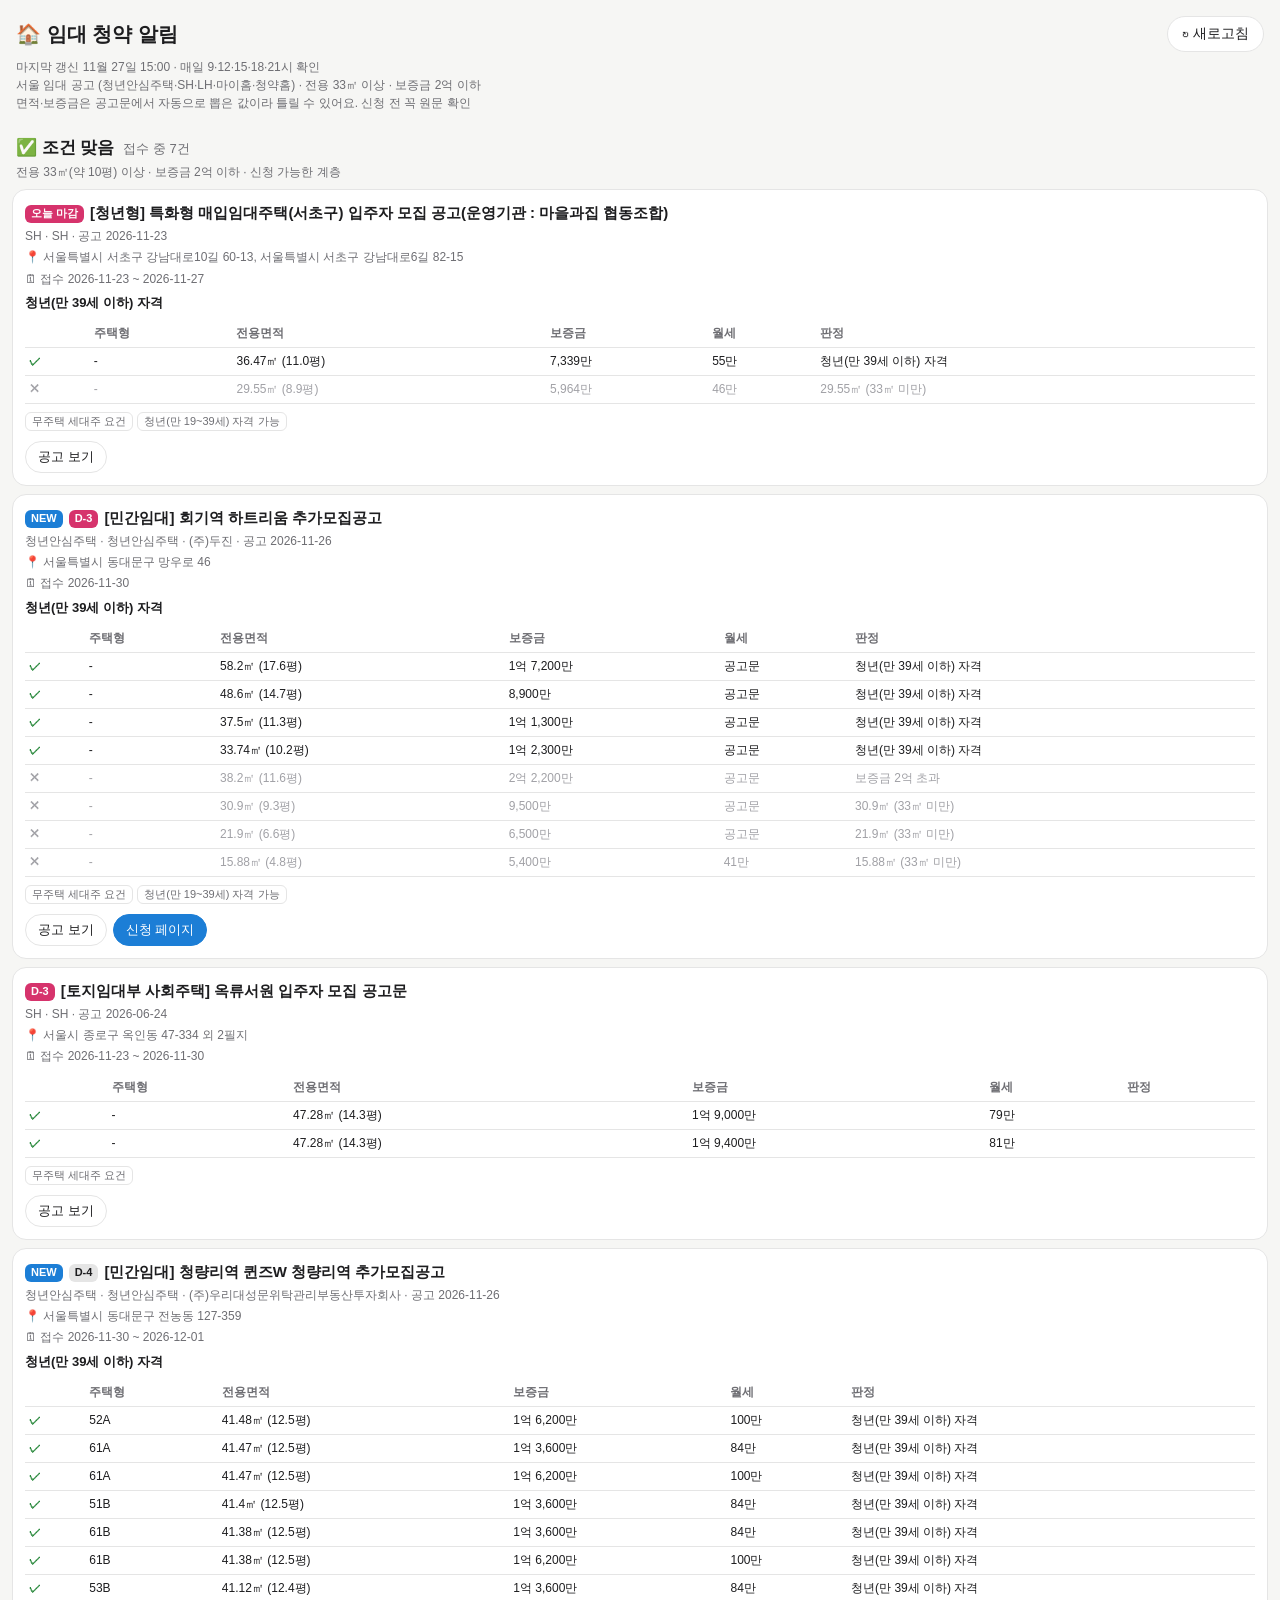
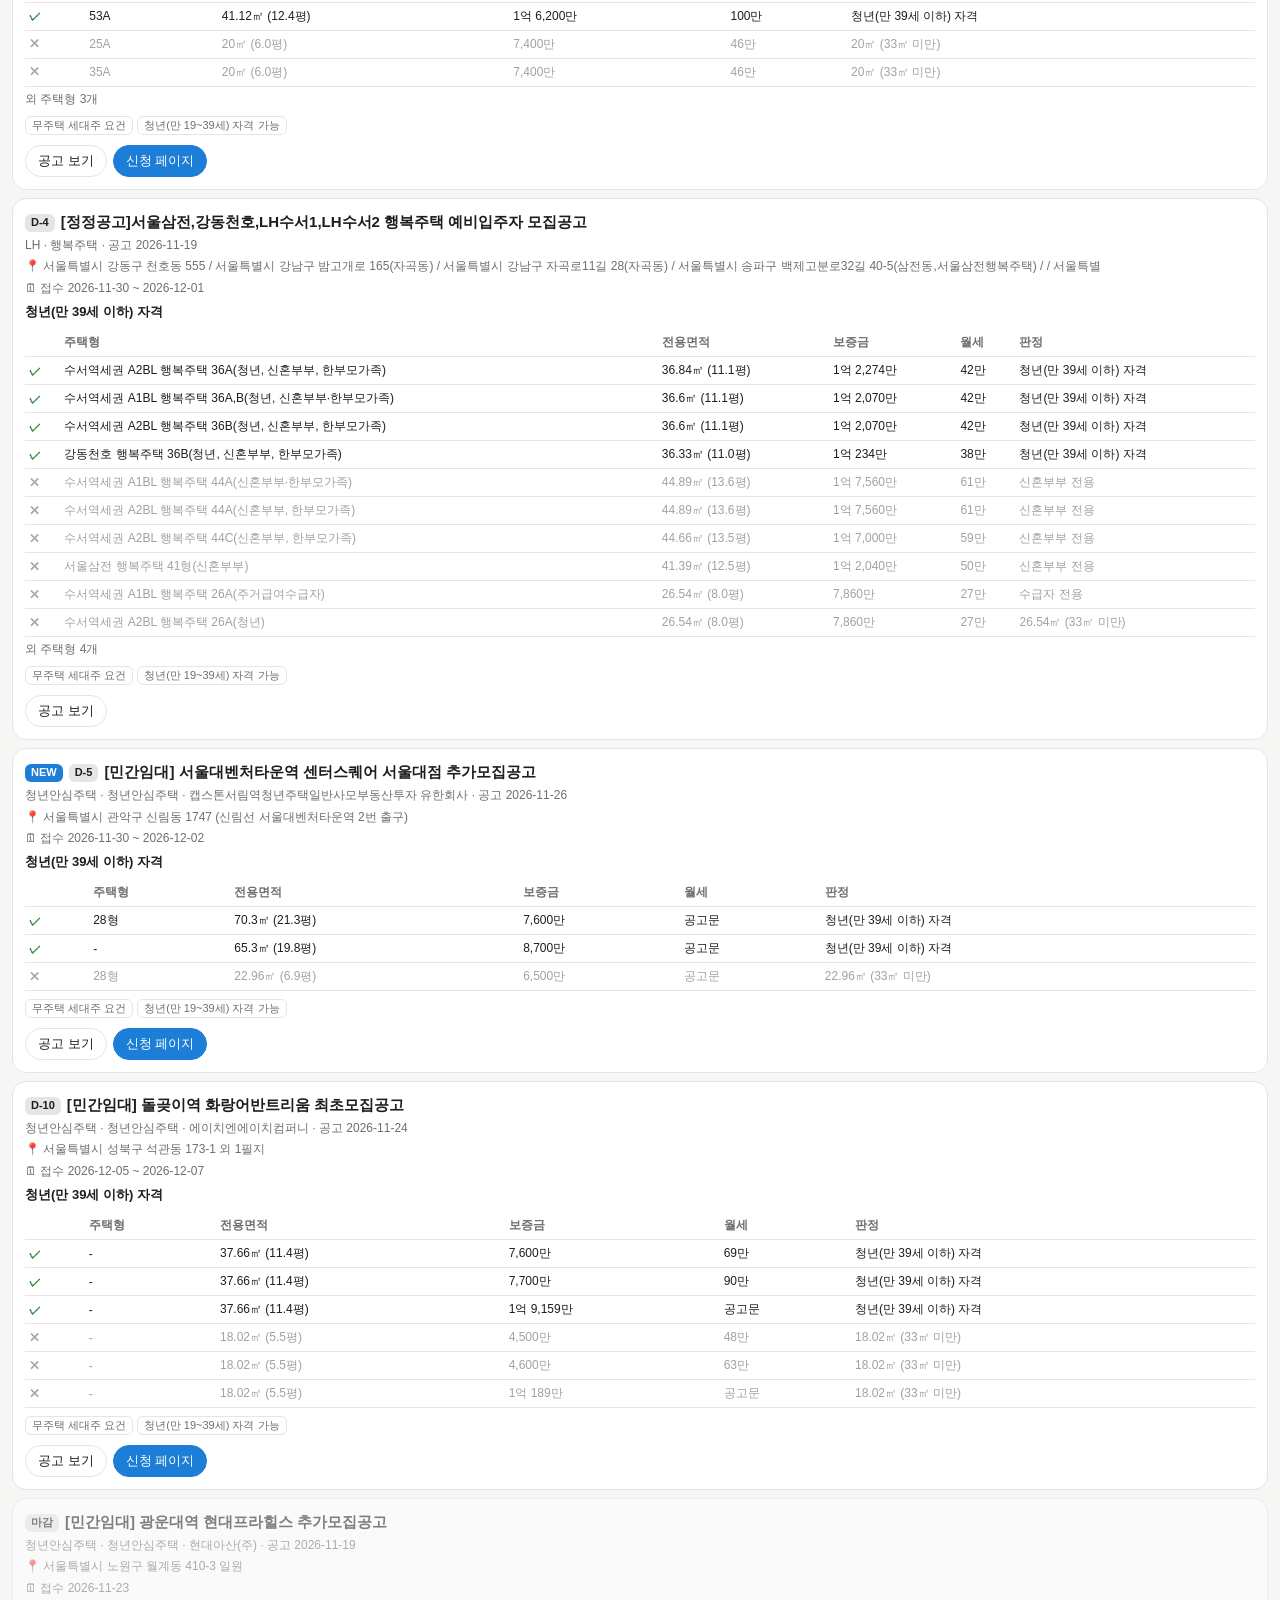
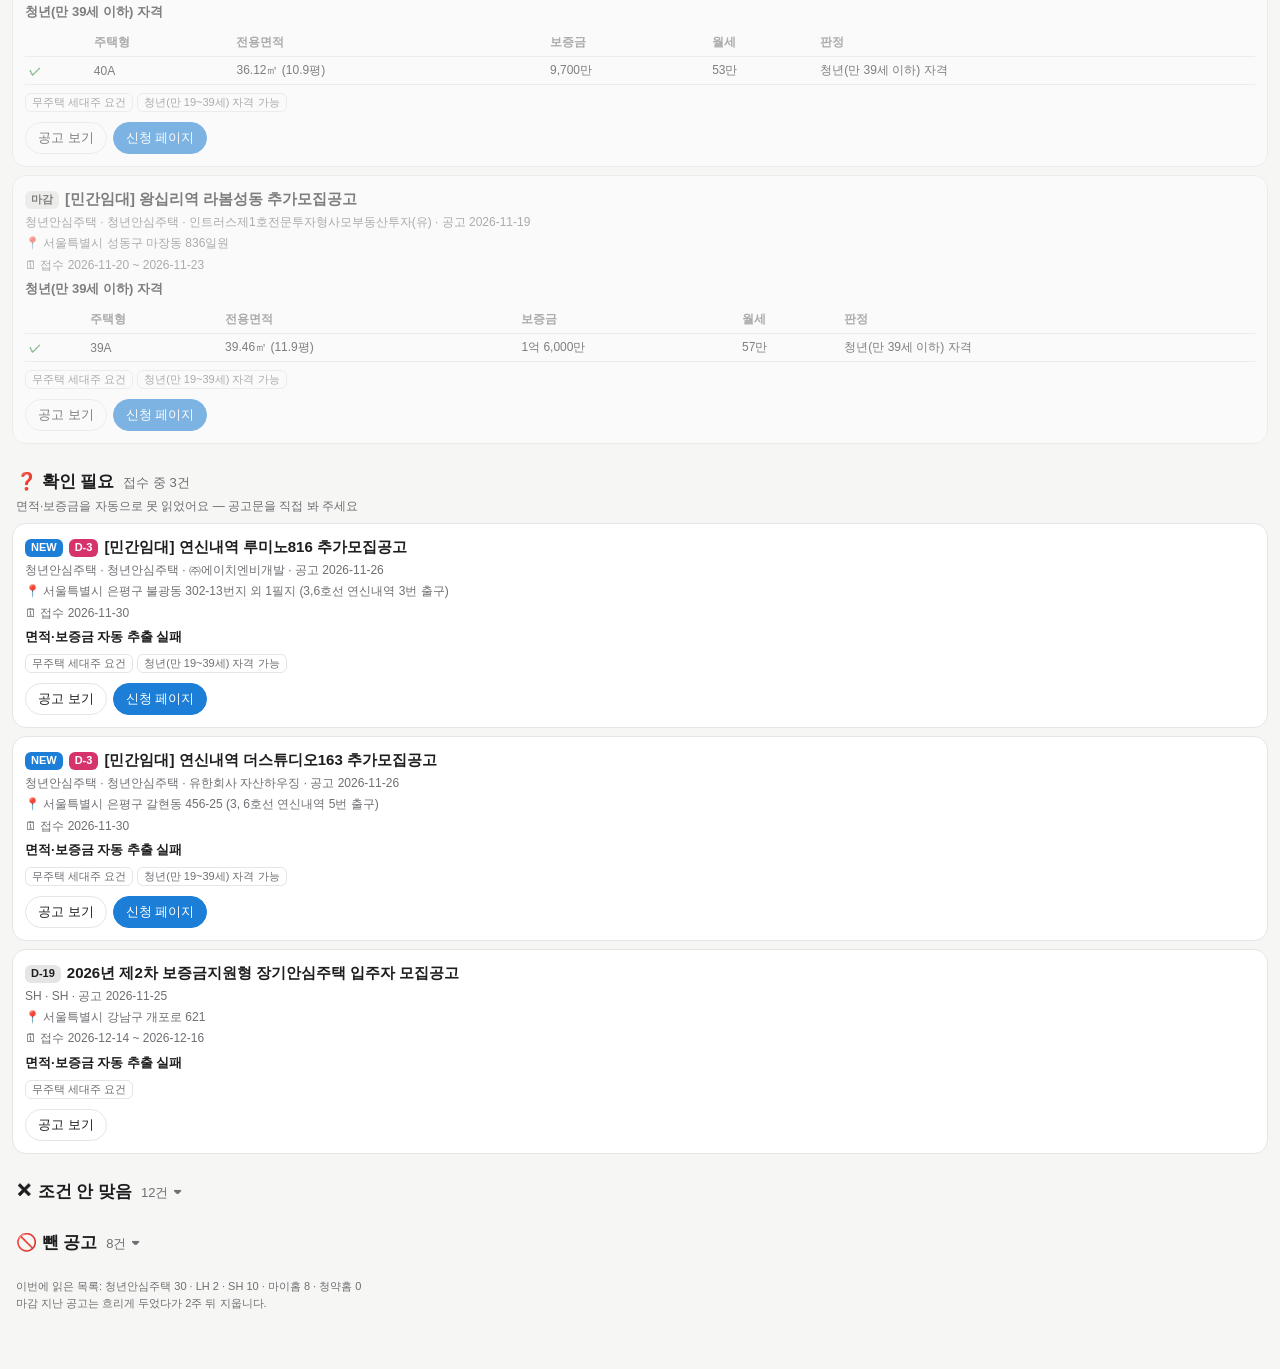
==== docs/cheongyak.html @ 5764352c "청약 목록 11-27 15:00" ====
<!doctype html>
<html lang="ko"><head><meta charset="utf-8">
<meta name="viewport" content="width=device-width,initial-scale=1,viewport-fit=cover">
<meta name="robots" content="noindex,nofollow">
<meta name="theme-color" content="#1c7ed6">
<title>임대 청약 알림</title>
<style>
:root{--bg:#f6f6f4;--card:#fff;--ink:#1d1d1f;--sub:#6e6e73;--accent:#1c7ed6;--line:#e5e5e5;--hot:#d6336c;--off:#a1a1a6;--ok:#2b8a3e;--mid:#f59f00}
@media (prefers-color-scheme:dark){:root{--bg:#111;--card:#1c1c1e;--ink:#f2f2f2;--sub:#a1a1a6;--line:#2c2c2e;--off:#6e6e73}}
body{margin:0;background:var(--bg);color:var(--ink);font-family:-apple-system,"Apple SD Gothic Neo","Malgun Gothic",sans-serif;padding:env(safe-area-inset-top) 0 40px}
header{padding:16px 16px 4px} .head{display:flex;align-items:center;justify-content:space-between;gap:8px}
h1{margin:0;font-size:20px} .upd{color:var(--sub);font-size:12px;margin-top:6px;line-height:1.5}
.reload{border:1px solid var(--line);background:var(--card);color:var(--ink);border-radius:999px;padding:8px 14px;font-size:14px;font-family:inherit;flex:none}
.sec{padding:6px 12px} h2{font-size:17px;margin:14px 4px 2px;display:inline-block} h2 span{font-size:13px;color:var(--sub);font-weight:500;margin-left:4px}
summary{cursor:pointer;list-style:none} summary::-webkit-details-marker{display:none} summary h2::after{content:" ▾";color:var(--sub)}
.sub{color:var(--sub);font-size:12px;margin:2px 4px 8px;line-height:1.5}
.list{display:flex;flex-direction:column;gap:8px}
.card{background:var(--card);border:1px solid var(--line);border-radius:14px;padding:12px;min-width:0}
.card.off{opacity:.55}
.top{font-size:15px;line-height:1.45;word-break:keep-all;overflow-wrap:anywhere} .top b{font-weight:650}
.meta{font-size:12px;color:var(--sub);margin-top:4px;line-height:1.45;word-break:keep-all;overflow-wrap:anywhere}
.why{font-size:13px;margin-top:6px;font-weight:600}
.tw{overflow-x:auto;margin-top:8px;-webkit-overflow-scrolling:touch}
table{border-collapse:collapse;font-size:12px;width:100%;min-width:420px}
th,td{border-bottom:1px solid var(--line);padding:5px 4px;text-align:left;white-space:nowrap} th{color:var(--sub);font-weight:600}
tr.ok td:first-child{color:var(--ok);font-weight:800} tr.mid td:first-child{color:var(--mid);font-weight:800} tr.no{color:var(--off)}
.tags{margin-top:8px;display:flex;flex-wrap:wrap;gap:4px}
.tag{font-size:11px;border:1px solid var(--line);border-radius:6px;padding:1px 6px;color:var(--sub)}
.note{font-size:11px;color:var(--sub);margin-top:6px}
.btns{margin-top:10px;display:flex;gap:6px;flex-wrap:wrap}
.btn{font-size:13px;border:1px solid var(--line);border-radius:999px;padding:6px 12px;color:var(--ink);text-decoration:none}
.btn.pri{background:var(--accent);border-color:var(--accent);color:#fff}
.new,.dd{display:inline-block;font-size:11px;font-weight:700;border-radius:6px;padding:1px 6px;margin-right:6px;vertical-align:1px}
.new{background:var(--accent);color:#fff} .dd{background:var(--line);color:var(--ink)} .dd.hot{background:var(--hot);color:#fff}
.empty{color:var(--sub);font-size:14px;padding:8px 4px}
.foot{color:var(--sub);font-size:11px;padding:16px;line-height:1.6}
</style></head><body>
<header><div class="head"><h1>🏠 임대 청약 알림</h1>
<button class="reload" onclick="location.replace(location.pathname+'?t='+Date.now())">↻ 새로고침</button></div>
<div class="upd">마지막 갱신 11월 27일 15:00 · 매일 9·12·15·18·21시 확인<br>서울 임대 공고 (청년안심주택·SH·LH·마이홈·청약홈) · 전용 33㎡ 이상 · 보증금 2억 이하<br>면적·보증금은 공고문에서 자동으로 뽑은 값이라 틀릴 수 있어요. 신청 전 꼭 원문 확인</div></header>
<section class="sec"><h2>✅ 조건 맞음 <span>접수 중 7건</span></h2><div class="sub">전용 33㎡(약 10평) 이상 · 보증금 2억 이하 · 신청 가능한 계층</div><div class="list">
<div class="card">
  <div class="top"><span class="dd hot">오늘 마감</span><b>[청년형] 특화형 매입임대주택(서초구) 입주자 모집 공고(운영기관 : 마을과집 협동조합)</b></div>
  <div class="meta">SH · SH · 공고 2026-11-23</div>
  <div class="meta">📍 서울특별시 서초구 강남대로10길 60-13, 서울특별시 서초구 강남대로6길 82-15</div>
  <div class="meta">🗓 접수 2026-11-23 ~ 2026-11-27</div>
  <div class="why">청년(만 39세 이하) 자격</div>
  <div class="tw"><table><thead><tr><th></th><th>주택형</th><th>전용면적</th><th>보증금</th><th>월세</th><th>판정</th></tr></thead><tbody><tr class="ok"><td>✓</td><td>-</td><td>36.47㎡ (11.0평)</td><td>7,339만</td><td>55만</td><td>청년(만 39세 이하) 자격</td></tr><tr class="no"><td>✕</td><td>-</td><td>29.55㎡ (8.9평)</td><td>5,964만</td><td>46만</td><td>29.55㎡ (33㎡ 미만)</td></tr></tbody></table></div>
  <div class="tags"><span class="tag">무주택 세대주 요건</span><span class="tag">청년(만 19~39세) 자격 가능</span></div>
  
  <div class="btns"><a class="btn" href="https://www.i-sh.co.kr/main/lay2/program/S1T294C295/www/brd/m_241/view.do?seq=313481" target="_blank" rel="noopener noreferrer">공고 보기</a></div>
</div>
<div class="card">
  <div class="top"><span class="new">NEW</span><span class="dd hot">D-3</span><b>[민간임대] 회기역 하트리움 추가모집공고</b></div>
  <div class="meta">청년안심주택 · 청년안심주택 · (주)두진 · 공고 2026-11-26</div>
  <div class="meta">📍 서울특별시 동대문구 망우로 46</div>
  <div class="meta">🗓 접수 2026-11-30</div>
  <div class="why">청년(만 39세 이하) 자격</div>
  <div class="tw"><table><thead><tr><th></th><th>주택형</th><th>전용면적</th><th>보증금</th><th>월세</th><th>판정</th></tr></thead><tbody><tr class="ok"><td>✓</td><td>-</td><td>58.2㎡ (17.6평)</td><td>1억 7,200만</td><td>공고문</td><td>청년(만 39세 이하) 자격</td></tr><tr class="ok"><td>✓</td><td>-</td><td>48.6㎡ (14.7평)</td><td>8,900만</td><td>공고문</td><td>청년(만 39세 이하) 자격</td></tr><tr class="ok"><td>✓</td><td>-</td><td>37.5㎡ (11.3평)</td><td>1억 1,300만</td><td>공고문</td><td>청년(만 39세 이하) 자격</td></tr><tr class="ok"><td>✓</td><td>-</td><td>33.74㎡ (10.2평)</td><td>1억 2,300만</td><td>공고문</td><td>청년(만 39세 이하) 자격</td></tr><tr class="no"><td>✕</td><td>-</td><td>38.2㎡ (11.6평)</td><td>2억 2,200만</td><td>공고문</td><td>보증금 2억 초과</td></tr><tr class="no"><td>✕</td><td>-</td><td>30.9㎡ (9.3평)</td><td>9,500만</td><td>공고문</td><td>30.9㎡ (33㎡ 미만)</td></tr><tr class="no"><td>✕</td><td>-</td><td>21.9㎡ (6.6평)</td><td>6,500만</td><td>공고문</td><td>21.9㎡ (33㎡ 미만)</td></tr><tr class="no"><td>✕</td><td>-</td><td>15.88㎡ (4.8평)</td><td>5,400만</td><td>41만</td><td>15.88㎡ (33㎡ 미만)</td></tr></tbody></table></div>
  <div class="tags"><span class="tag">무주택 세대주 요건</span><span class="tag">청년(만 19~39세) 자격 가능</span></div>
  
  <div class="btns"><a class="btn" href="https://soco.seoul.go.kr/youth/bbs/BMSR00015/view.do?boardId=6889&amp;menuNo=400008" target="_blank" rel="noopener noreferrer">공고 보기</a><a class="btn pri" href="https://www.doojin2030.co.kr/" target="_blank" rel="noopener noreferrer">신청 페이지</a></div>
</div>
<div class="card">
  <div class="top"><span class="dd hot">D-3</span><b>[토지임대부 사회주택] 옥류서원 입주자 모집 공고문</b></div>
  <div class="meta">SH · SH · 공고 2026-06-24</div>
  <div class="meta">📍 서울시 종로구 옥인동 47-334 외 2필지</div>
  <div class="meta">🗓 접수 2026-11-23 ~ 2026-11-30</div>
  <div class="why"></div>
  <div class="tw"><table><thead><tr><th></th><th>주택형</th><th>전용면적</th><th>보증금</th><th>월세</th><th>판정</th></tr></thead><tbody><tr class="ok"><td>✓</td><td>-</td><td>47.28㎡ (14.3평)</td><td>1억 9,000만</td><td>79만</td><td></td></tr><tr class="ok"><td>✓</td><td>-</td><td>47.28㎡ (14.3평)</td><td>1억 9,400만</td><td>81만</td><td></td></tr></tbody></table></div>
  <div class="tags"><span class="tag">무주택 세대주 요건</span></div>
  
  <div class="btns"><a class="btn" href="https://www.i-sh.co.kr/main/lay2/program/S1T294C295/www/brd/m_241/view.do?seq=313647" target="_blank" rel="noopener noreferrer">공고 보기</a></div>
</div>
<div class="card">
  <div class="top"><span class="new">NEW</span><span class="dd">D-4</span><b>[민간임대] 청량리역 퀸즈W 청량리역 추가모집공고</b></div>
  <div class="meta">청년안심주택 · 청년안심주택 · (주)우리대성문위탁관리부동산투자회사 · 공고 2026-11-26</div>
  <div class="meta">📍 서울특별시 동대문구 전농동 127-359</div>
  <div class="meta">🗓 접수 2026-11-30 ~ 2026-12-01</div>
  <div class="why">청년(만 39세 이하) 자격</div>
  <div class="tw"><table><thead><tr><th></th><th>주택형</th><th>전용면적</th><th>보증금</th><th>월세</th><th>판정</th></tr></thead><tbody><tr class="ok"><td>✓</td><td>52A</td><td>41.48㎡ (12.5평)</td><td>1억 6,200만</td><td>100만</td><td>청년(만 39세 이하) 자격</td></tr><tr class="ok"><td>✓</td><td>61A</td><td>41.47㎡ (12.5평)</td><td>1억 3,600만</td><td>84만</td><td>청년(만 39세 이하) 자격</td></tr><tr class="ok"><td>✓</td><td>61A</td><td>41.47㎡ (12.5평)</td><td>1억 6,200만</td><td>100만</td><td>청년(만 39세 이하) 자격</td></tr><tr class="ok"><td>✓</td><td>51B</td><td>41.4㎡ (12.5평)</td><td>1억 3,600만</td><td>84만</td><td>청년(만 39세 이하) 자격</td></tr><tr class="ok"><td>✓</td><td>61B</td><td>41.38㎡ (12.5평)</td><td>1억 3,600만</td><td>84만</td><td>청년(만 39세 이하) 자격</td></tr><tr class="ok"><td>✓</td><td>61B</td><td>41.38㎡ (12.5평)</td><td>1억 6,200만</td><td>100만</td><td>청년(만 39세 이하) 자격</td></tr><tr class="ok"><td>✓</td><td>53B</td><td>41.12㎡ (12.4평)</td><td>1억 3,600만</td><td>84만</td><td>청년(만 39세 이하) 자격</td></tr><tr class="ok"><td>✓</td><td>53A</td><td>41.12㎡ (12.4평)</td><td>1억 6,200만</td><td>100만</td><td>청년(만 39세 이하) 자격</td></tr><tr class="no"><td>✕</td><td>25A</td><td>20㎡ (6.0평)</td><td>7,400만</td><td>46만</td><td>20㎡ (33㎡ 미만)</td></tr><tr class="no"><td>✕</td><td>35A</td><td>20㎡ (6.0평)</td><td>7,400만</td><td>46만</td><td>20㎡ (33㎡ 미만)</td></tr></tbody></table></div><div class="meta">외 주택형 3개</div>
  <div class="tags"><span class="tag">무주택 세대주 요건</span><span class="tag">청년(만 19~39세) 자격 가능</span></div>
  
  <div class="btns"><a class="btn" href="https://soco.seoul.go.kr/youth/bbs/BMSR00015/view.do?boardId=6887&amp;menuNo=400008" target="_blank" rel="noopener noreferrer">공고 보기</a><a class="btn pri" href="https://naver.me/5zUK5ugK" target="_blank" rel="noopener noreferrer">신청 페이지</a></div>
</div>
<div class="card">
  <div class="top"><span class="dd">D-4</span><b>[정정공고]서울삼전,강동천호,LH수서1,LH수서2 행복주택 예비입주자 모집공고</b></div>
  <div class="meta">LH · 행복주택 · 공고 2026-11-19</div>
  <div class="meta">📍 서울특별시 강동구 천호동 555 / 서울특별시 강남구 밤고개로 165(자곡동) / 서울특별시 강남구 자곡로11길 28(자곡동) / 서울특별시 송파구 백제고분로32길 40-5(삼전동,서울삼전행복주택) /  / 서울특별</div>
  <div class="meta">🗓 접수 2026-11-30 ~ 2026-12-01</div>
  <div class="why">청년(만 39세 이하) 자격</div>
  <div class="tw"><table><thead><tr><th></th><th>주택형</th><th>전용면적</th><th>보증금</th><th>월세</th><th>판정</th></tr></thead><tbody><tr class="ok"><td>✓</td><td>수서역세권 A2BL 행복주택 36A(청년, 신혼부부, 한부모가족)</td><td>36.84㎡ (11.1평)</td><td>1억 2,274만</td><td>42만</td><td>청년(만 39세 이하) 자격</td></tr><tr class="ok"><td>✓</td><td>수서역세권 A1BL 행복주택 36A,B(청년, 신혼부부·한부모가족)</td><td>36.6㎡ (11.1평)</td><td>1억 2,070만</td><td>42만</td><td>청년(만 39세 이하) 자격</td></tr><tr class="ok"><td>✓</td><td>수서역세권 A2BL 행복주택 36B(청년, 신혼부부, 한부모가족)</td><td>36.6㎡ (11.1평)</td><td>1억 2,070만</td><td>42만</td><td>청년(만 39세 이하) 자격</td></tr><tr class="ok"><td>✓</td><td>강동천호 행복주택 36B(청년, 신혼부부, 한부모가족)</td><td>36.33㎡ (11.0평)</td><td>1억 234만</td><td>38만</td><td>청년(만 39세 이하) 자격</td></tr><tr class="no"><td>✕</td><td>수서역세권 A1BL 행복주택 44A(신혼부부·한부모가족)</td><td>44.89㎡ (13.6평)</td><td>1억 7,560만</td><td>61만</td><td>신혼부부 전용</td></tr><tr class="no"><td>✕</td><td>수서역세권 A2BL 행복주택 44A(신혼부부, 한부모가족)</td><td>44.89㎡ (13.6평)</td><td>1억 7,560만</td><td>61만</td><td>신혼부부 전용</td></tr><tr class="no"><td>✕</td><td>수서역세권 A2BL 행복주택 44C(신혼부부, 한부모가족)</td><td>44.66㎡ (13.5평)</td><td>1억 7,000만</td><td>59만</td><td>신혼부부 전용</td></tr><tr class="no"><td>✕</td><td>서울삼전 행복주택 41형(신혼부부)</td><td>41.39㎡ (12.5평)</td><td>1억 2,040만</td><td>50만</td><td>신혼부부 전용</td></tr><tr class="no"><td>✕</td><td>수서역세권 A1BL 행복주택 26A(주거급여수급자)</td><td>26.54㎡ (8.0평)</td><td>7,860만</td><td>27만</td><td>수급자 전용</td></tr><tr class="no"><td>✕</td><td>수서역세권 A2BL 행복주택 26A(청년)</td><td>26.54㎡ (8.0평)</td><td>7,860만</td><td>27만</td><td>26.54㎡ (33㎡ 미만)</td></tr></tbody></table></div><div class="meta">외 주택형 4개</div>
  <div class="tags"><span class="tag">무주택 세대주 요건</span><span class="tag">청년(만 19~39세) 자격 가능</span></div>
  
  <div class="btns"><a class="btn" href="https://apply.lh.or.kr/lhapply/apply/wt/wrtanc/selectWrtancInfo.do?panId=2015122300021131&amp;ccrCnntSysDsCd=03&amp;uppAisTpCd=06&amp;aisTpCd=10&amp;mi=1026" target="_blank" rel="noopener noreferrer">공고 보기</a></div>
</div>
<div class="card">
  <div class="top"><span class="new">NEW</span><span class="dd">D-5</span><b>[민간임대] 서울대벤처타운역 센터스퀘어 서울대점 추가모집공고</b></div>
  <div class="meta">청년안심주택 · 청년안심주택 · 캡스톤서림역청년주택일반사모부동산투자 유한회사 · 공고 2026-11-26</div>
  <div class="meta">📍 서울특별시 관악구 신림동 1747 (신림선 서울대벤처타운역 2번 출구)</div>
  <div class="meta">🗓 접수 2026-11-30 ~ 2026-12-02</div>
  <div class="why">청년(만 39세 이하) 자격</div>
  <div class="tw"><table><thead><tr><th></th><th>주택형</th><th>전용면적</th><th>보증금</th><th>월세</th><th>판정</th></tr></thead><tbody><tr class="ok"><td>✓</td><td>28형</td><td>70.3㎡ (21.3평)</td><td>7,600만</td><td>공고문</td><td>청년(만 39세 이하) 자격</td></tr><tr class="ok"><td>✓</td><td>-</td><td>65.3㎡ (19.8평)</td><td>8,700만</td><td>공고문</td><td>청년(만 39세 이하) 자격</td></tr><tr class="no"><td>✕</td><td>28형</td><td>22.96㎡ (6.9평)</td><td>6,500만</td><td>공고문</td><td>22.96㎡ (33㎡ 미만)</td></tr></tbody></table></div>
  <div class="tags"><span class="tag">무주택 세대주 요건</span><span class="tag">청년(만 19~39세) 자격 가능</span></div>
  
  <div class="btns"><a class="btn" href="https://soco.seoul.go.kr/youth/bbs/BMSR00015/view.do?boardId=6885&amp;menuNo=400008" target="_blank" rel="noopener noreferrer">공고 보기</a><a class="btn pri" href="https://naver.me/5jXcjsgG" target="_blank" rel="noopener noreferrer">신청 페이지</a></div>
</div>
<div class="card">
  <div class="top"><span class="dd">D-10</span><b>[민간임대] 돌곶이역 화랑어반트리움 최초모집공고</b></div>
  <div class="meta">청년안심주택 · 청년안심주택 · 에이치엔에이치컴퍼니 · 공고 2026-11-24</div>
  <div class="meta">📍 서울특별시 성북구 석관동 173-1 외 1필지</div>
  <div class="meta">🗓 접수 2026-12-05 ~ 2026-12-07</div>
  <div class="why">청년(만 39세 이하) 자격</div>
  <div class="tw"><table><thead><tr><th></th><th>주택형</th><th>전용면적</th><th>보증금</th><th>월세</th><th>판정</th></tr></thead><tbody><tr class="ok"><td>✓</td><td>-</td><td>37.66㎡ (11.4평)</td><td>7,600만</td><td>69만</td><td>청년(만 39세 이하) 자격</td></tr><tr class="ok"><td>✓</td><td>-</td><td>37.66㎡ (11.4평)</td><td>7,700만</td><td>90만</td><td>청년(만 39세 이하) 자격</td></tr><tr class="ok"><td>✓</td><td>-</td><td>37.66㎡ (11.4평)</td><td>1억 9,159만</td><td>공고문</td><td>청년(만 39세 이하) 자격</td></tr><tr class="no"><td>✕</td><td>-</td><td>18.02㎡ (5.5평)</td><td>4,500만</td><td>48만</td><td>18.02㎡ (33㎡ 미만)</td></tr><tr class="no"><td>✕</td><td>-</td><td>18.02㎡ (5.5평)</td><td>4,600만</td><td>63만</td><td>18.02㎡ (33㎡ 미만)</td></tr><tr class="no"><td>✕</td><td>-</td><td>18.02㎡ (5.5평)</td><td>1억 189만</td><td>공고문</td><td>18.02㎡ (33㎡ 미만)</td></tr></tbody></table></div>
  <div class="tags"><span class="tag">무주택 세대주 요건</span><span class="tag">청년(만 19~39세) 자격 가능</span></div>
  
  <div class="btns"><a class="btn" href="https://soco.seoul.go.kr/youth/bbs/BMSR00015/view.do?boardId=6833&amp;menuNo=400008" target="_blank" rel="noopener noreferrer">공고 보기</a><a class="btn pri" href="https://hut2026.com" target="_blank" rel="noopener noreferrer">신청 페이지</a></div>
</div>
<div class="card off">
  <div class="top"><span class="dd">마감</span><b>[민간임대] 광운대역 현대프라힐스 추가모집공고</b></div>
  <div class="meta">청년안심주택 · 청년안심주택 · 현대아산(주) · 공고 2026-11-19</div>
  <div class="meta">📍 서울특별시 노원구 월계동 410-3 일원</div>
  <div class="meta">🗓 접수 2026-11-23</div>
  <div class="why">청년(만 39세 이하) 자격</div>
  <div class="tw"><table><thead><tr><th></th><th>주택형</th><th>전용면적</th><th>보증금</th><th>월세</th><th>판정</th></tr></thead><tbody><tr class="ok"><td>✓</td><td>40A</td><td>36.12㎡ (10.9평)</td><td>9,700만</td><td>53만</td><td>청년(만 39세 이하) 자격</td></tr></tbody></table></div>
  <div class="tags"><span class="tag">무주택 세대주 요건</span><span class="tag">청년(만 19~39세) 자격 가능</span></div>
  
  <div class="btns"><a class="btn" href="https://soco.seoul.go.kr/youth/bbs/BMSR00015/view.do?boardId=6806&amp;menuNo=400008" target="_blank" rel="noopener noreferrer">공고 보기</a><a class="btn pri" href="https://kws-hdprahills.co.kr" target="_blank" rel="noopener noreferrer">신청 페이지</a></div>
</div>
<div class="card off">
  <div class="top"><span class="dd">마감</span><b>[민간임대] 왕십리역 라봄성동 추가모집공고</b></div>
  <div class="meta">청년안심주택 · 청년안심주택 · 인트러스제1호전문투자형사모부동산투자(유) · 공고 2026-11-19</div>
  <div class="meta">📍 서울특별시 성동구 마장동 836일원</div>
  <div class="meta">🗓 접수 2026-11-20 ~ 2026-11-23</div>
  <div class="why">청년(만 39세 이하) 자격</div>
  <div class="tw"><table><thead><tr><th></th><th>주택형</th><th>전용면적</th><th>보증금</th><th>월세</th><th>판정</th></tr></thead><tbody><tr class="ok"><td>✓</td><td>39A</td><td>39.46㎡ (11.9평)</td><td>1억 6,000만</td><td>57만</td><td>청년(만 39세 이하) 자격</td></tr></tbody></table></div>
  <div class="tags"><span class="tag">무주택 세대주 요건</span><span class="tag">청년(만 19~39세) 자격 가능</span></div>
  
  <div class="btns"><a class="btn" href="https://soco.seoul.go.kr/youth/bbs/BMSR00015/view.do?boardId=6797&amp;menuNo=400008" target="_blank" rel="noopener noreferrer">공고 보기</a><a class="btn pri" href="https://naver.me/xfblPGvv" target="_blank" rel="noopener noreferrer">신청 페이지</a></div>
</div></div></section><section class="sec"><h2>❓ 확인 필요 <span>접수 중 3건</span></h2><div class="sub">면적·보증금을 자동으로 못 읽었어요 — 공고문을 직접 봐 주세요</div><div class="list">
<div class="card">
  <div class="top"><span class="new">NEW</span><span class="dd hot">D-3</span><b>[민간임대] 연신내역 루미노816 추가모집공고</b></div>
  <div class="meta">청년안심주택 · 청년안심주택 · ㈜에이치엔비개발 · 공고 2026-11-26</div>
  <div class="meta">📍 서울특별시 은평구 불광동 302-13번지 외 1필지 (3,6호선 연신내역 3번 출구)</div>
  <div class="meta">🗓 접수 2026-11-30</div>
  <div class="why">면적·보증금 자동 추출 실패</div>
  
  <div class="tags"><span class="tag">무주택 세대주 요건</span><span class="tag">청년(만 19~39세) 자격 가능</span></div>
  
  <div class="btns"><a class="btn" href="https://soco.seoul.go.kr/youth/bbs/BMSR00015/view.do?boardId=6884&amp;menuNo=400008" target="_blank" rel="noopener noreferrer">공고 보기</a><a class="btn pri" href="https://naver.me/xTy97lYH" target="_blank" rel="noopener noreferrer">신청 페이지</a></div>
</div>
<div class="card">
  <div class="top"><span class="new">NEW</span><span class="dd hot">D-3</span><b>[민간임대] 연신내역 더스튜디오163 추가모집공고</b></div>
  <div class="meta">청년안심주택 · 청년안심주택 · 유한회사 자산하우징 · 공고 2026-11-26</div>
  <div class="meta">📍 서울특별시 은평구 갈현동 456-25 (3, 6호선 연신내역 5번 출구)</div>
  <div class="meta">🗓 접수 2026-11-30</div>
  <div class="why">면적·보증금 자동 추출 실패</div>
  
  <div class="tags"><span class="tag">무주택 세대주 요건</span><span class="tag">청년(만 19~39세) 자격 가능</span></div>
  
  <div class="btns"><a class="btn" href="https://soco.seoul.go.kr/youth/bbs/BMSR00015/view.do?boardId=6882&amp;menuNo=400008" target="_blank" rel="noopener noreferrer">공고 보기</a><a class="btn pri" href="https://naver.me/5MVIwgG7" target="_blank" rel="noopener noreferrer">신청 페이지</a></div>
</div>
<div class="card">
  <div class="top"><span class="dd">D-19</span><b>2026년 제2차 보증금지원형 장기안심주택 입주자 모집공고</b></div>
  <div class="meta">SH · SH · 공고 2026-11-25</div>
  <div class="meta">📍 서울특별시 강남구 개포로 621</div>
  <div class="meta">🗓 접수 2026-12-14 ~ 2026-12-16</div>
  <div class="why">면적·보증금 자동 추출 실패</div>
  
  <div class="tags"><span class="tag">무주택 세대주 요건</span></div>
  
  <div class="btns"><a class="btn" href="https://www.i-sh.co.kr/main/lay2/program/S1T294C295/www/brd/m_241/view.do?seq=313843" target="_blank" rel="noopener noreferrer">공고 보기</a></div>
</div></div></section><details class="sec"><summary><h2>✕ 조건 안 맞음 <span>12건</span></h2></summary><div class="sub">33㎡ 미만·보증금 2억 초과·청년 나이 초과 등</div><div class="list">
<div class="card">
  <div class="top"><span class="new">NEW</span><span class="dd hot">D-3</span><b>[민간임대] 신대방삼거리역 골드타워 추가모집공고</b></div>
  <div class="meta">청년안심주택 · 청년안심주택 · 금성종합건설 주식회사 · 공고 2026-11-26</div>
  <div class="meta">📍 서울특별시 동작구 신대방동 351-5번지</div>
  <div class="meta">🗓 접수 2026-11-30</div>
  <div class="why">19.42㎡ (33㎡ 미만)</div>
  <div class="tw"><table><thead><tr><th></th><th>주택형</th><th>전용면적</th><th>보증금</th><th>월세</th><th>판정</th></tr></thead><tbody><tr class="no"><td>✕</td><td>19형</td><td>19.42㎡ (5.9평)</td><td>7,800만</td><td>27만</td><td>19.42㎡ (33㎡ 미만)</td></tr><tr class="no"><td>✕</td><td>19형</td><td>19.42㎡ (5.9평)</td><td>5,700만</td><td>36만</td><td>19.42㎡ (33㎡ 미만)</td></tr></tbody></table></div>
  <div class="tags"><span class="tag">무주택 세대주 요건</span><span class="tag">청년(만 19~39세) 자격 가능</span></div>
  
  <div class="btns"><a class="btn" href="https://soco.seoul.go.kr/youth/bbs/BMSR00015/view.do?boardId=6881&amp;menuNo=400008" target="_blank" rel="noopener noreferrer">공고 보기</a><a class="btn pri" href="https://naver.me/5dho7B29" target="_blank" rel="noopener noreferrer">신청 페이지</a></div>
</div>
<div class="card">
  <div class="top"><span class="dd">D-7</span><b>2026년 마포구 신혼부부,청년(수요자맞춤형)주택 잔여세대 입주자 모집 공고</b></div>
  <div class="meta">SH · SH · 공고 2026-11-18</div>
  <div class="meta">📍 마포구 성미산로28길 29(연남동) [연남동 255-8]</div>
  <div class="meta">🗓 접수 2026-11-25 ~ 2026-12-04</div>
  <div class="why">청년 물량 아님 · 28.69㎡ (33㎡ 미만)</div>
  <div class="tw"><table><thead><tr><th></th><th>주택형</th><th>전용면적</th><th>보증금</th><th>월세</th><th>판정</th></tr></thead><tbody><tr class="no"><td>✕</td><td>-</td><td>52.91㎡ (16.0평)</td><td>4,899만</td><td>50만</td><td>청년 물량 아님</td></tr><tr class="no"><td>✕</td><td>-</td><td>52.19㎡ (15.8평)</td><td>4,879만</td><td>50만</td><td>청년 물량 아님</td></tr><tr class="no"><td>✕</td><td>-</td><td>50.06㎡ (15.1평)</td><td>4,683만</td><td>48만</td><td>청년 물량 아님</td></tr><tr class="no"><td>✕</td><td>-</td><td>46.01㎡ (13.9평)</td><td>4,300만</td><td>44만</td><td>청년 물량 아님</td></tr><tr class="no"><td>✕</td><td>-</td><td>36.42㎡ (11.0평)</td><td>3,603만</td><td>37만</td><td>청년 물량 아님</td></tr><tr class="no"><td>✕</td><td>-</td><td>29.94㎡ (9.1평)</td><td>3,023만</td><td>31만</td><td>29.94㎡ (33㎡ 미만)</td></tr><tr class="no"><td>✕</td><td>-</td><td>28.69㎡ (8.7평)</td><td>2,964만</td><td>30만</td><td>28.69㎡ (33㎡ 미만)</td></tr></tbody></table></div>
  <div class="tags"><span class="tag">무주택 세대주 요건</span><span class="tag">청년(만 19~39세) 자격 가능</span></div>
  
  <div class="btns"><a class="btn" href="https://www.i-sh.co.kr/main/lay2/program/S1T294C295/www/brd/m_241/view.do?seq=313424" target="_blank" rel="noopener noreferrer">공고 보기</a></div>
</div>
<div class="card">
  <div class="top"><span class="new">NEW</span><span class="dd">D-13</span><b>[민간임대] 서울역 어반허브 서울스테이션 추가모집공고</b></div>
  <div class="meta">청년안심주택 · 청년안심주택 · (주)에버그린플라자 · 공고 2026-11-26</div>
  <div class="meta">📍 서울특별시 용산구 서계동 100-1번지 (1,4호선 서울역 15번 출구)</div>
  <div class="meta">🗓 접수 2026-12-08 ~ 2026-12-10</div>
  <div class="why">20.87㎡ (33㎡ 미만)</div>
  <div class="tw"><table><thead><tr><th></th><th>주택형</th><th>전용면적</th><th>보증금</th><th>월세</th><th>판정</th></tr></thead><tbody><tr class="no"><td>✕</td><td>26A</td><td>20.87㎡ (6.3평)</td><td>8,640만</td><td>59만</td><td>20.87㎡ (33㎡ 미만)</td></tr></tbody></table></div>
  <div class="tags"><span class="tag">무주택 세대주 요건</span><span class="tag">청년(만 19~39세) 자격 가능</span></div>
  
  <div class="btns"><a class="btn" href="https://soco.seoul.go.kr/youth/bbs/BMSR00015/view.do?boardId=6886&amp;menuNo=400008" target="_blank" rel="noopener noreferrer">공고 보기</a><a class="btn pri" href="https://www.urbanhub25.com/" target="_blank" rel="noopener noreferrer">신청 페이지</a></div>
</div>
<div class="card off">
  <div class="top"><span class="dd">마감</span><b>[민간임대] 동묘앞역 청계로벤하임 추가모집공고</b></div>
  <div class="meta">청년안심주택 · 청년안심주택 · 이승은 외 3인 · 공고 2026-11-19</div>
  <div class="meta">📍 서울특별시 종로구 숭인동 240-1 외</div>
  <div class="meta">🗓 접수 2026-11-23</div>
  <div class="why">30㎡ (33㎡ 미만)</div>
  <div class="tw"><table><thead><tr><th></th><th>주택형</th><th>전용면적</th><th>보증금</th><th>월세</th><th>판정</th></tr></thead><tbody><tr class="no"><td>✕</td><td>-</td><td>30㎡ (9.1평)</td><td>1억 8,870만</td><td>25만</td><td>30㎡ (33㎡ 미만)</td></tr></tbody></table></div>
  <div class="tags"><span class="tag">무주택 세대주 요건</span><span class="tag">청년(만 19~39세) 자격 가능</span></div>
  
  <div class="btns"><a class="btn" href="https://soco.seoul.go.kr/youth/bbs/BMSR00015/view.do?boardId=6805&amp;menuNo=400008" target="_blank" rel="noopener noreferrer">공고 보기</a><a class="btn pri" href="https://naver.me/FG3to9pz" target="_blank" rel="noopener noreferrer">신청 페이지</a></div>
</div>
<div class="card off">
  <div class="top"><span class="dd">마감</span><b>[민간임대] 상봉역 제이스타상봉 추가모집공고</b></div>
  <div class="meta">청년안심주택 · 청년안심주택 · (주)대원교역상사 · 공고 2026-11-19</div>
  <div class="meta">📍 서울특별시 중랑구 상봉동 109-34번지</div>
  <div class="meta">🗓 접수 2026-11-23</div>
  <div class="why">17.75㎡ (33㎡ 미만) · 31.65㎡ (33㎡ 미만)</div>
  <div class="tw"><table><thead><tr><th></th><th>주택형</th><th>전용면적</th><th>보증금</th><th>월세</th><th>판정</th></tr></thead><tbody><tr class="no"><td>✕</td><td>-</td><td>31.65㎡ (9.6평)</td><td>7,600만</td><td>공고문</td><td>31.65㎡ (33㎡ 미만)</td></tr><tr class="no"><td>✕</td><td>-</td><td>17.75㎡ (5.4평)</td><td>5,300만</td><td>공고문</td><td>17.75㎡ (33㎡ 미만)</td></tr></tbody></table></div>
  <div class="tags"><span class="tag">무주택 세대주 요건</span><span class="tag">청년(만 19~39세) 자격 가능</span></div>
  
  <div class="btns"><a class="btn" href="https://soco.seoul.go.kr/youth/bbs/BMSR00015/view.do?boardId=6804&amp;menuNo=400008" target="_blank" rel="noopener noreferrer">공고 보기</a><a class="btn pri" href="https://naver.me/5WUROTTd" target="_blank" rel="noopener noreferrer">신청 페이지</a></div>
</div>
<div class="card off">
  <div class="top"><span class="dd">마감</span><b>[민간임대] 구로디지털단지역 유벤투스 240 추가모집공고</b></div>
  <div class="meta">청년안심주택 · 청년안심주택 · 우리자산신탁 주식회사 · 공고 2026-11-19</div>
  <div class="meta">📍 서울특별시 관악구 신림동 1644-3</div>
  <div class="meta">🗓 접수 2026-11-23</div>
  <div class="why">31.7㎡ (33㎡ 미만)</div>
  <div class="tw"><table><thead><tr><th></th><th>주택형</th><th>전용면적</th><th>보증금</th><th>월세</th><th>판정</th></tr></thead><tbody><tr class="no"><td>✕</td><td>-</td><td>31.7㎡ (9.6평)</td><td>1억 1,200만</td><td>81만</td><td>31.7㎡ (33㎡ 미만)</td></tr></tbody></table></div>
  <div class="tags"><span class="tag">무주택 세대주 요건</span><span class="tag">청년(만 19~39세) 자격 가능</span></div>
  
  <div class="btns"><a class="btn" href="https://soco.seoul.go.kr/youth/bbs/BMSR00015/view.do?boardId=6802&amp;menuNo=400008" target="_blank" rel="noopener noreferrer">공고 보기</a><a class="btn pri" href="https://naver.me/xB79Y36D" target="_blank" rel="noopener noreferrer">신청 페이지</a></div>
</div>
<div class="card off">
  <div class="top"><span class="dd">마감</span><b>[민간임대] 서초역 서초꽃마을 주얼리 추가모집공고</b></div>
  <div class="meta">청년안심주택 · 청년안심주택 · 서초꽃마을 주얼리 황인 외 3명 · 공고 2026-11-19</div>
  <div class="meta">📍 서울특별시 서초구 반포대로 27길 13</div>
  <div class="meta">🗓 접수 2026-11-23</div>
  <div class="why">16.63㎡ (33㎡ 미만)</div>
  <div class="tw"><table><thead><tr><th></th><th>주택형</th><th>전용면적</th><th>보증금</th><th>월세</th><th>판정</th></tr></thead><tbody><tr class="no"><td>✕</td><td>-</td><td>16.63㎡ (5.0평)</td><td>6,700만</td><td>52만</td><td>16.63㎡ (33㎡ 미만)</td></tr></tbody></table></div>
  <div class="tags"><span class="tag">무주택 세대주 요건</span><span class="tag">청년(만 19~39세) 자격 가능</span></div>
  
  <div class="btns"><a class="btn" href="https://soco.seoul.go.kr/youth/bbs/BMSR00015/view.do?boardId=6800&amp;menuNo=400008" target="_blank" rel="noopener noreferrer">공고 보기</a><a class="btn pri" href="https://seocho1502.qshop.ai/" target="_blank" rel="noopener noreferrer">신청 페이지</a></div>
</div>
<div class="card off">
  <div class="top"><span class="dd">마감</span><b>[민간임대] 강변역 비바힐스강변 추가모집공고</b></div>
  <div class="meta">청년안심주택 · 청년안심주택 · 정지량 외 6명 · 공고 2026-11-19</div>
  <div class="meta">📍 서울특별시 광진구 구의동 593-11</div>
  <div class="meta">🗓 접수 2026-11-23</div>
  <div class="why">15.87㎡ (33㎡ 미만)</div>
  <div class="tw"><table><thead><tr><th></th><th>주택형</th><th>전용면적</th><th>보증금</th><th>월세</th><th>판정</th></tr></thead><tbody><tr class="no"><td>✕</td><td>-</td><td>15.87㎡ (4.8평)</td><td>5,500만</td><td>46만</td><td>15.87㎡ (33㎡ 미만)</td></tr></tbody></table></div>
  <div class="tags"><span class="tag">무주택 세대주 요건</span><span class="tag">청년(만 19~39세) 자격 가능</span></div>
  
  <div class="btns"><a class="btn" href="https://soco.seoul.go.kr/youth/bbs/BMSR00015/view.do?boardId=6799&amp;menuNo=400008" target="_blank" rel="noopener noreferrer">공고 보기</a><a class="btn pri" href="https://naver.me/xaT4bxop" target="_blank" rel="noopener noreferrer">신청 페이지</a></div>
</div>
<div class="card off">
  <div class="top"><span class="dd">마감</span><b>[민간임대] 개봉역 세이지움 개봉 추가모집공고</b></div>
  <div class="meta">청년안심주택 · 청년안심주택 · 개봉아이알디피에프브이(주) · 공고 2026-11-19</div>
  <div class="meta">📍 서울특별시 구로구 개봉동 503</div>
  <div class="meta">🗓 접수 2026-11-23 ~ 2026-11-24</div>
  <div class="why">18.88㎡ (33㎡ 미만) · 18.55㎡ (33㎡ 미만)</div>
  <div class="tw"><table><thead><tr><th></th><th>주택형</th><th>전용면적</th><th>보증금</th><th>월세</th><th>판정</th></tr></thead><tbody><tr class="no"><td>✕</td><td>18A</td><td>18.88㎡ (5.7평)</td><td>8,400만</td><td>33만</td><td>18.88㎡ (33㎡ 미만)</td></tr><tr class="no"><td>✕</td><td>18B</td><td>18.55㎡ (5.6평)</td><td>8,400만</td><td>23만</td><td>18.55㎡ (33㎡ 미만)</td></tr></tbody></table></div>
  <div class="tags"><span class="tag">무주택 세대주 요건</span><span class="tag">청년(만 19~39세) 자격 가능</span></div>
  
  <div class="btns"><a class="btn" href="https://soco.seoul.go.kr/youth/bbs/BMSR00015/view.do?boardId=6801&amp;menuNo=400008" target="_blank" rel="noopener noreferrer">공고 보기</a><a class="btn pri" href="https://naver.me/Ix0OmoxI" target="_blank" rel="noopener noreferrer">신청 페이지</a></div>
</div>
<div class="card off">
  <div class="top"><span class="dd">마감</span><b>[민간임대] 장한평역 유니트125(UNIT125) 추가모집공고</b></div>
  <div class="meta">청년안심주택 · 청년안심주택 · 김수미 · 공고 2026-11-19</div>
  <div class="meta">📍 서울특별시 동대문구 장안동 418-1번지</div>
  <div class="meta">🗓 접수 2026-11-23 ~ 2026-11-24</div>
  <div class="why">18.03㎡ (33㎡ 미만)</div>
  <div class="tw"><table><thead><tr><th></th><th>주택형</th><th>전용면적</th><th>보증금</th><th>월세</th><th>판정</th></tr></thead><tbody><tr class="no"><td>✕</td><td>18A1</td><td>18.03㎡ (5.5평)</td><td>1억 1,600만</td><td>공고문</td><td>18.03㎡ (33㎡ 미만)</td></tr><tr class="no"><td>✕</td><td>18A1</td><td>18.03㎡ (5.5평)</td><td>5,570만</td><td>56만</td><td>18.03㎡ (33㎡ 미만)</td></tr></tbody></table></div>
  <div class="tags"><span class="tag">무주택 세대주 요건</span><span class="tag">청년(만 19~39세) 자격 가능</span></div>
  
  <div class="btns"><a class="btn" href="https://soco.seoul.go.kr/youth/bbs/BMSR00015/view.do?boardId=6796&amp;menuNo=400008" target="_blank" rel="noopener noreferrer">공고 보기</a><a class="btn pri" href="https://unit125.shineui.kr/" target="_blank" rel="noopener noreferrer">신청 페이지</a></div>
</div>
<div class="card off">
  <div class="top"><span class="dd">마감</span><b>[민간임대] 쌍문역 인히어쌍문 추가모집공고</b></div>
  <div class="meta">청년안심주택 · 청년안심주택 · 주식회사 케이티앤지 · 공고 2026-11-19</div>
  <div class="meta">📍 서울특별시 도봉구 쌍문동 103-6</div>
  <div class="meta">🗓 접수 2026-11-25</div>
  <div class="why">17.94㎡ (33㎡ 미만) · 25.65㎡ (33㎡ 미만)</div>
  <div class="tw"><table><thead><tr><th></th><th>주택형</th><th>전용면적</th><th>보증금</th><th>월세</th><th>판정</th></tr></thead><tbody><tr class="no"><td>✕</td><td>-</td><td>25.65㎡ (7.8평)</td><td>4,160만</td><td>33만</td><td>25.65㎡ (33㎡ 미만)</td></tr><tr class="no"><td>✕</td><td>-</td><td>22.55㎡ (6.8평)</td><td>4,704만</td><td>38만</td><td>22.55㎡ (33㎡ 미만)</td></tr><tr class="no"><td>✕</td><td>-</td><td>20.06㎡ (6.1평)</td><td>2,880만</td><td>36만</td><td>20.06㎡ (33㎡ 미만)</td></tr><tr class="no"><td>✕</td><td>-</td><td>19.17㎡ (5.8평)</td><td>4,704만</td><td>37만</td><td>19.17㎡ (33㎡ 미만)</td></tr><tr class="no"><td>✕</td><td>-</td><td>17.94㎡ (5.4평)</td><td>3,520만</td><td>27만</td><td>17.94㎡ (33㎡ 미만)</td></tr></tbody></table></div>
  <div class="tags"><span class="tag">무주택 세대주 요건</span><span class="tag">청년(만 19~39세) 자격 가능</span></div>
  
  <div class="btns"><a class="btn" href="https://soco.seoul.go.kr/youth/bbs/BMSR00015/view.do?boardId=6803&amp;menuNo=400008" target="_blank" rel="noopener noreferrer">공고 보기</a><a class="btn pri" href="https://naver.me/GIIBJJa4" target="_blank" rel="noopener noreferrer">신청 페이지</a></div>
</div>
<div class="card off">
  <div class="top"><span class="dd">마감</span><b>[민간임대] 미아사거리역 미아 헤리츠타워 추가모집공고</b></div>
  <div class="meta">청년안심주택 · 청년안심주택 · ㈜하월곡동대한제43호위탁관리부동산투자회사 · 공고 2026-11-19</div>
  <div class="meta">📍 서울특별시 성북구 월계로 38</div>
  <div class="meta">🗓 접수 2026-11-23 ~ 2026-11-25</div>
  <div class="why">보증금 2억 초과</div>
  <div class="tw"><table><thead><tr><th></th><th>주택형</th><th>전용면적</th><th>보증금</th><th>월세</th><th>판정</th></tr></thead><tbody><tr class="no"><td>✕</td><td>59TYP</td><td>59.88㎡ (18.1평)</td><td>2억 9,400만</td><td>117만</td><td>보증금 2억 초과</td></tr><tr class="no"><td>✕</td><td>36TYP</td><td>36.93㎡ (11.2평)</td><td>2억 400만</td><td>81만</td><td>보증금 2억 초과</td></tr></tbody></table></div>
  <div class="tags"><span class="tag">무주택 세대주 요건</span><span class="tag">청년(만 19~39세) 자격 가능</span></div>
  
  <div class="btns"><a class="btn" href="https://soco.seoul.go.kr/youth/bbs/BMSR00015/view.do?boardId=6798&amp;menuNo=400008" target="_blank" rel="noopener noreferrer">공고 보기</a><a class="btn pri" href="https://naver.me/GprRXGkx" target="_blank" rel="noopener noreferrer">신청 페이지</a></div>
</div></div></details><details class="sec"><summary><h2>🚫 뺀 공고 <span>8건</span></h2></summary><div class="sub">신혼부부·고령자·수급자·한부모 전용, 분양 등</div><div class="list">
<div class="card">
  <div class="top"><span class="dd">D-7</span><b>2026년 서울특별시 영구임대주택 예비입주자 모집</b></div>
  <div class="meta">LH · 영구임대 · 공고 2026-11-19</div>
  
  <div class="meta">🗓 접수  ~ 2026-12-04</div>
  <div class="why">영구임대(수급자 등)</div>
  
  <div class="tags"><span class="tag">무주택 세대주 요건</span></div>
  
  <div class="btns"><a class="btn" href="https://apply.lh.or.kr/lhapply/apply/wt/wrtanc/selectWrtancInfo.do?panId=2015122300021109&amp;ccrCnntSysDsCd=03&amp;uppAisTpCd=06&amp;aisTpCd=09&amp;mi=1026" target="_blank" rel="noopener noreferrer">공고 보기</a></div>
</div>
<div class="card">
  <div class="top"><b>2026년 하반기 금천구 홀몸어르신(수요자맞춤형)주택 잔여세대 입주자 모집 공고</b></div>
  <div class="meta">SH · SH · 공고 2026-11-19</div>
  
  
  <div class="why">고령자 전용</div>
  
  <div class="tags"><span class="tag">무주택 세대주 요건</span></div>
  
  <div class="btns"><a class="btn" href="https://www.i-sh.co.kr/main/lay2/program/S1T294C295/www/brd/m_241/view.do?seq=313227" target="_blank" rel="noopener noreferrer">공고 보기</a></div>
</div>
<div class="card">
  <div class="top"><b>2026년 하반기 금천구 신혼부부(수요자맞춤형)주택 잔여세대 입주자 모집 공고</b></div>
  <div class="meta">SH · SH · 공고 2026-11-19</div>
  
  
  <div class="why">신혼부부 전용</div>
  
  <div class="tags"><span class="tag">무주택 세대주 요건</span></div>
  
  <div class="btns"><a class="btn" href="https://www.i-sh.co.kr/main/lay2/program/S1T294C295/www/brd/m_241/view.do?seq=313225" target="_blank" rel="noopener noreferrer">공고 보기</a></div>
</div>
<div class="card">
  <div class="top"><b>2026년 영구임대주택 예비입주자모집 공고</b></div>
  <div class="meta">SH · SH · 공고 2026-11-19</div>
  
  
  <div class="why">수급자 등 전용</div>
  
  <div class="tags"><span class="tag">무주택 세대주 요건</span></div>
  
  <div class="btns"><a class="btn" href="https://www.i-sh.co.kr/main/lay2/program/S1T294C295/www/brd/m_241/view.do?seq=313610" target="_blank" rel="noopener noreferrer">공고 보기</a></div>
</div>
<div class="card">
  <div class="top"><b>동작구 홀몸어르신(수요자맞춤형)주택 잔여세대 입주자 모집 공고</b></div>
  <div class="meta">SH · SH · 공고 2026-11-16</div>
  
  
  <div class="why">고령자 전용</div>
  
  <div class="tags"><span class="tag">무주택 세대주 요건</span></div>
  
  <div class="btns"><a class="btn" href="https://www.i-sh.co.kr/main/lay2/program/S1T294C295/www/brd/m_241/view.do?seq=313268" target="_blank" rel="noopener noreferrer">공고 보기</a></div>
</div>
<div class="card">
  <div class="top"><b>2026년 3차 희망하우징(공공기숙사) 잔여세대 입주자 모집공고(2026. 10. 28.)</b></div>
  <div class="meta">SH · SH · 공고 2026-10-28</div>
  
  
  <div class="why">대학생 전용</div>
  
  <div class="tags"><span class="tag">무주택 세대주 요건</span></div>
  
  <div class="btns"><a class="btn" href="https://www.i-sh.co.kr/main/lay2/program/S1T294C295/www/brd/m_241/view.do?seq=312339" target="_blank" rel="noopener noreferrer">공고 보기</a></div>
</div>
<div class="card off">
  <div class="top"><b>2026년 하반기 신혼·신생아 매입임대주택Ⅱ 입주자 모집공고(2026.09.30.)</b></div>
  <div class="meta">SH · SH · 공고 2026-09-30</div>
  
  
  <div class="why">신혼부부 전용</div>
  
  <div class="tags"><span class="tag">무주택 세대주 요건</span></div>
  
  <div class="btns"><a class="btn" href="https://www.i-sh.co.kr/main/lay2/program/S1T294C295/www/brd/m_241/view.do?seq=310653" target="_blank" rel="noopener noreferrer">공고 보기</a></div>
</div>
<div class="card off">
  <div class="top"><b>2026년 하반기 신혼·신생아 매입임대주택Ⅰ 입주자 모집공고(2026.09.30.)</b></div>
  <div class="meta">SH · SH · 공고 2026-09-30</div>
  
  
  <div class="why">신혼부부 전용</div>
  
  <div class="tags"><span class="tag">무주택 세대주 요건</span></div>
  
  <div class="btns"><a class="btn" href="https://www.i-sh.co.kr/main/lay2/program/S1T294C295/www/brd/m_241/view.do?seq=310650" target="_blank" rel="noopener noreferrer">공고 보기</a></div>
</div></div></details>
<div class="foot">이번에 읽은 목록: 청년안심주택 30 · LH 2 · SH 10 · 마이홈 8 · 청약홈 0<br>마감 지난 공고는 흐리게 두었다가 2주 뒤 지웁니다.</div>
<script>
var loadedAt = Date.now();
document.addEventListener('visibilitychange', function () {
  if (document.visibilityState === 'visible' && Date.now() - loadedAt > 30 * 60 * 1000) location.replace(location.pathname + '?t=' + Date.now());
});
</script>
</body></html>
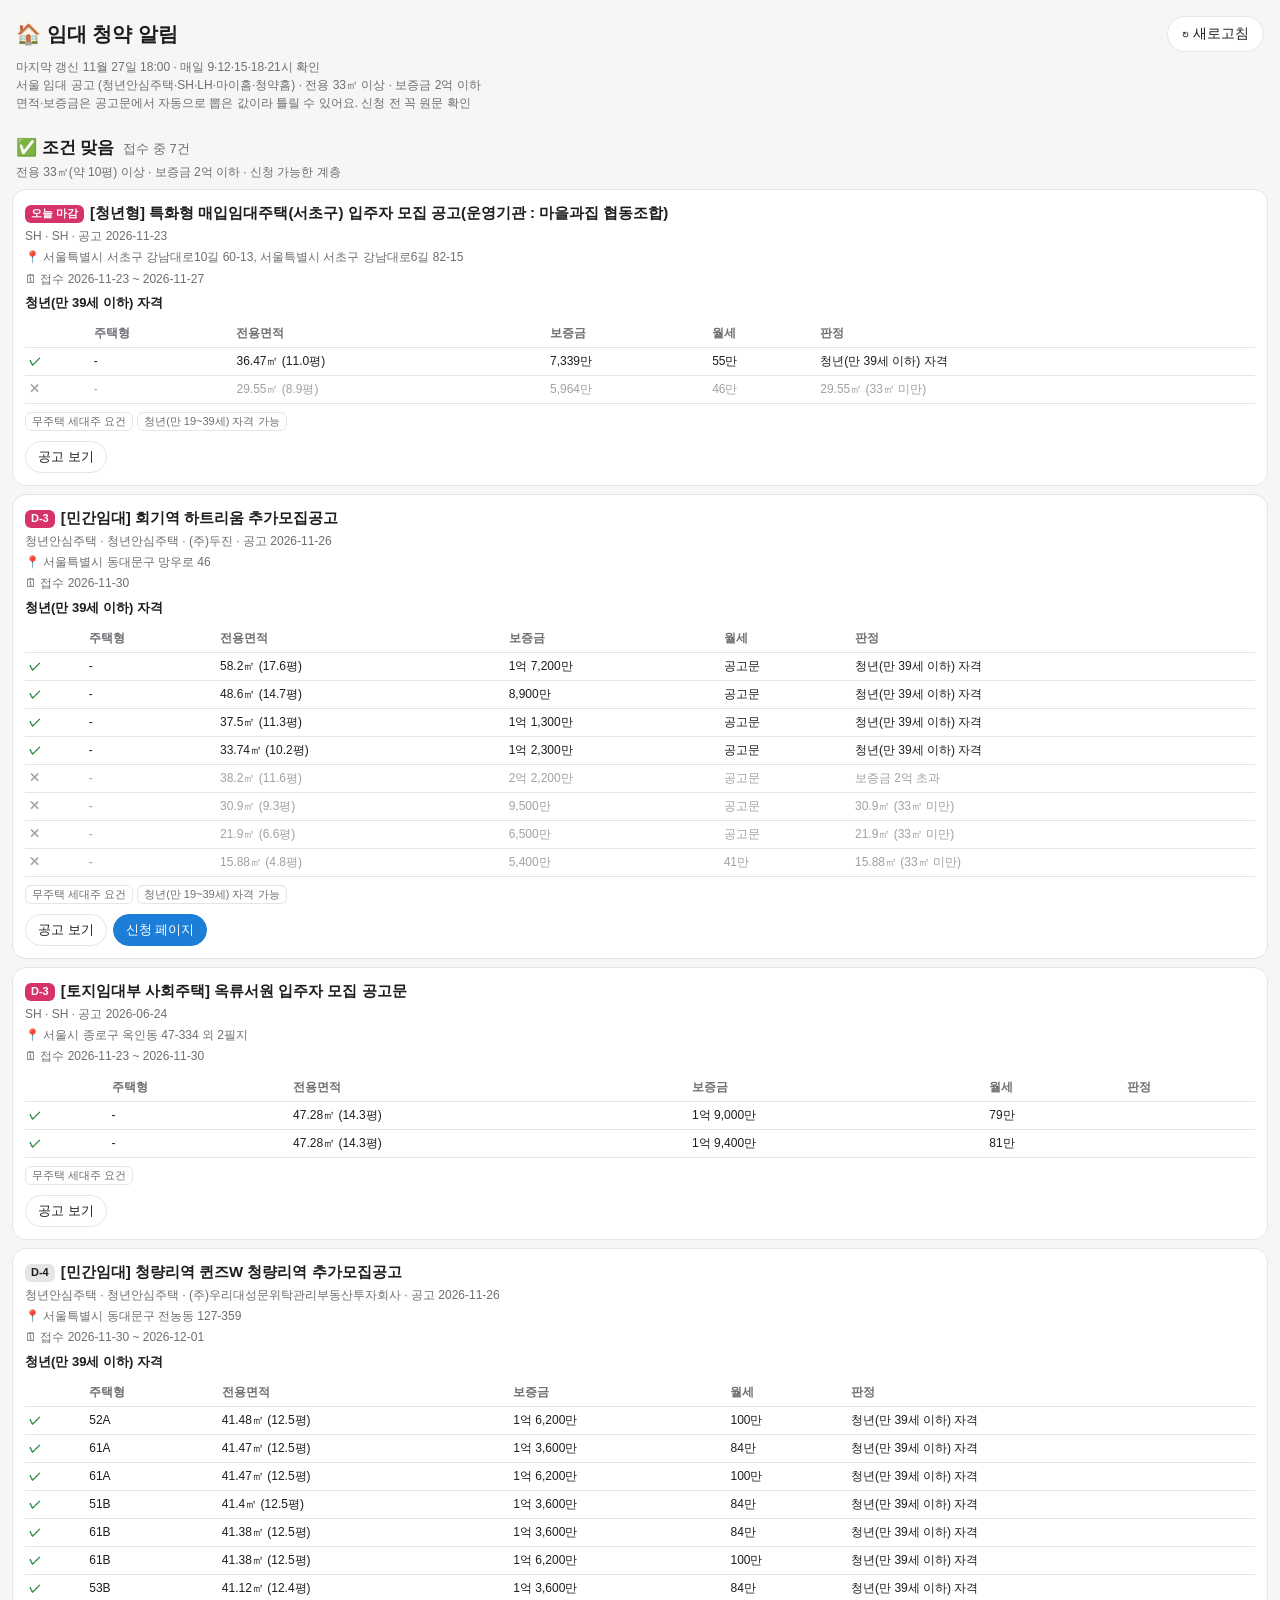
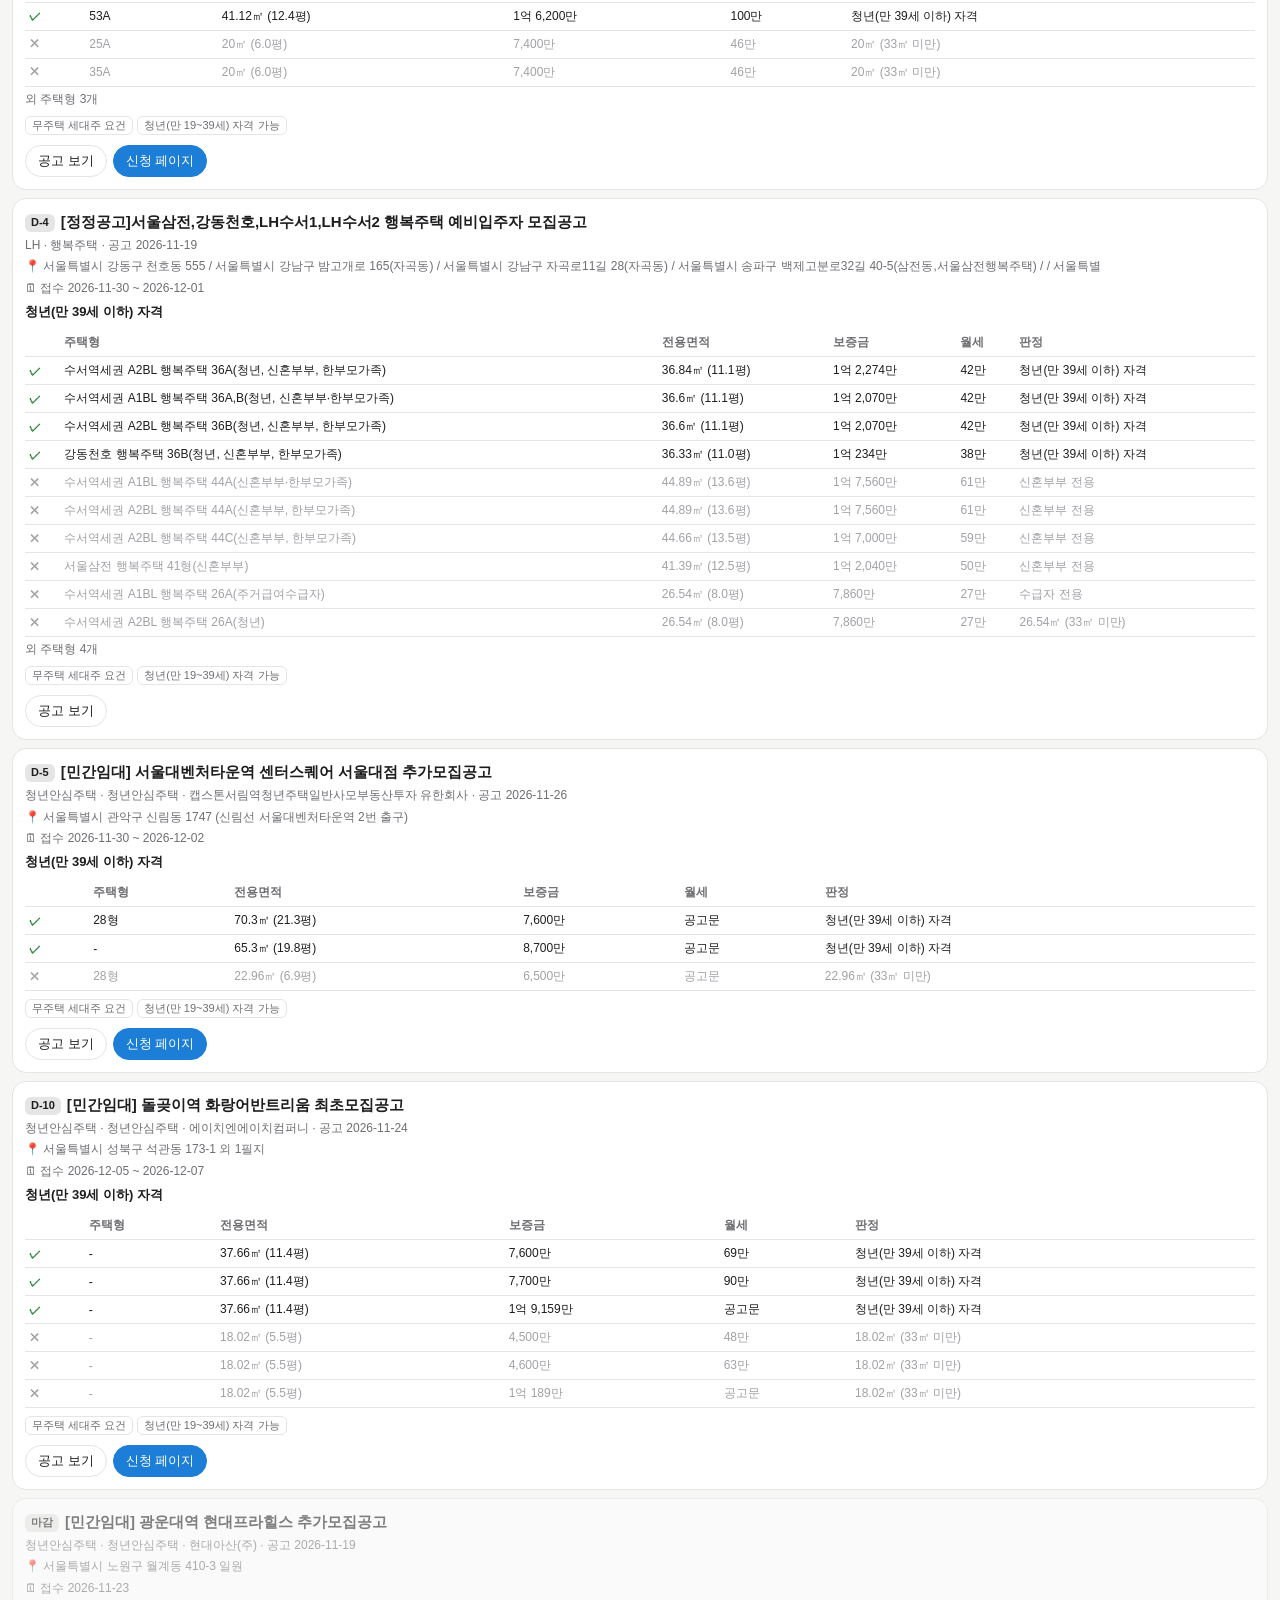
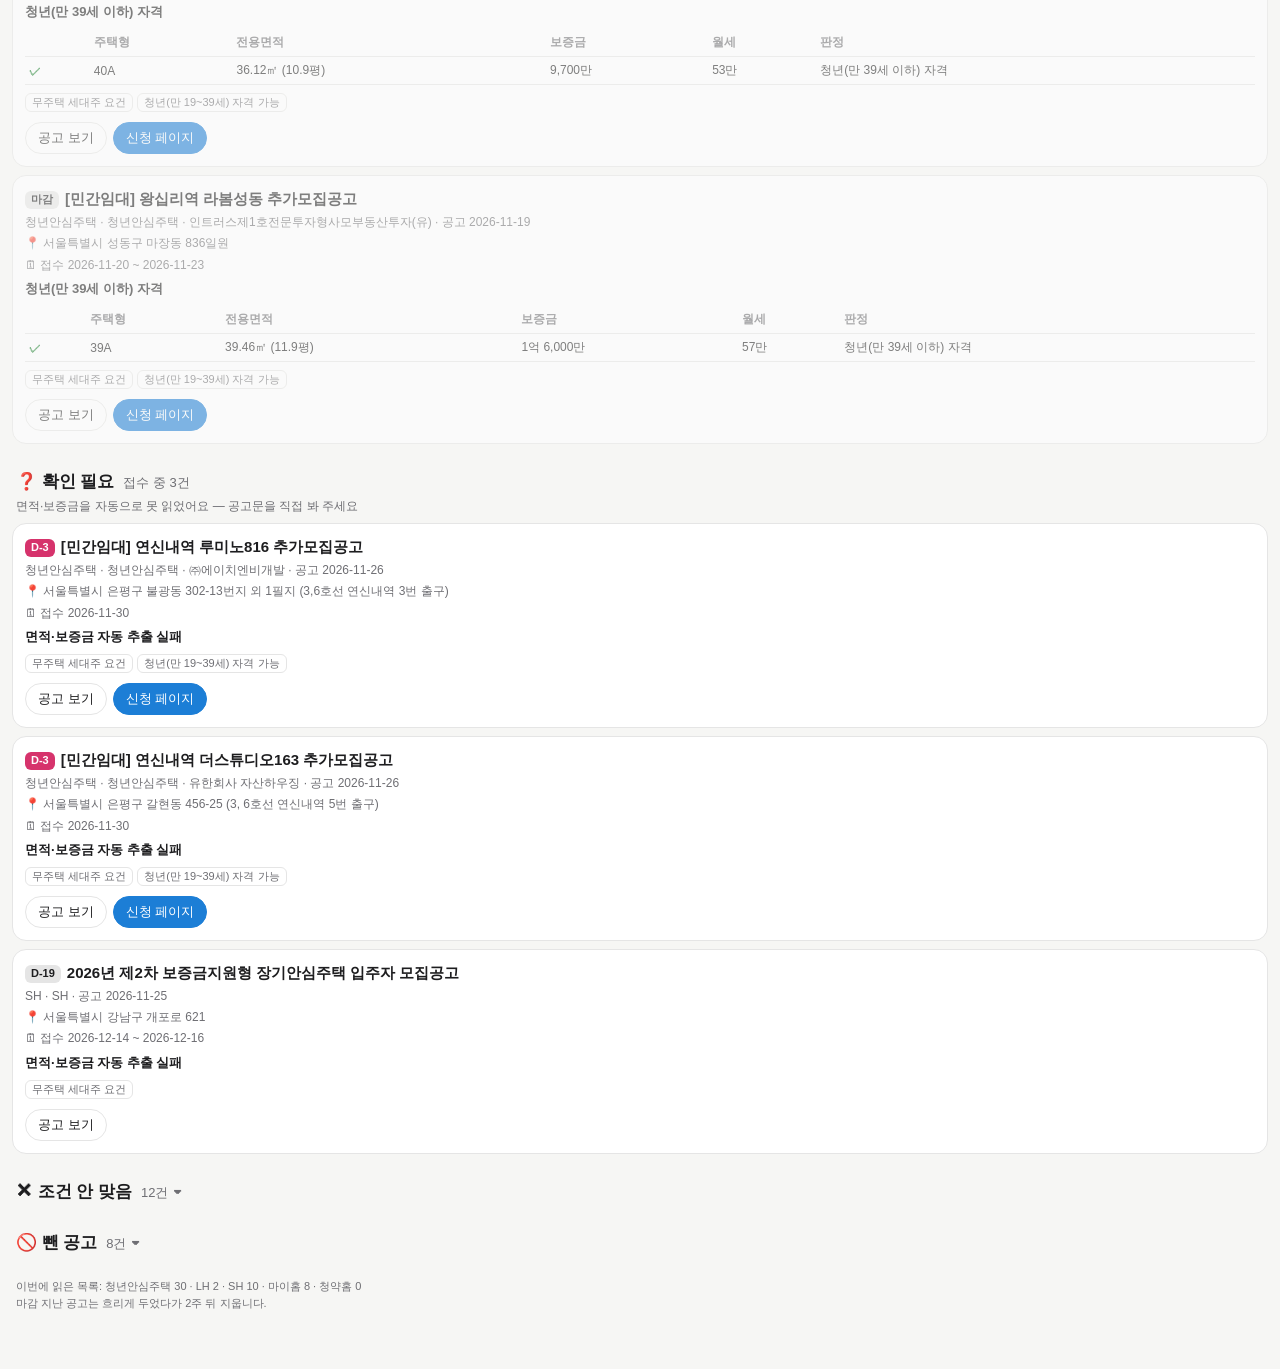
==== commit 48e0493b: "청약 목록 11-27 18:00" ====
--- a/docs/cheongyak.html
+++ b/docs/cheongyak.html
@@ -37,7 +37,7 @@
 </style></head><body>
 <header><div class="head"><h1>🏠 임대 청약 알림</h1>
 <button class="reload" onclick="location.replace(location.pathname+'?t='+Date.now())">↻ 새로고침</button></div>
-<div class="upd">마지막 갱신 11월 27일 15:00 · 매일 9·12·15·18·21시 확인<br>서울 임대 공고 (청년안심주택·SH·LH·마이홈·청약홈) · 전용 33㎡ 이상 · 보증금 2억 이하<br>면적·보증금은 공고문에서 자동으로 뽑은 값이라 틀릴 수 있어요. 신청 전 꼭 원문 확인</div></header>
+<div class="upd">마지막 갱신 11월 27일 18:00 · 매일 9·12·15·18·21시 확인<br>서울 임대 공고 (청년안심주택·SH·LH·마이홈·청약홈) · 전용 33㎡ 이상 · 보증금 2억 이하<br>면적·보증금은 공고문에서 자동으로 뽑은 값이라 틀릴 수 있어요. 신청 전 꼭 원문 확인</div></header>
 <section class="sec"><h2>✅ 조건 맞음 <span>접수 중 7건</span></h2><div class="sub">전용 33㎡(약 10평) 이상 · 보증금 2억 이하 · 신청 가능한 계층</div><div class="list">
 <div class="card">
   <div class="top"><span class="dd hot">오늘 마감</span><b>[청년형] 특화형 매입임대주택(서초구) 입주자 모집 공고(운영기관 : 마을과집 협동조합)</b></div>
@@ -51,7 +51,7 @@
   <div class="btns"><a class="btn" href="https://www.i-sh.co.kr/main/lay2/program/S1T294C295/www/brd/m_241/view.do?seq=313481" target="_blank" rel="noopener noreferrer">공고 보기</a></div>
 </div>
 <div class="card">
-  <div class="top"><span class="new">NEW</span><span class="dd hot">D-3</span><b>[민간임대] 회기역 하트리움 추가모집공고</b></div>
+  <div class="top"><span class="dd hot">D-3</span><b>[민간임대] 회기역 하트리움 추가모집공고</b></div>
   <div class="meta">청년안심주택 · 청년안심주택 · (주)두진 · 공고 2026-11-26</div>
   <div class="meta">📍 서울특별시 동대문구 망우로 46</div>
   <div class="meta">🗓 접수 2026-11-30</div>
@@ -73,7 +73,7 @@
   <div class="btns"><a class="btn" href="https://www.i-sh.co.kr/main/lay2/program/S1T294C295/www/brd/m_241/view.do?seq=313647" target="_blank" rel="noopener noreferrer">공고 보기</a></div>
 </div>
 <div class="card">
-  <div class="top"><span class="new">NEW</span><span class="dd">D-4</span><b>[민간임대] 청량리역 퀸즈W 청량리역 추가모집공고</b></div>
+  <div class="top"><span class="dd">D-4</span><b>[민간임대] 청량리역 퀸즈W 청량리역 추가모집공고</b></div>
   <div class="meta">청년안심주택 · 청년안심주택 · (주)우리대성문위탁관리부동산투자회사 · 공고 2026-11-26</div>
   <div class="meta">📍 서울특별시 동대문구 전농동 127-359</div>
   <div class="meta">🗓 접수 2026-11-30 ~ 2026-12-01</div>
@@ -95,7 +95,7 @@
   <div class="btns"><a class="btn" href="https://apply.lh.or.kr/lhapply/apply/wt/wrtanc/selectWrtancInfo.do?panId=2015122300021131&amp;ccrCnntSysDsCd=03&amp;uppAisTpCd=06&amp;aisTpCd=10&amp;mi=1026" target="_blank" rel="noopener noreferrer">공고 보기</a></div>
 </div>
 <div class="card">
-  <div class="top"><span class="new">NEW</span><span class="dd">D-5</span><b>[민간임대] 서울대벤처타운역 센터스퀘어 서울대점 추가모집공고</b></div>
+  <div class="top"><span class="dd">D-5</span><b>[민간임대] 서울대벤처타운역 센터스퀘어 서울대점 추가모집공고</b></div>
   <div class="meta">청년안심주택 · 청년안심주택 · 캡스톤서림역청년주택일반사모부동산투자 유한회사 · 공고 2026-11-26</div>
   <div class="meta">📍 서울특별시 관악구 신림동 1747 (신림선 서울대벤처타운역 2번 출구)</div>
   <div class="meta">🗓 접수 2026-11-30 ~ 2026-12-02</div>
@@ -139,7 +139,7 @@
   <div class="btns"><a class="btn" href="https://soco.seoul.go.kr/youth/bbs/BMSR00015/view.do?boardId=6797&amp;menuNo=400008" target="_blank" rel="noopener noreferrer">공고 보기</a><a class="btn pri" href="https://naver.me/xfblPGvv" target="_blank" rel="noopener noreferrer">신청 페이지</a></div>
 </div></div></section><section class="sec"><h2>❓ 확인 필요 <span>접수 중 3건</span></h2><div class="sub">면적·보증금을 자동으로 못 읽었어요 — 공고문을 직접 봐 주세요</div><div class="list">
 <div class="card">
-  <div class="top"><span class="new">NEW</span><span class="dd hot">D-3</span><b>[민간임대] 연신내역 루미노816 추가모집공고</b></div>
+  <div class="top"><span class="dd hot">D-3</span><b>[민간임대] 연신내역 루미노816 추가모집공고</b></div>
   <div class="meta">청년안심주택 · 청년안심주택 · ㈜에이치엔비개발 · 공고 2026-11-26</div>
   <div class="meta">📍 서울특별시 은평구 불광동 302-13번지 외 1필지 (3,6호선 연신내역 3번 출구)</div>
   <div class="meta">🗓 접수 2026-11-30</div>
@@ -150,7 +150,7 @@
   <div class="btns"><a class="btn" href="https://soco.seoul.go.kr/youth/bbs/BMSR00015/view.do?boardId=6884&amp;menuNo=400008" target="_blank" rel="noopener noreferrer">공고 보기</a><a class="btn pri" href="https://naver.me/xTy97lYH" target="_blank" rel="noopener noreferrer">신청 페이지</a></div>
 </div>
 <div class="card">
-  <div class="top"><span class="new">NEW</span><span class="dd hot">D-3</span><b>[민간임대] 연신내역 더스튜디오163 추가모집공고</b></div>
+  <div class="top"><span class="dd hot">D-3</span><b>[민간임대] 연신내역 더스튜디오163 추가모집공고</b></div>
   <div class="meta">청년안심주택 · 청년안심주택 · 유한회사 자산하우징 · 공고 2026-11-26</div>
   <div class="meta">📍 서울특별시 은평구 갈현동 456-25 (3, 6호선 연신내역 5번 출구)</div>
   <div class="meta">🗓 접수 2026-11-30</div>
@@ -172,7 +172,7 @@
   <div class="btns"><a class="btn" href="https://www.i-sh.co.kr/main/lay2/program/S1T294C295/www/brd/m_241/view.do?seq=313843" target="_blank" rel="noopener noreferrer">공고 보기</a></div>
 </div></div></section><details class="sec"><summary><h2>✕ 조건 안 맞음 <span>12건</span></h2></summary><div class="sub">33㎡ 미만·보증금 2억 초과·청년 나이 초과 등</div><div class="list">
 <div class="card">
-  <div class="top"><span class="new">NEW</span><span class="dd hot">D-3</span><b>[민간임대] 신대방삼거리역 골드타워 추가모집공고</b></div>
+  <div class="top"><span class="dd hot">D-3</span><b>[민간임대] 신대방삼거리역 골드타워 추가모집공고</b></div>
   <div class="meta">청년안심주택 · 청년안심주택 · 금성종합건설 주식회사 · 공고 2026-11-26</div>
   <div class="meta">📍 서울특별시 동작구 신대방동 351-5번지</div>
   <div class="meta">🗓 접수 2026-11-30</div>
@@ -194,7 +194,7 @@
   <div class="btns"><a class="btn" href="https://www.i-sh.co.kr/main/lay2/program/S1T294C295/www/brd/m_241/view.do?seq=313424" target="_blank" rel="noopener noreferrer">공고 보기</a></div>
 </div>
 <div class="card">
-  <div class="top"><span class="new">NEW</span><span class="dd">D-13</span><b>[민간임대] 서울역 어반허브 서울스테이션 추가모집공고</b></div>
+  <div class="top"><span class="dd">D-13</span><b>[민간임대] 서울역 어반허브 서울스테이션 추가모집공고</b></div>
   <div class="meta">청년안심주택 · 청년안심주택 · (주)에버그린플라자 · 공고 2026-11-26</div>
   <div class="meta">📍 서울특별시 용산구 서계동 100-1번지 (1,4호선 서울역 15번 출구)</div>
   <div class="meta">🗓 접수 2026-12-08 ~ 2026-12-10</div>
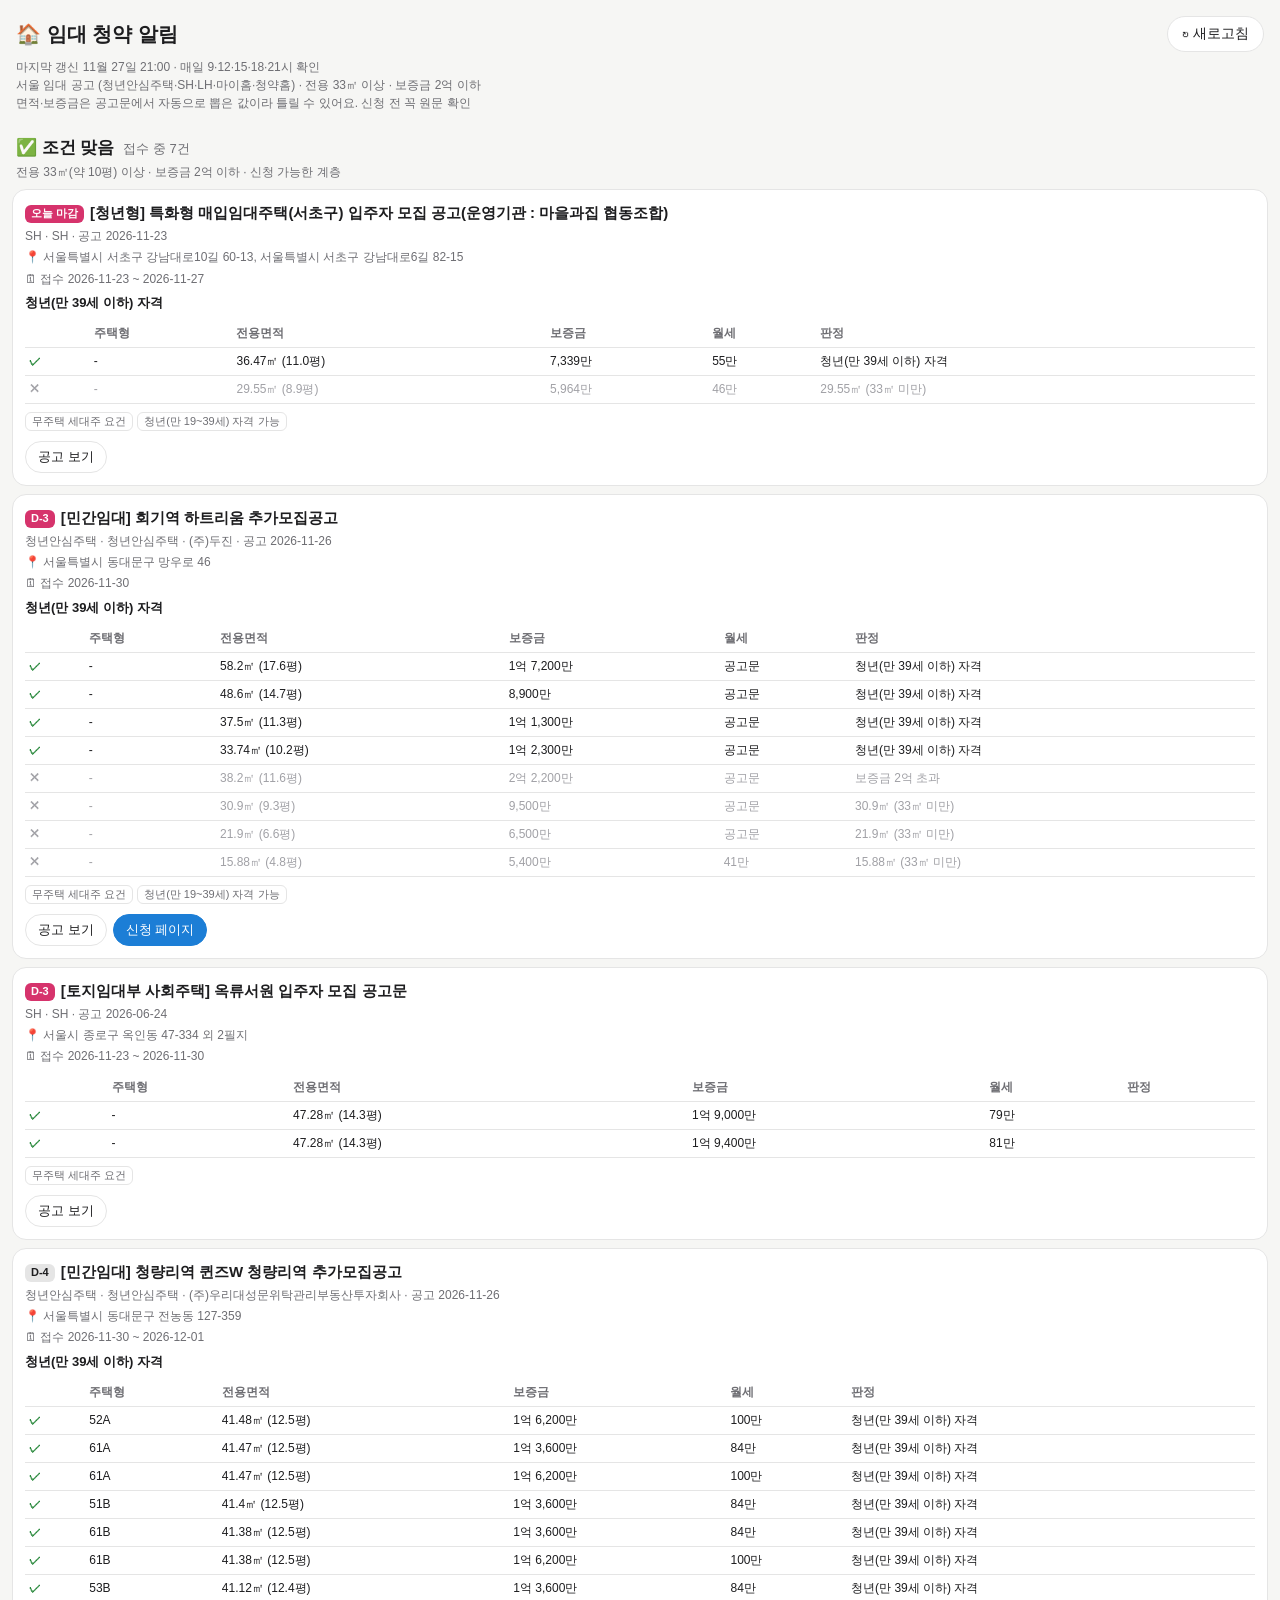
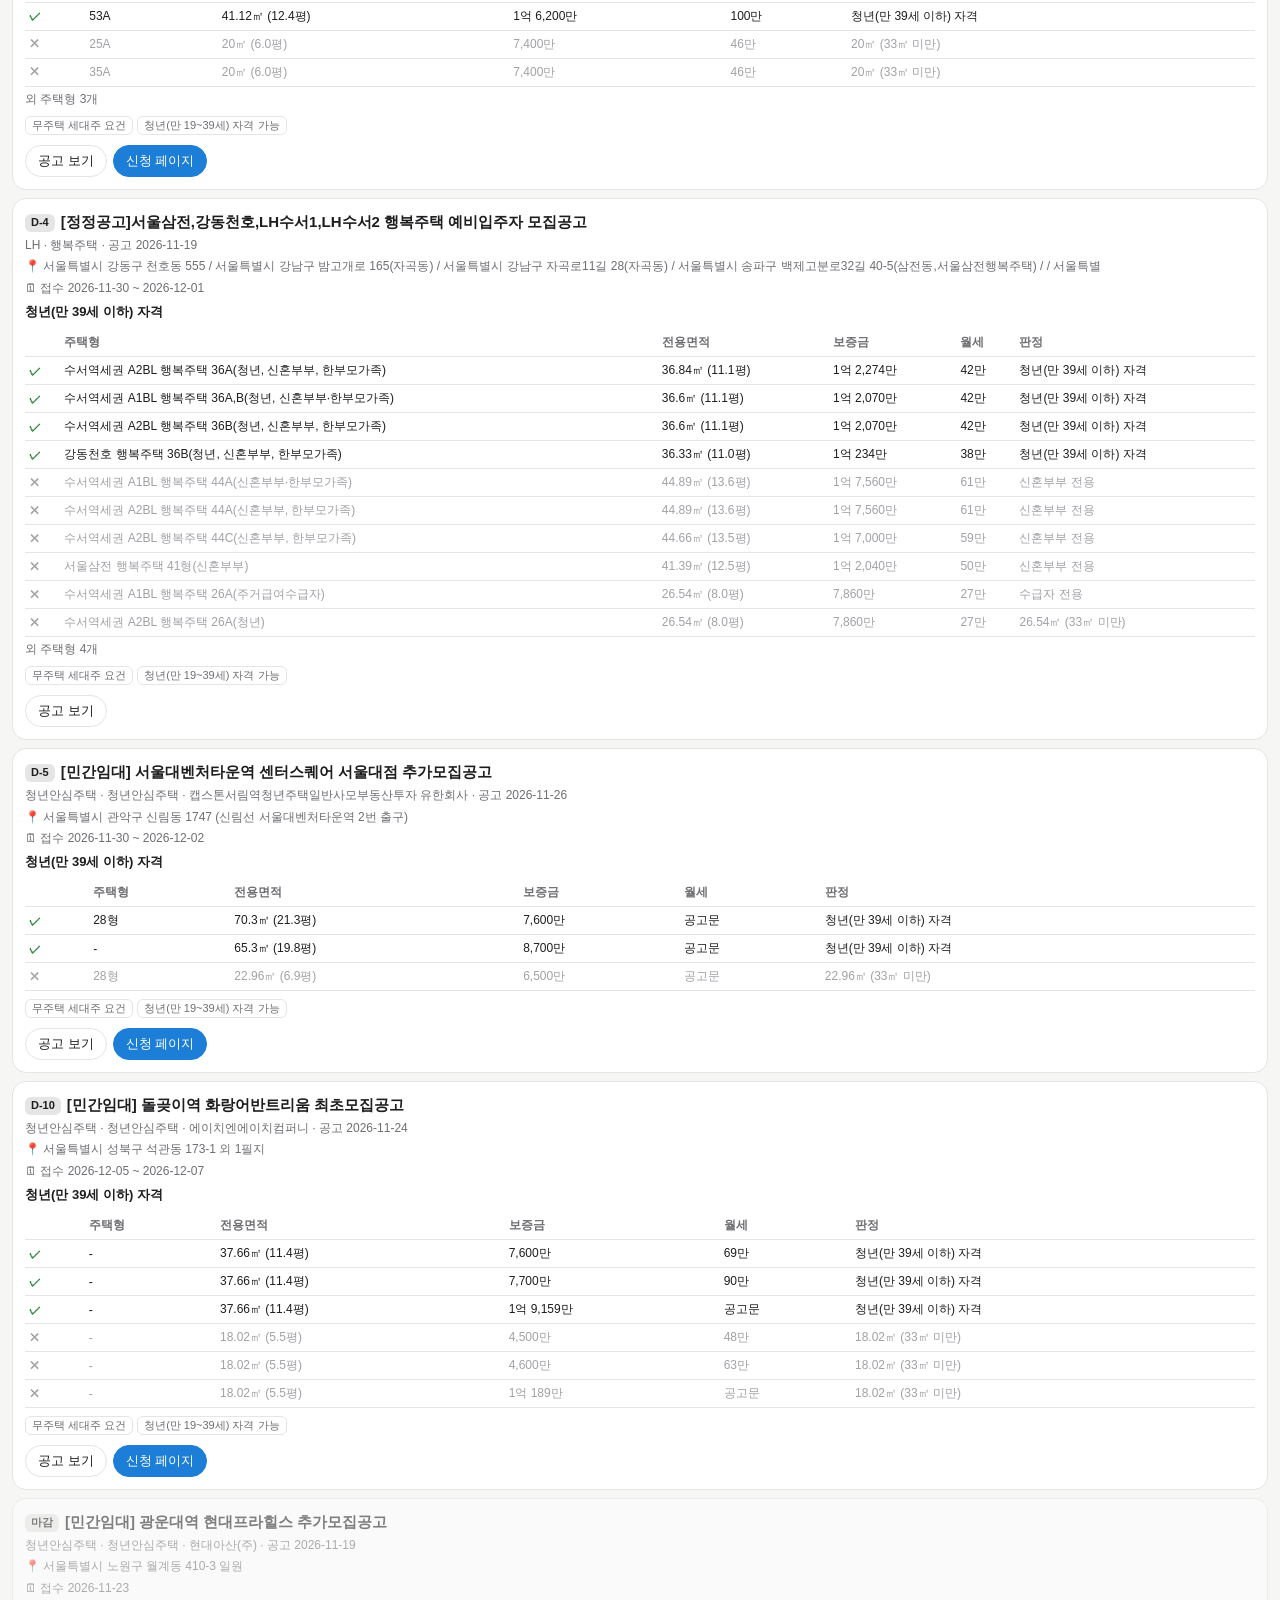
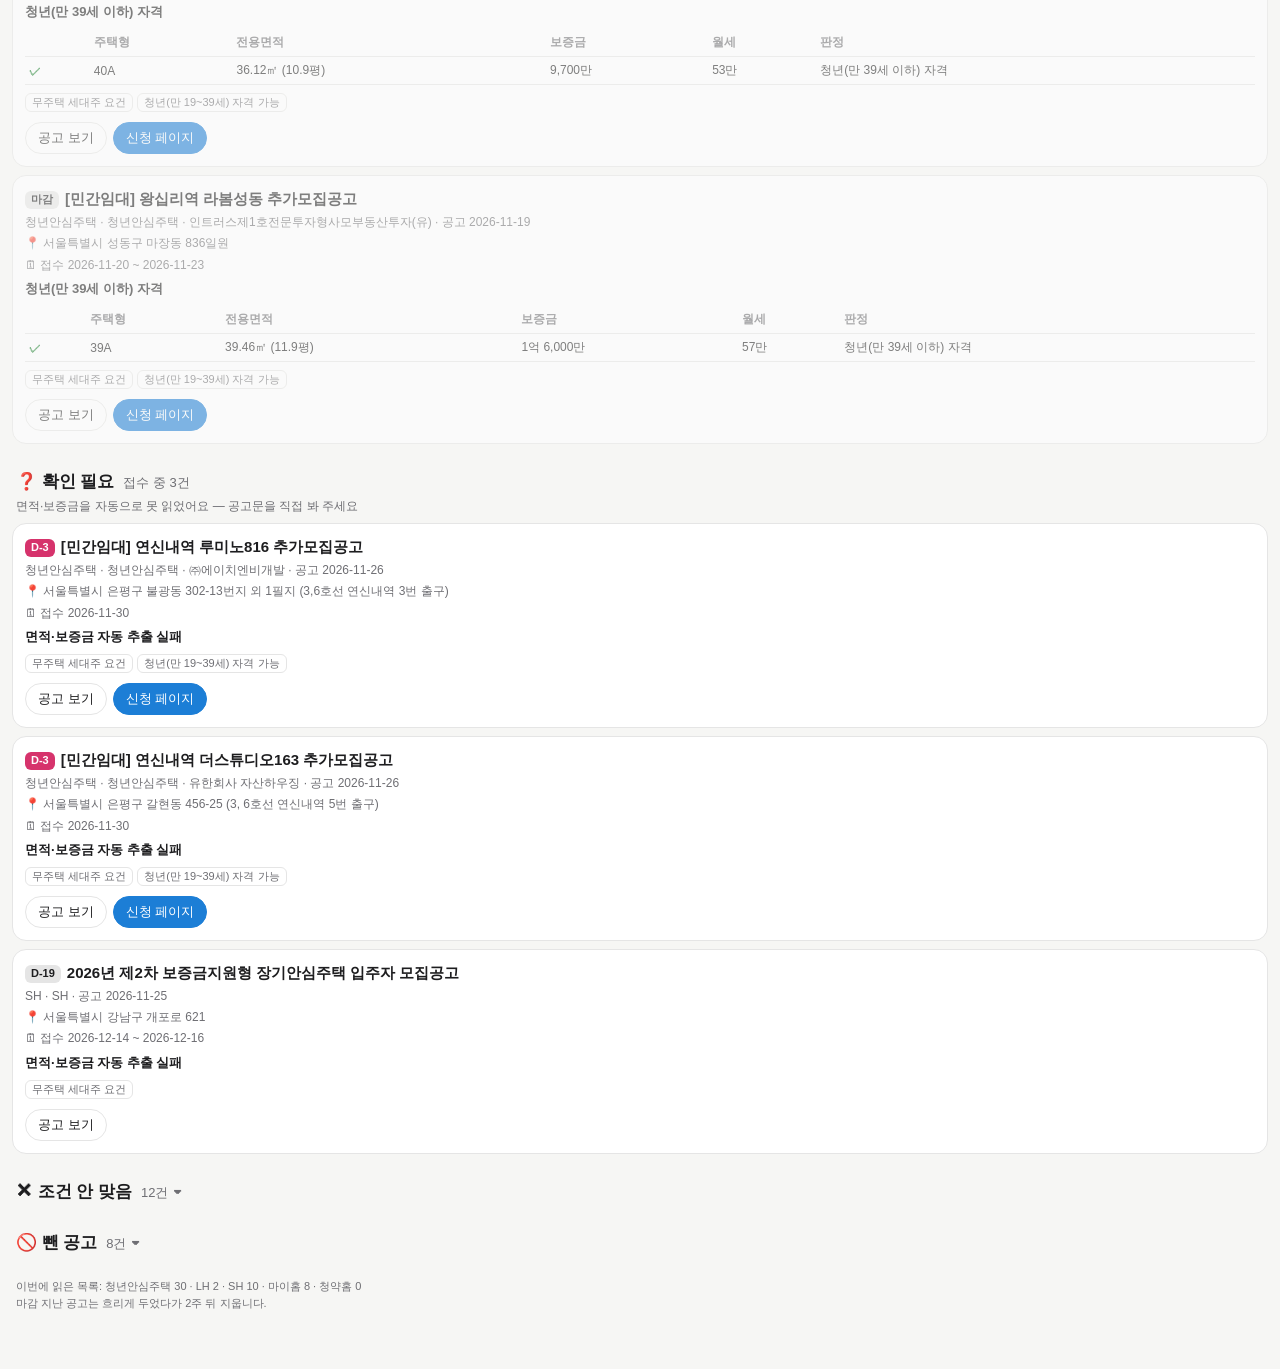
==== commit eb0be0d1: "청약 목록 11-27 21:00" ====
--- a/docs/cheongyak.html
+++ b/docs/cheongyak.html
@@ -37,7 +37,7 @@
 </style></head><body>
 <header><div class="head"><h1>🏠 임대 청약 알림</h1>
 <button class="reload" onclick="location.replace(location.pathname+'?t='+Date.now())">↻ 새로고침</button></div>
-<div class="upd">마지막 갱신 11월 27일 18:00 · 매일 9·12·15·18·21시 확인<br>서울 임대 공고 (청년안심주택·SH·LH·마이홈·청약홈) · 전용 33㎡ 이상 · 보증금 2억 이하<br>면적·보증금은 공고문에서 자동으로 뽑은 값이라 틀릴 수 있어요. 신청 전 꼭 원문 확인</div></header>
+<div class="upd">마지막 갱신 11월 27일 21:00 · 매일 9·12·15·18·21시 확인<br>서울 임대 공고 (청년안심주택·SH·LH·마이홈·청약홈) · 전용 33㎡ 이상 · 보증금 2억 이하<br>면적·보증금은 공고문에서 자동으로 뽑은 값이라 틀릴 수 있어요. 신청 전 꼭 원문 확인</div></header>
 <section class="sec"><h2>✅ 조건 맞음 <span>접수 중 7건</span></h2><div class="sub">전용 33㎡(약 10평) 이상 · 보증금 2억 이하 · 신청 가능한 계층</div><div class="list">
 <div class="card">
   <div class="top"><span class="dd hot">오늘 마감</span><b>[청년형] 특화형 매입임대주택(서초구) 입주자 모집 공고(운영기관 : 마을과집 협동조합)</b></div>
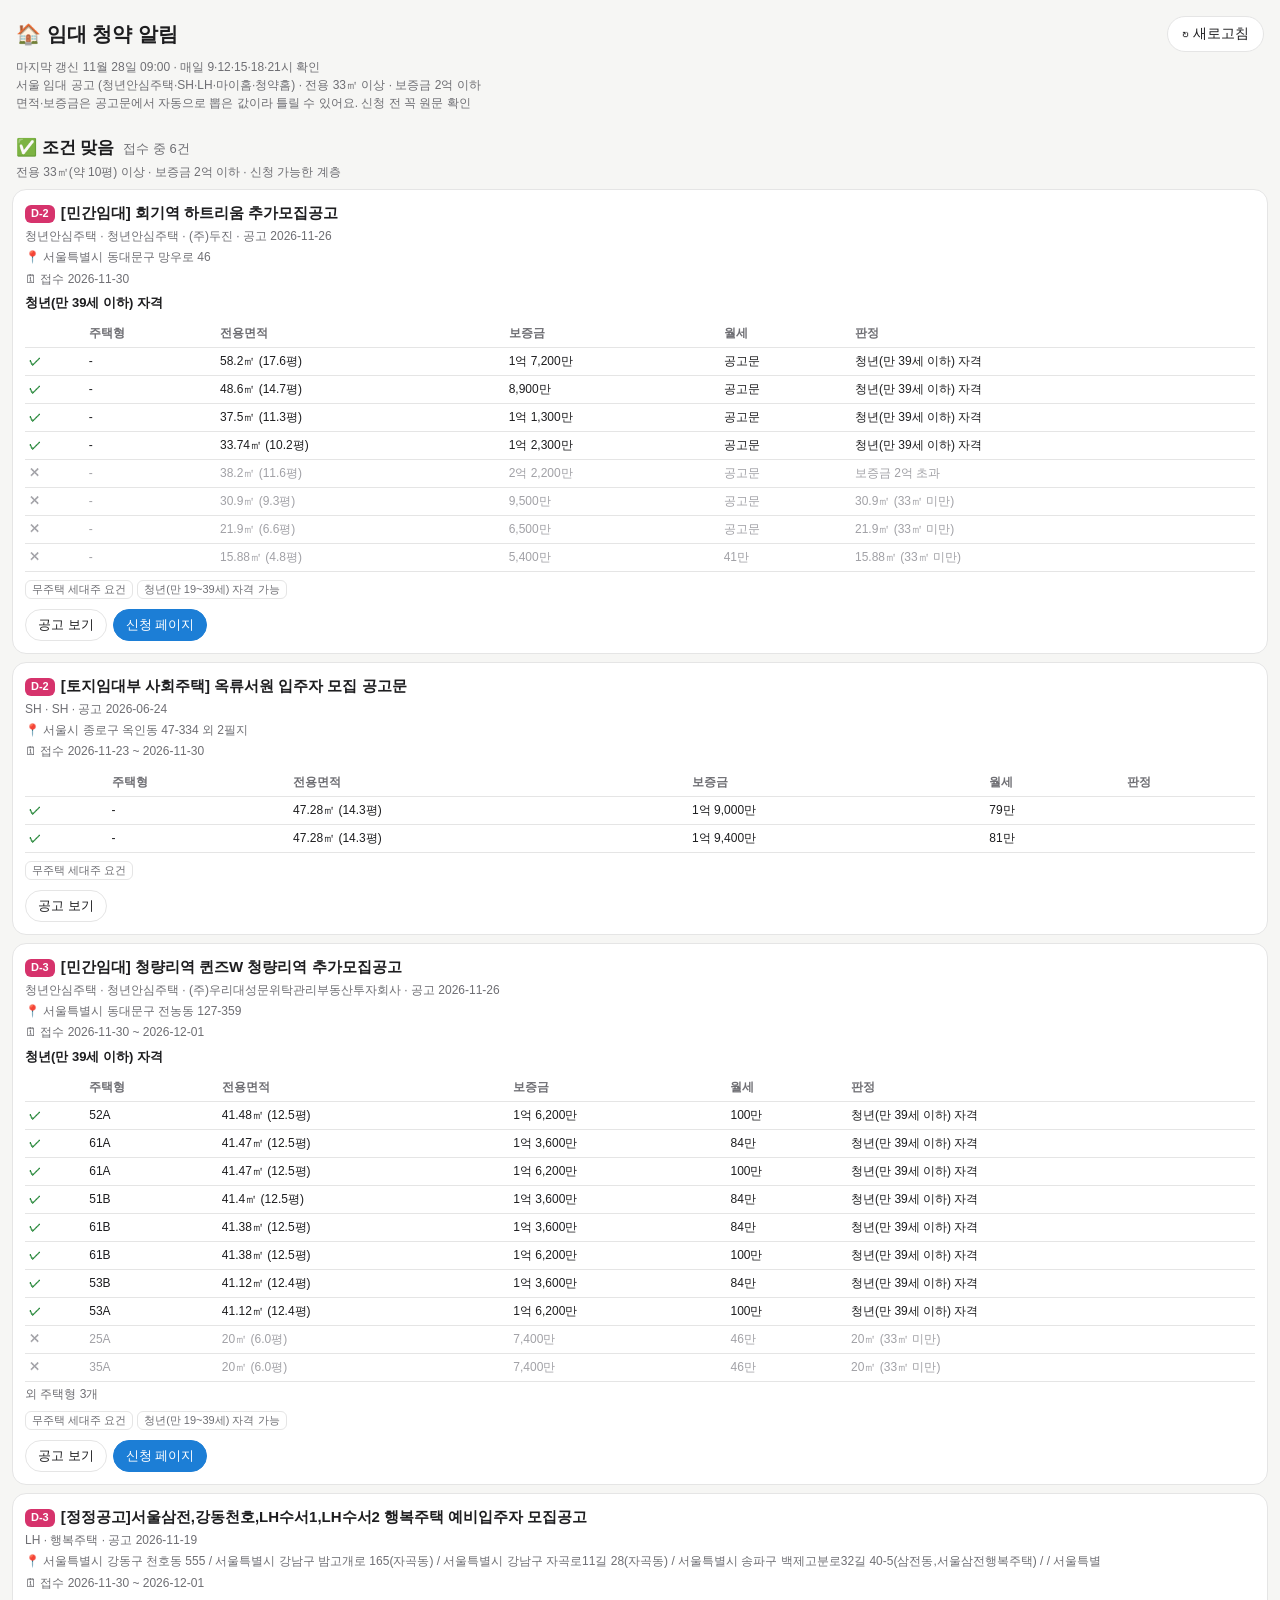
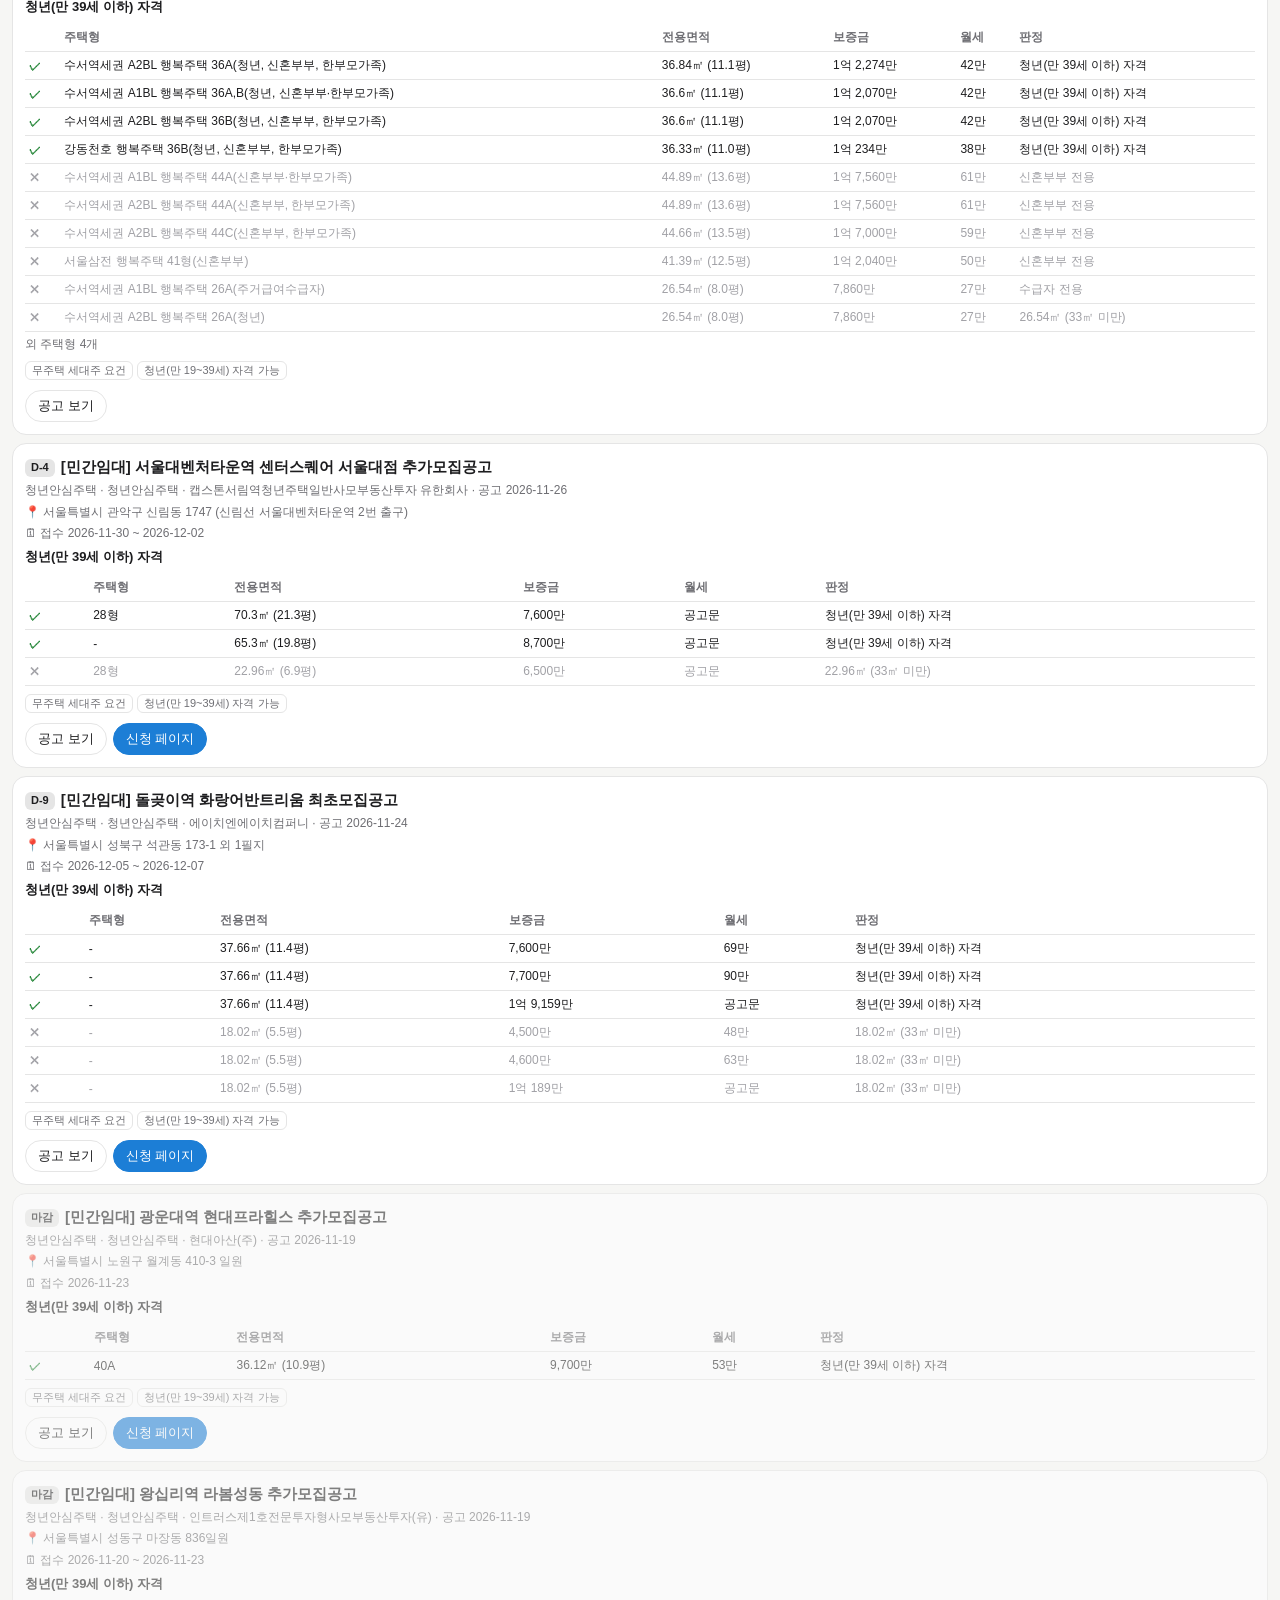
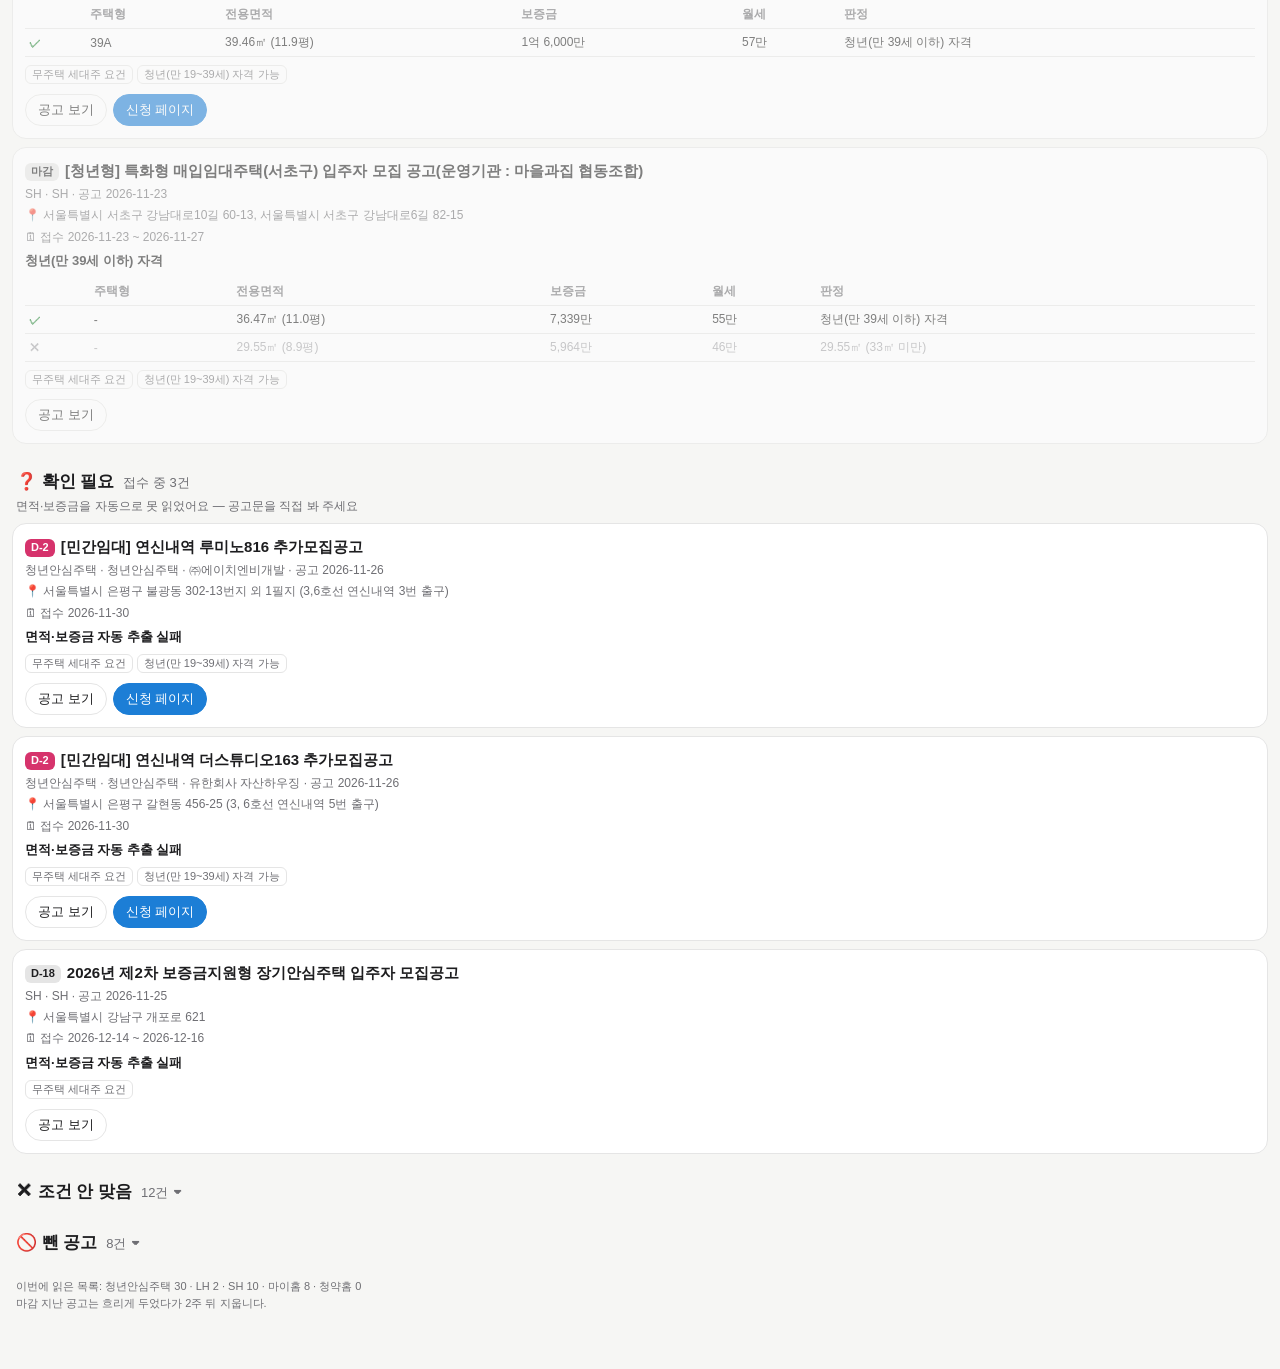
==== commit a6f7e4f0: "청약 목록 11-28 09:00" ====
--- a/docs/cheongyak.html
+++ b/docs/cheongyak.html
@@ -37,21 +37,10 @@
 </style></head><body>
 <header><div class="head"><h1>🏠 임대 청약 알림</h1>
 <button class="reload" onclick="location.replace(location.pathname+'?t='+Date.now())">↻ 새로고침</button></div>
-<div class="upd">마지막 갱신 11월 27일 21:00 · 매일 9·12·15·18·21시 확인<br>서울 임대 공고 (청년안심주택·SH·LH·마이홈·청약홈) · 전용 33㎡ 이상 · 보증금 2억 이하<br>면적·보증금은 공고문에서 자동으로 뽑은 값이라 틀릴 수 있어요. 신청 전 꼭 원문 확인</div></header>
-<section class="sec"><h2>✅ 조건 맞음 <span>접수 중 7건</span></h2><div class="sub">전용 33㎡(약 10평) 이상 · 보증금 2억 이하 · 신청 가능한 계층</div><div class="list">
-<div class="card">
-  <div class="top"><span class="dd hot">오늘 마감</span><b>[청년형] 특화형 매입임대주택(서초구) 입주자 모집 공고(운영기관 : 마을과집 협동조합)</b></div>
-  <div class="meta">SH · SH · 공고 2026-11-23</div>
-  <div class="meta">📍 서울특별시 서초구 강남대로10길 60-13, 서울특별시 서초구 강남대로6길 82-15</div>
-  <div class="meta">🗓 접수 2026-11-23 ~ 2026-11-27</div>
-  <div class="why">청년(만 39세 이하) 자격</div>
-  <div class="tw"><table><thead><tr><th></th><th>주택형</th><th>전용면적</th><th>보증금</th><th>월세</th><th>판정</th></tr></thead><tbody><tr class="ok"><td>✓</td><td>-</td><td>36.47㎡ (11.0평)</td><td>7,339만</td><td>55만</td><td>청년(만 39세 이하) 자격</td></tr><tr class="no"><td>✕</td><td>-</td><td>29.55㎡ (8.9평)</td><td>5,964만</td><td>46만</td><td>29.55㎡ (33㎡ 미만)</td></tr></tbody></table></div>
-  <div class="tags"><span class="tag">무주택 세대주 요건</span><span class="tag">청년(만 19~39세) 자격 가능</span></div>
-  
-  <div class="btns"><a class="btn" href="https://www.i-sh.co.kr/main/lay2/program/S1T294C295/www/brd/m_241/view.do?seq=313481" target="_blank" rel="noopener noreferrer">공고 보기</a></div>
-</div>
-<div class="card">
-  <div class="top"><span class="dd hot">D-3</span><b>[민간임대] 회기역 하트리움 추가모집공고</b></div>
+<div class="upd">마지막 갱신 11월 28일 09:00 · 매일 9·12·15·18·21시 확인<br>서울 임대 공고 (청년안심주택·SH·LH·마이홈·청약홈) · 전용 33㎡ 이상 · 보증금 2억 이하<br>면적·보증금은 공고문에서 자동으로 뽑은 값이라 틀릴 수 있어요. 신청 전 꼭 원문 확인</div></header>
+<section class="sec"><h2>✅ 조건 맞음 <span>접수 중 6건</span></h2><div class="sub">전용 33㎡(약 10평) 이상 · 보증금 2억 이하 · 신청 가능한 계층</div><div class="list">
+<div class="card">
+  <div class="top"><span class="dd hot">D-2</span><b>[민간임대] 회기역 하트리움 추가모집공고</b></div>
   <div class="meta">청년안심주택 · 청년안심주택 · (주)두진 · 공고 2026-11-26</div>
   <div class="meta">📍 서울특별시 동대문구 망우로 46</div>
   <div class="meta">🗓 접수 2026-11-30</div>
@@ -62,7 +51,7 @@
   <div class="btns"><a class="btn" href="https://soco.seoul.go.kr/youth/bbs/BMSR00015/view.do?boardId=6889&amp;menuNo=400008" target="_blank" rel="noopener noreferrer">공고 보기</a><a class="btn pri" href="https://www.doojin2030.co.kr/" target="_blank" rel="noopener noreferrer">신청 페이지</a></div>
 </div>
 <div class="card">
-  <div class="top"><span class="dd hot">D-3</span><b>[토지임대부 사회주택] 옥류서원 입주자 모집 공고문</b></div>
+  <div class="top"><span class="dd hot">D-2</span><b>[토지임대부 사회주택] 옥류서원 입주자 모집 공고문</b></div>
   <div class="meta">SH · SH · 공고 2026-06-24</div>
   <div class="meta">📍 서울시 종로구 옥인동 47-334 외 2필지</div>
   <div class="meta">🗓 접수 2026-11-23 ~ 2026-11-30</div>
@@ -73,7 +62,7 @@
   <div class="btns"><a class="btn" href="https://www.i-sh.co.kr/main/lay2/program/S1T294C295/www/brd/m_241/view.do?seq=313647" target="_blank" rel="noopener noreferrer">공고 보기</a></div>
 </div>
 <div class="card">
-  <div class="top"><span class="dd">D-4</span><b>[민간임대] 청량리역 퀸즈W 청량리역 추가모집공고</b></div>
+  <div class="top"><span class="dd hot">D-3</span><b>[민간임대] 청량리역 퀸즈W 청량리역 추가모집공고</b></div>
   <div class="meta">청년안심주택 · 청년안심주택 · (주)우리대성문위탁관리부동산투자회사 · 공고 2026-11-26</div>
   <div class="meta">📍 서울특별시 동대문구 전농동 127-359</div>
   <div class="meta">🗓 접수 2026-11-30 ~ 2026-12-01</div>
@@ -84,7 +73,7 @@
   <div class="btns"><a class="btn" href="https://soco.seoul.go.kr/youth/bbs/BMSR00015/view.do?boardId=6887&amp;menuNo=400008" target="_blank" rel="noopener noreferrer">공고 보기</a><a class="btn pri" href="https://naver.me/5zUK5ugK" target="_blank" rel="noopener noreferrer">신청 페이지</a></div>
 </div>
 <div class="card">
-  <div class="top"><span class="dd">D-4</span><b>[정정공고]서울삼전,강동천호,LH수서1,LH수서2 행복주택 예비입주자 모집공고</b></div>
+  <div class="top"><span class="dd hot">D-3</span><b>[정정공고]서울삼전,강동천호,LH수서1,LH수서2 행복주택 예비입주자 모집공고</b></div>
   <div class="meta">LH · 행복주택 · 공고 2026-11-19</div>
   <div class="meta">📍 서울특별시 강동구 천호동 555 / 서울특별시 강남구 밤고개로 165(자곡동) / 서울특별시 강남구 자곡로11길 28(자곡동) / 서울특별시 송파구 백제고분로32길 40-5(삼전동,서울삼전행복주택) /  / 서울특별</div>
   <div class="meta">🗓 접수 2026-11-30 ~ 2026-12-01</div>
@@ -95,7 +84,7 @@
   <div class="btns"><a class="btn" href="https://apply.lh.or.kr/lhapply/apply/wt/wrtanc/selectWrtancInfo.do?panId=2015122300021131&amp;ccrCnntSysDsCd=03&amp;uppAisTpCd=06&amp;aisTpCd=10&amp;mi=1026" target="_blank" rel="noopener noreferrer">공고 보기</a></div>
 </div>
 <div class="card">
-  <div class="top"><span class="dd">D-5</span><b>[민간임대] 서울대벤처타운역 센터스퀘어 서울대점 추가모집공고</b></div>
+  <div class="top"><span class="dd">D-4</span><b>[민간임대] 서울대벤처타운역 센터스퀘어 서울대점 추가모집공고</b></div>
   <div class="meta">청년안심주택 · 청년안심주택 · 캡스톤서림역청년주택일반사모부동산투자 유한회사 · 공고 2026-11-26</div>
   <div class="meta">📍 서울특별시 관악구 신림동 1747 (신림선 서울대벤처타운역 2번 출구)</div>
   <div class="meta">🗓 접수 2026-11-30 ~ 2026-12-02</div>
@@ -106,7 +95,7 @@
   <div class="btns"><a class="btn" href="https://soco.seoul.go.kr/youth/bbs/BMSR00015/view.do?boardId=6885&amp;menuNo=400008" target="_blank" rel="noopener noreferrer">공고 보기</a><a class="btn pri" href="https://naver.me/5jXcjsgG" target="_blank" rel="noopener noreferrer">신청 페이지</a></div>
 </div>
 <div class="card">
-  <div class="top"><span class="dd">D-10</span><b>[민간임대] 돌곶이역 화랑어반트리움 최초모집공고</b></div>
+  <div class="top"><span class="dd">D-9</span><b>[민간임대] 돌곶이역 화랑어반트리움 최초모집공고</b></div>
   <div class="meta">청년안심주택 · 청년안심주택 · 에이치엔에이치컴퍼니 · 공고 2026-11-24</div>
   <div class="meta">📍 서울특별시 성북구 석관동 173-1 외 1필지</div>
   <div class="meta">🗓 접수 2026-12-05 ~ 2026-12-07</div>
@@ -137,9 +126,20 @@
   <div class="tags"><span class="tag">무주택 세대주 요건</span><span class="tag">청년(만 19~39세) 자격 가능</span></div>
   
   <div class="btns"><a class="btn" href="https://soco.seoul.go.kr/youth/bbs/BMSR00015/view.do?boardId=6797&amp;menuNo=400008" target="_blank" rel="noopener noreferrer">공고 보기</a><a class="btn pri" href="https://naver.me/xfblPGvv" target="_blank" rel="noopener noreferrer">신청 페이지</a></div>
+</div>
+<div class="card off">
+  <div class="top"><span class="dd">마감</span><b>[청년형] 특화형 매입임대주택(서초구) 입주자 모집 공고(운영기관 : 마을과집 협동조합)</b></div>
+  <div class="meta">SH · SH · 공고 2026-11-23</div>
+  <div class="meta">📍 서울특별시 서초구 강남대로10길 60-13, 서울특별시 서초구 강남대로6길 82-15</div>
+  <div class="meta">🗓 접수 2026-11-23 ~ 2026-11-27</div>
+  <div class="why">청년(만 39세 이하) 자격</div>
+  <div class="tw"><table><thead><tr><th></th><th>주택형</th><th>전용면적</th><th>보증금</th><th>월세</th><th>판정</th></tr></thead><tbody><tr class="ok"><td>✓</td><td>-</td><td>36.47㎡ (11.0평)</td><td>7,339만</td><td>55만</td><td>청년(만 39세 이하) 자격</td></tr><tr class="no"><td>✕</td><td>-</td><td>29.55㎡ (8.9평)</td><td>5,964만</td><td>46만</td><td>29.55㎡ (33㎡ 미만)</td></tr></tbody></table></div>
+  <div class="tags"><span class="tag">무주택 세대주 요건</span><span class="tag">청년(만 19~39세) 자격 가능</span></div>
+  
+  <div class="btns"><a class="btn" href="https://www.i-sh.co.kr/main/lay2/program/S1T294C295/www/brd/m_241/view.do?seq=313481" target="_blank" rel="noopener noreferrer">공고 보기</a></div>
 </div></div></section><section class="sec"><h2>❓ 확인 필요 <span>접수 중 3건</span></h2><div class="sub">면적·보증금을 자동으로 못 읽었어요 — 공고문을 직접 봐 주세요</div><div class="list">
 <div class="card">
-  <div class="top"><span class="dd hot">D-3</span><b>[민간임대] 연신내역 루미노816 추가모집공고</b></div>
+  <div class="top"><span class="dd hot">D-2</span><b>[민간임대] 연신내역 루미노816 추가모집공고</b></div>
   <div class="meta">청년안심주택 · 청년안심주택 · ㈜에이치엔비개발 · 공고 2026-11-26</div>
   <div class="meta">📍 서울특별시 은평구 불광동 302-13번지 외 1필지 (3,6호선 연신내역 3번 출구)</div>
   <div class="meta">🗓 접수 2026-11-30</div>
@@ -150,7 +150,7 @@
   <div class="btns"><a class="btn" href="https://soco.seoul.go.kr/youth/bbs/BMSR00015/view.do?boardId=6884&amp;menuNo=400008" target="_blank" rel="noopener noreferrer">공고 보기</a><a class="btn pri" href="https://naver.me/xTy97lYH" target="_blank" rel="noopener noreferrer">신청 페이지</a></div>
 </div>
 <div class="card">
-  <div class="top"><span class="dd hot">D-3</span><b>[민간임대] 연신내역 더스튜디오163 추가모집공고</b></div>
+  <div class="top"><span class="dd hot">D-2</span><b>[민간임대] 연신내역 더스튜디오163 추가모집공고</b></div>
   <div class="meta">청년안심주택 · 청년안심주택 · 유한회사 자산하우징 · 공고 2026-11-26</div>
   <div class="meta">📍 서울특별시 은평구 갈현동 456-25 (3, 6호선 연신내역 5번 출구)</div>
   <div class="meta">🗓 접수 2026-11-30</div>
@@ -161,7 +161,7 @@
   <div class="btns"><a class="btn" href="https://soco.seoul.go.kr/youth/bbs/BMSR00015/view.do?boardId=6882&amp;menuNo=400008" target="_blank" rel="noopener noreferrer">공고 보기</a><a class="btn pri" href="https://naver.me/5MVIwgG7" target="_blank" rel="noopener noreferrer">신청 페이지</a></div>
 </div>
 <div class="card">
-  <div class="top"><span class="dd">D-19</span><b>2026년 제2차 보증금지원형 장기안심주택 입주자 모집공고</b></div>
+  <div class="top"><span class="dd">D-18</span><b>2026년 제2차 보증금지원형 장기안심주택 입주자 모집공고</b></div>
   <div class="meta">SH · SH · 공고 2026-11-25</div>
   <div class="meta">📍 서울특별시 강남구 개포로 621</div>
   <div class="meta">🗓 접수 2026-12-14 ~ 2026-12-16</div>
@@ -172,7 +172,7 @@
   <div class="btns"><a class="btn" href="https://www.i-sh.co.kr/main/lay2/program/S1T294C295/www/brd/m_241/view.do?seq=313843" target="_blank" rel="noopener noreferrer">공고 보기</a></div>
 </div></div></section><details class="sec"><summary><h2>✕ 조건 안 맞음 <span>12건</span></h2></summary><div class="sub">33㎡ 미만·보증금 2억 초과·청년 나이 초과 등</div><div class="list">
 <div class="card">
-  <div class="top"><span class="dd hot">D-3</span><b>[민간임대] 신대방삼거리역 골드타워 추가모집공고</b></div>
+  <div class="top"><span class="dd hot">D-2</span><b>[민간임대] 신대방삼거리역 골드타워 추가모집공고</b></div>
   <div class="meta">청년안심주택 · 청년안심주택 · 금성종합건설 주식회사 · 공고 2026-11-26</div>
   <div class="meta">📍 서울특별시 동작구 신대방동 351-5번지</div>
   <div class="meta">🗓 접수 2026-11-30</div>
@@ -183,7 +183,7 @@
   <div class="btns"><a class="btn" href="https://soco.seoul.go.kr/youth/bbs/BMSR00015/view.do?boardId=6881&amp;menuNo=400008" target="_blank" rel="noopener noreferrer">공고 보기</a><a class="btn pri" href="https://naver.me/5dho7B29" target="_blank" rel="noopener noreferrer">신청 페이지</a></div>
 </div>
 <div class="card">
-  <div class="top"><span class="dd">D-7</span><b>2026년 마포구 신혼부부,청년(수요자맞춤형)주택 잔여세대 입주자 모집 공고</b></div>
+  <div class="top"><span class="dd">D-6</span><b>2026년 마포구 신혼부부,청년(수요자맞춤형)주택 잔여세대 입주자 모집 공고</b></div>
   <div class="meta">SH · SH · 공고 2026-11-18</div>
   <div class="meta">📍 마포구 성미산로28길 29(연남동) [연남동 255-8]</div>
   <div class="meta">🗓 접수 2026-11-25 ~ 2026-12-04</div>
@@ -194,7 +194,7 @@
   <div class="btns"><a class="btn" href="https://www.i-sh.co.kr/main/lay2/program/S1T294C295/www/brd/m_241/view.do?seq=313424" target="_blank" rel="noopener noreferrer">공고 보기</a></div>
 </div>
 <div class="card">
-  <div class="top"><span class="dd">D-13</span><b>[민간임대] 서울역 어반허브 서울스테이션 추가모집공고</b></div>
+  <div class="top"><span class="dd">D-12</span><b>[민간임대] 서울역 어반허브 서울스테이션 추가모집공고</b></div>
   <div class="meta">청년안심주택 · 청년안심주택 · (주)에버그린플라자 · 공고 2026-11-26</div>
   <div class="meta">📍 서울특별시 용산구 서계동 100-1번지 (1,4호선 서울역 15번 출구)</div>
   <div class="meta">🗓 접수 2026-12-08 ~ 2026-12-10</div>
@@ -304,7 +304,7 @@
   <div class="btns"><a class="btn" href="https://soco.seoul.go.kr/youth/bbs/BMSR00015/view.do?boardId=6798&amp;menuNo=400008" target="_blank" rel="noopener noreferrer">공고 보기</a><a class="btn pri" href="https://naver.me/GprRXGkx" target="_blank" rel="noopener noreferrer">신청 페이지</a></div>
 </div></div></details><details class="sec"><summary><h2>🚫 뺀 공고 <span>8건</span></h2></summary><div class="sub">신혼부부·고령자·수급자·한부모 전용, 분양 등</div><div class="list">
 <div class="card">
-  <div class="top"><span class="dd">D-7</span><b>2026년 서울특별시 영구임대주택 예비입주자 모집</b></div>
+  <div class="top"><span class="dd">D-6</span><b>2026년 서울특별시 영구임대주택 예비입주자 모집</b></div>
   <div class="meta">LH · 영구임대 · 공고 2026-11-19</div>
   
   <div class="meta">🗓 접수  ~ 2026-12-04</div>
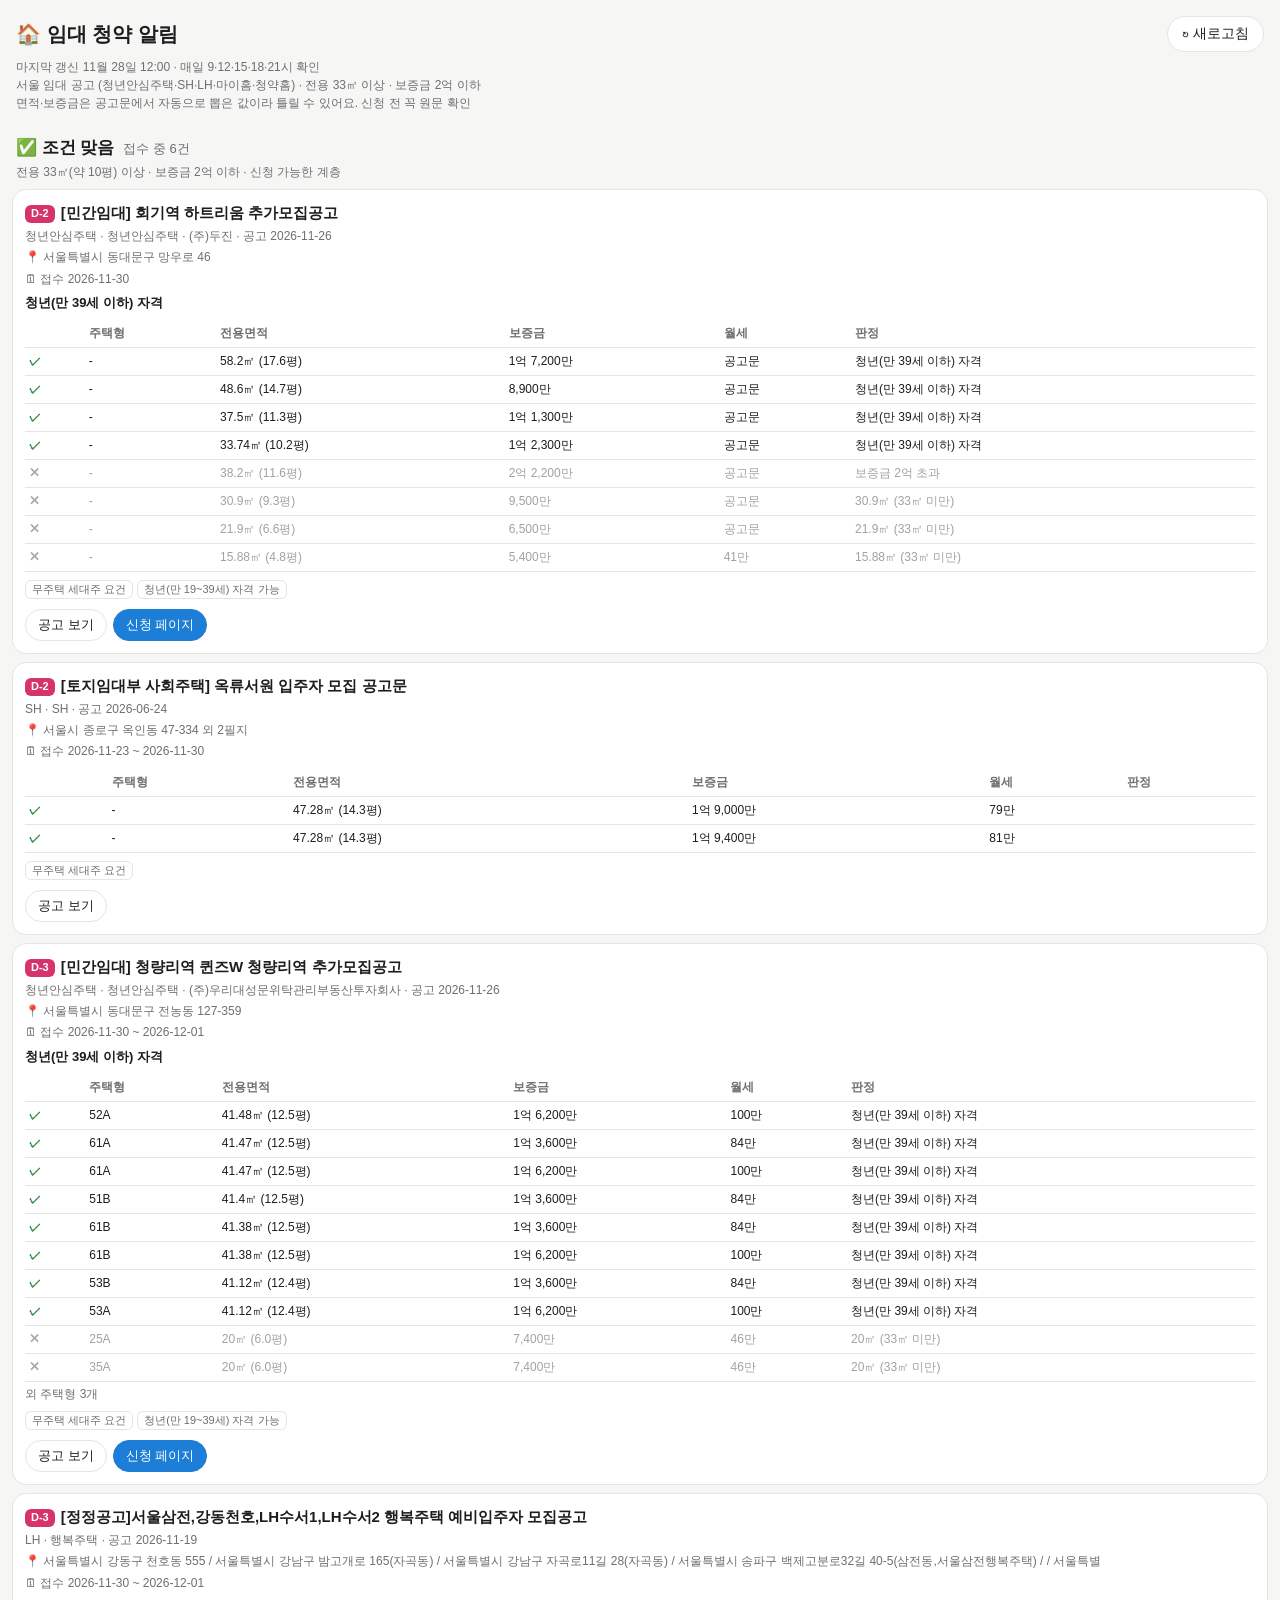
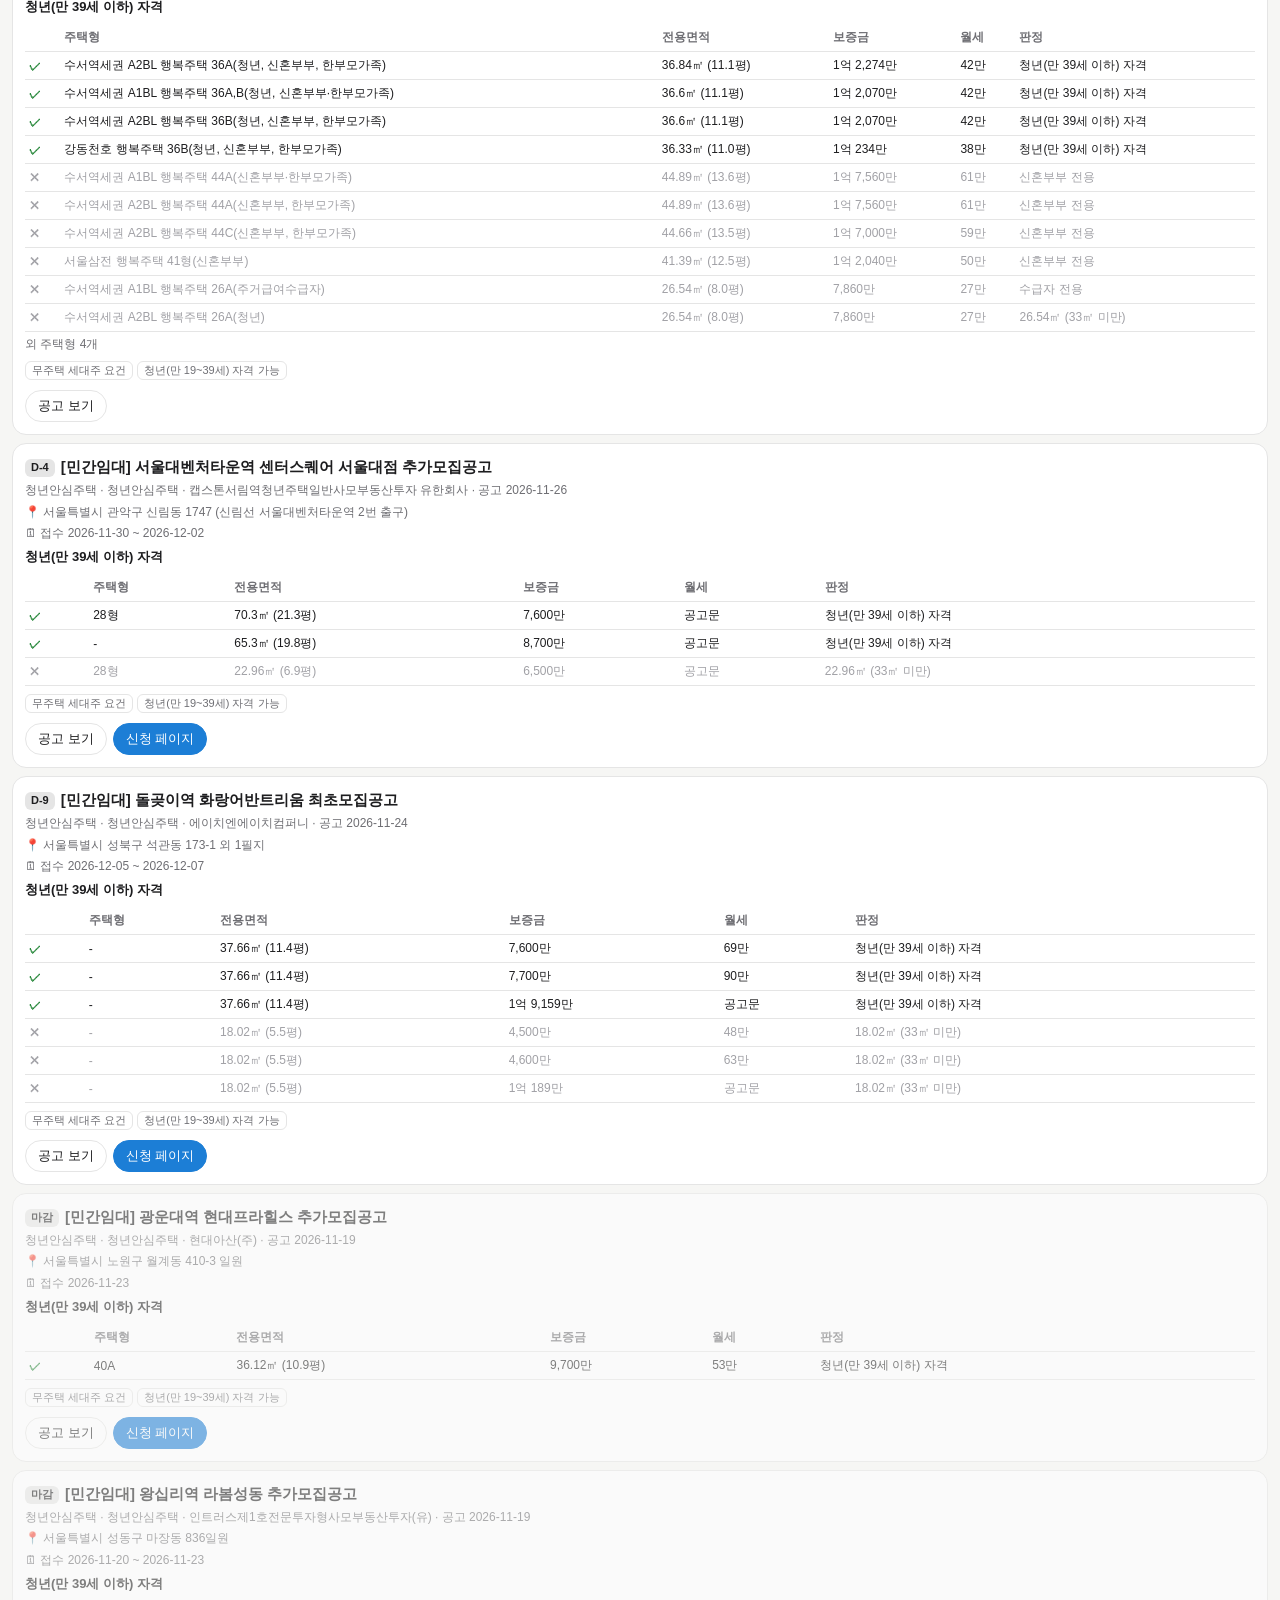
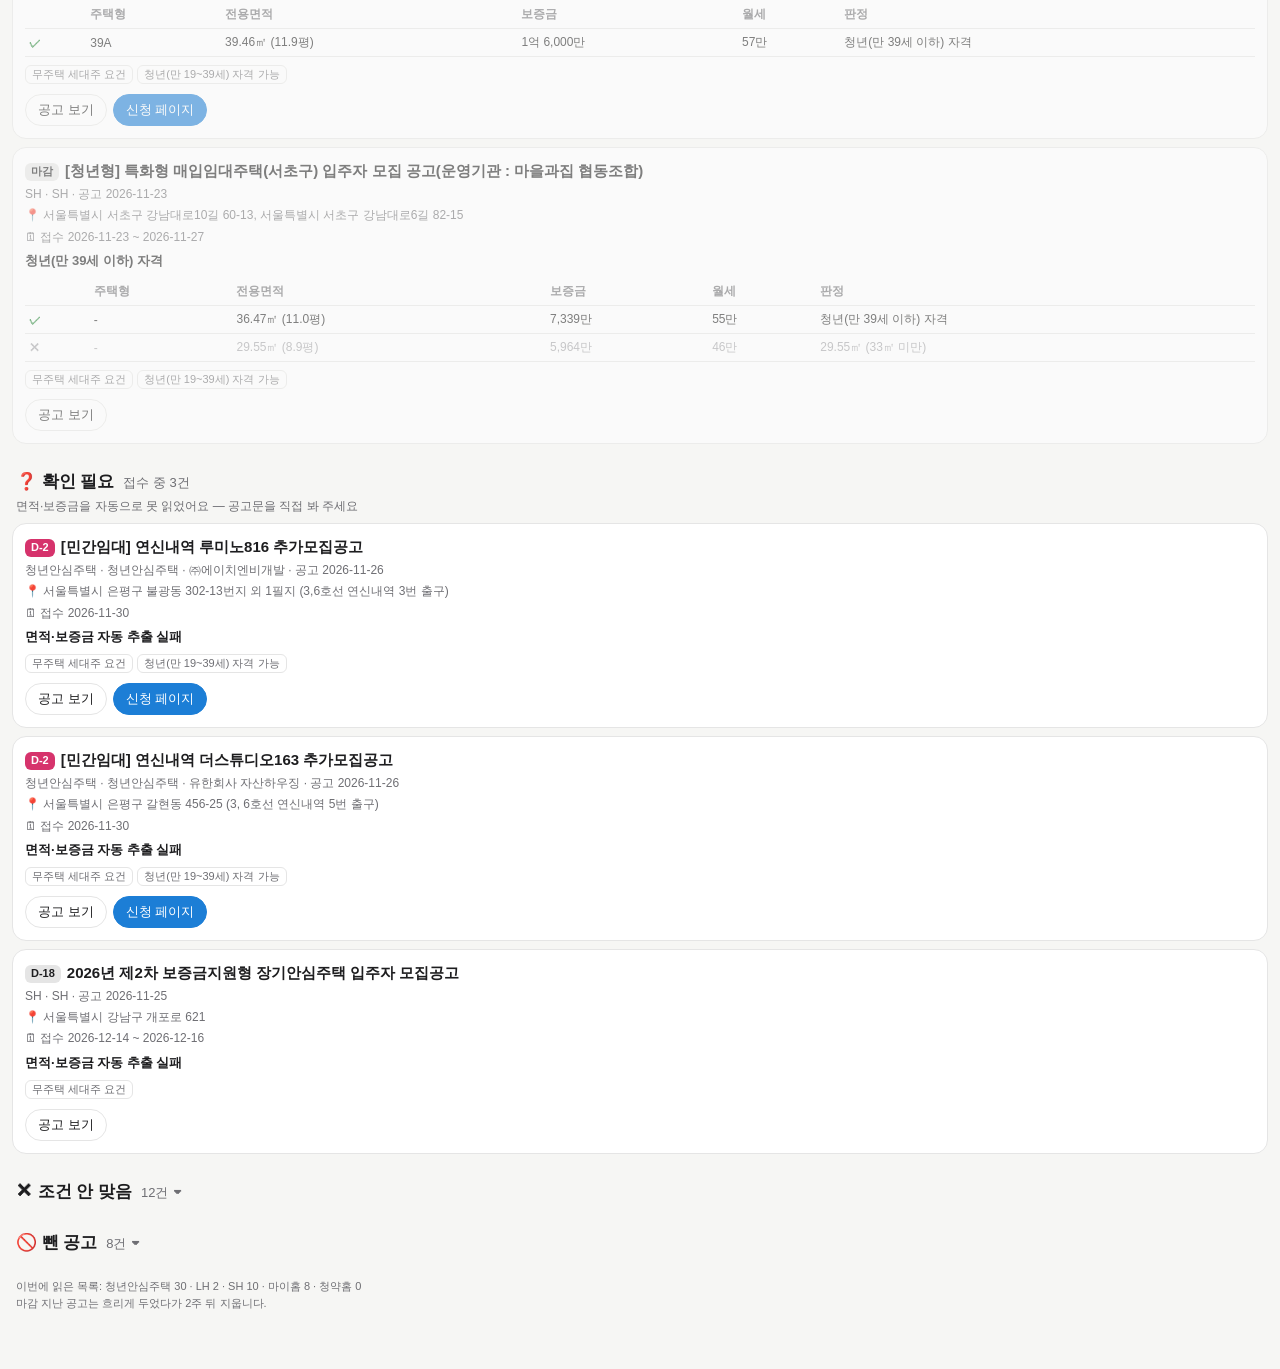
==== commit d4d3e214: "청약 목록 11-28 12:00" ====
--- a/docs/cheongyak.html
+++ b/docs/cheongyak.html
@@ -37,7 +37,7 @@
 </style></head><body>
 <header><div class="head"><h1>🏠 임대 청약 알림</h1>
 <button class="reload" onclick="location.replace(location.pathname+'?t='+Date.now())">↻ 새로고침</button></div>
-<div class="upd">마지막 갱신 11월 28일 09:00 · 매일 9·12·15·18·21시 확인<br>서울 임대 공고 (청년안심주택·SH·LH·마이홈·청약홈) · 전용 33㎡ 이상 · 보증금 2억 이하<br>면적·보증금은 공고문에서 자동으로 뽑은 값이라 틀릴 수 있어요. 신청 전 꼭 원문 확인</div></header>
+<div class="upd">마지막 갱신 11월 28일 12:00 · 매일 9·12·15·18·21시 확인<br>서울 임대 공고 (청년안심주택·SH·LH·마이홈·청약홈) · 전용 33㎡ 이상 · 보증금 2억 이하<br>면적·보증금은 공고문에서 자동으로 뽑은 값이라 틀릴 수 있어요. 신청 전 꼭 원문 확인</div></header>
 <section class="sec"><h2>✅ 조건 맞음 <span>접수 중 6건</span></h2><div class="sub">전용 33㎡(약 10평) 이상 · 보증금 2억 이하 · 신청 가능한 계층</div><div class="list">
 <div class="card">
   <div class="top"><span class="dd hot">D-2</span><b>[민간임대] 회기역 하트리움 추가모집공고</b></div>
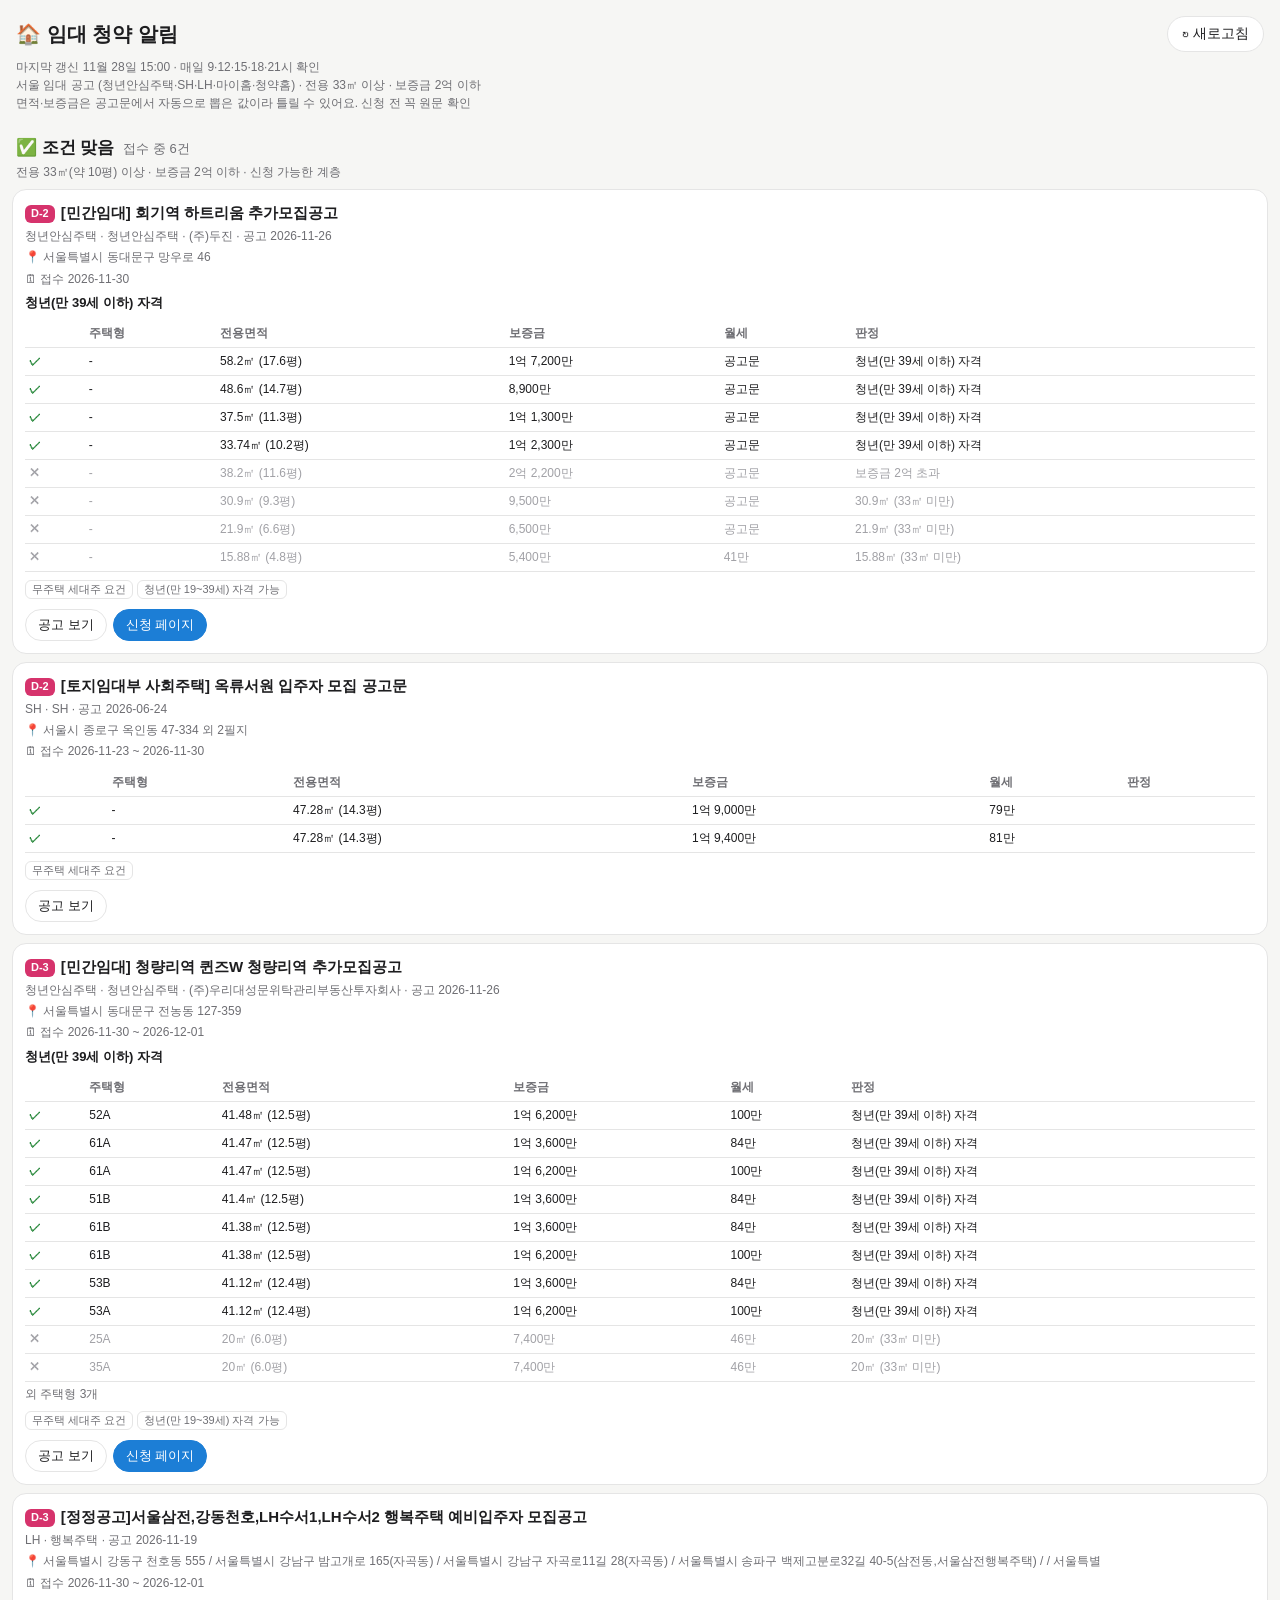
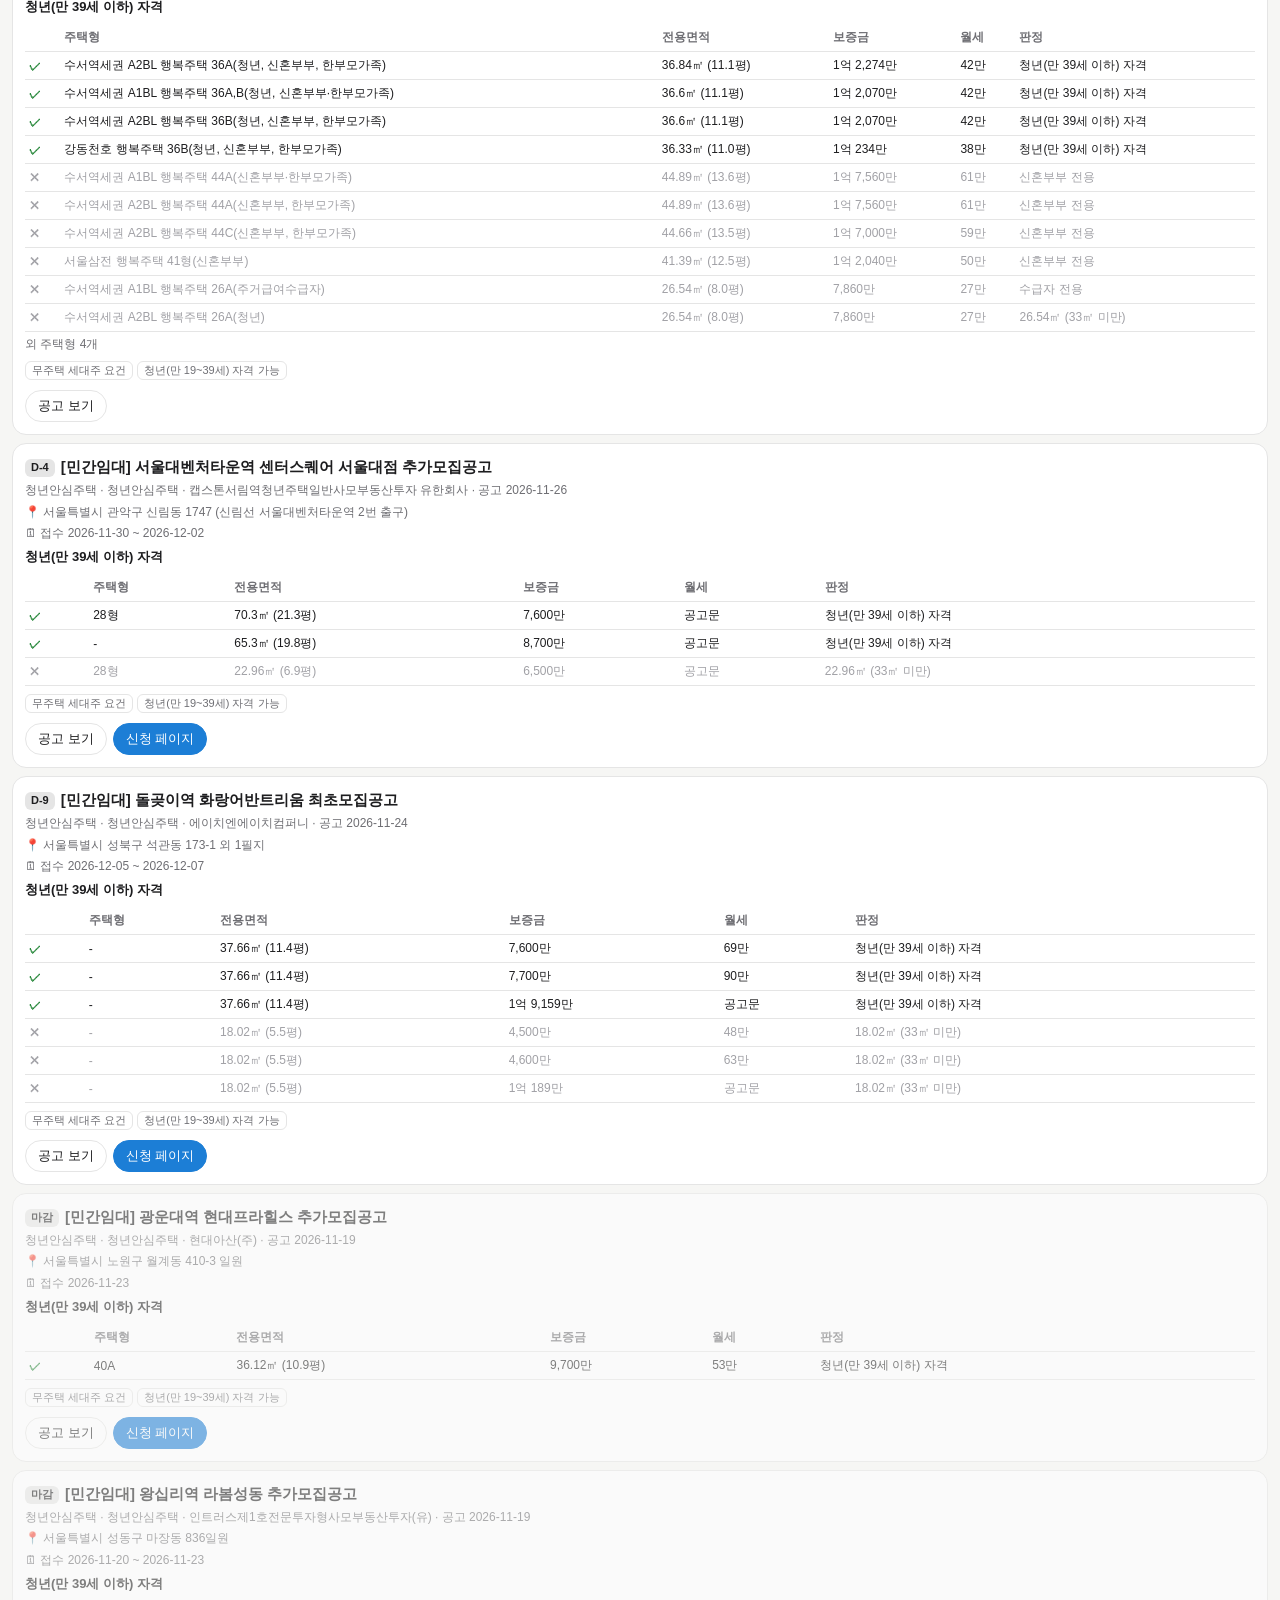
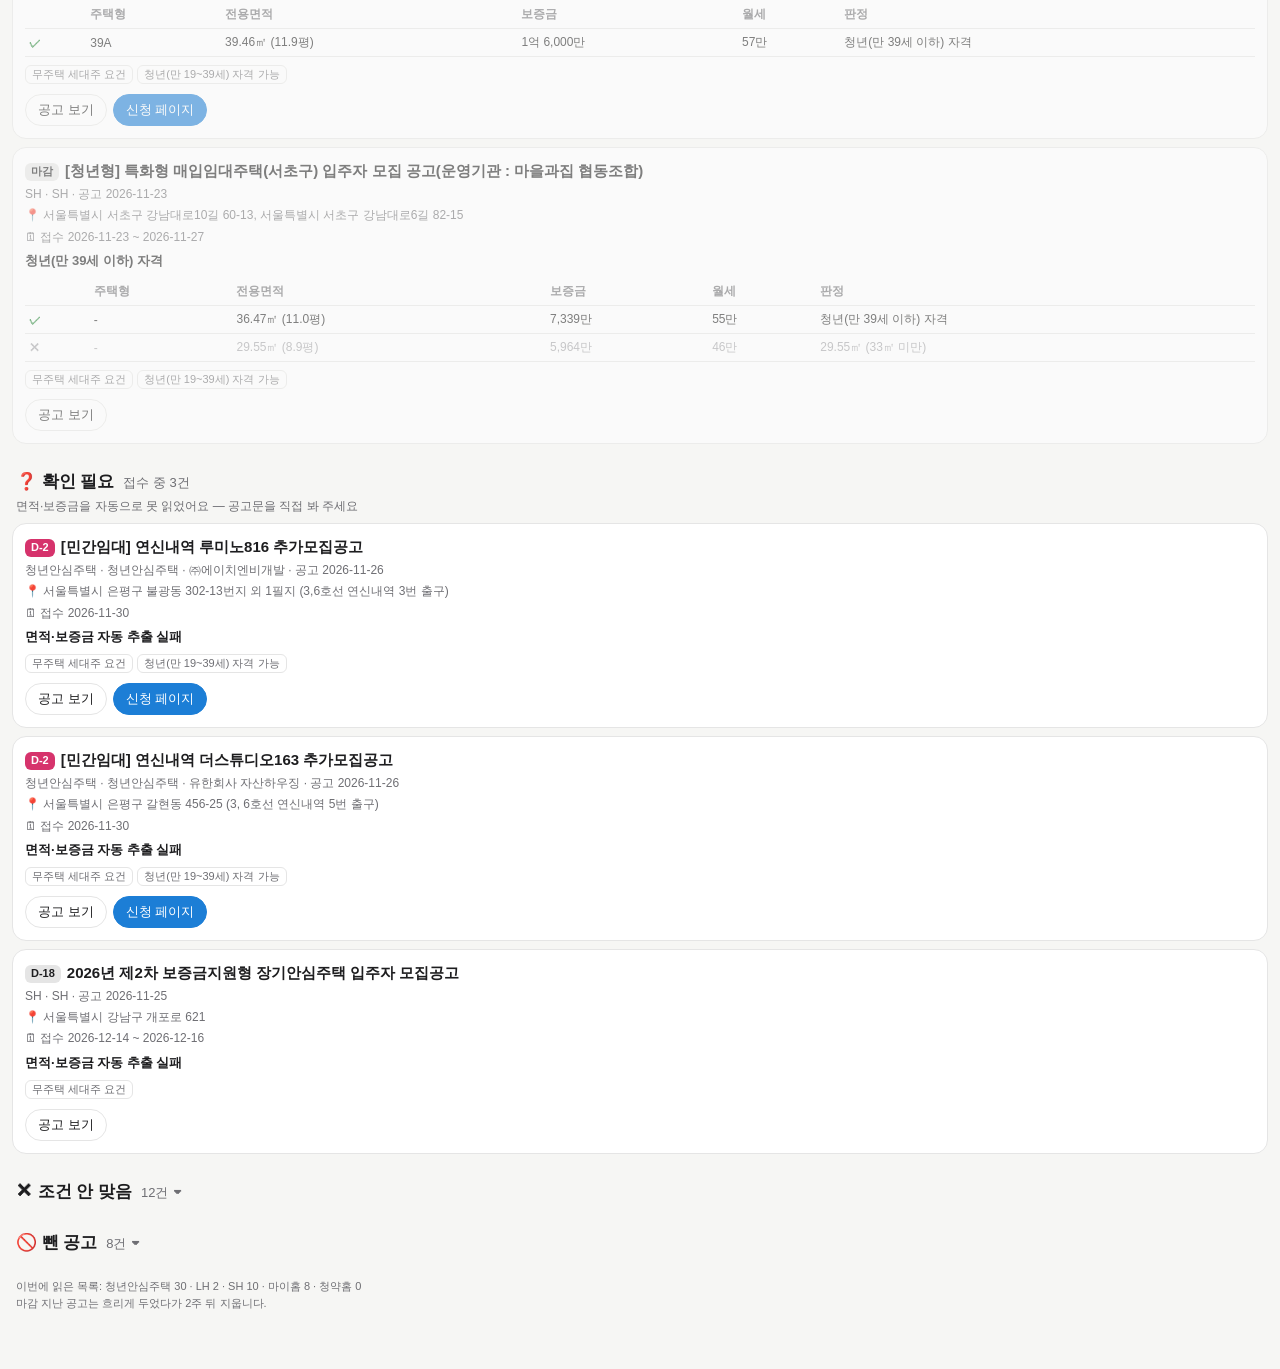
==== commit c6fe3c44: "청약 목록 11-28 15:00" ====
--- a/docs/cheongyak.html
+++ b/docs/cheongyak.html
@@ -37,7 +37,7 @@
 </style></head><body>
 <header><div class="head"><h1>🏠 임대 청약 알림</h1>
 <button class="reload" onclick="location.replace(location.pathname+'?t='+Date.now())">↻ 새로고침</button></div>
-<div class="upd">마지막 갱신 11월 28일 12:00 · 매일 9·12·15·18·21시 확인<br>서울 임대 공고 (청년안심주택·SH·LH·마이홈·청약홈) · 전용 33㎡ 이상 · 보증금 2억 이하<br>면적·보증금은 공고문에서 자동으로 뽑은 값이라 틀릴 수 있어요. 신청 전 꼭 원문 확인</div></header>
+<div class="upd">마지막 갱신 11월 28일 15:00 · 매일 9·12·15·18·21시 확인<br>서울 임대 공고 (청년안심주택·SH·LH·마이홈·청약홈) · 전용 33㎡ 이상 · 보증금 2억 이하<br>면적·보증금은 공고문에서 자동으로 뽑은 값이라 틀릴 수 있어요. 신청 전 꼭 원문 확인</div></header>
 <section class="sec"><h2>✅ 조건 맞음 <span>접수 중 6건</span></h2><div class="sub">전용 33㎡(약 10평) 이상 · 보증금 2억 이하 · 신청 가능한 계층</div><div class="list">
 <div class="card">
   <div class="top"><span class="dd hot">D-2</span><b>[민간임대] 회기역 하트리움 추가모집공고</b></div>
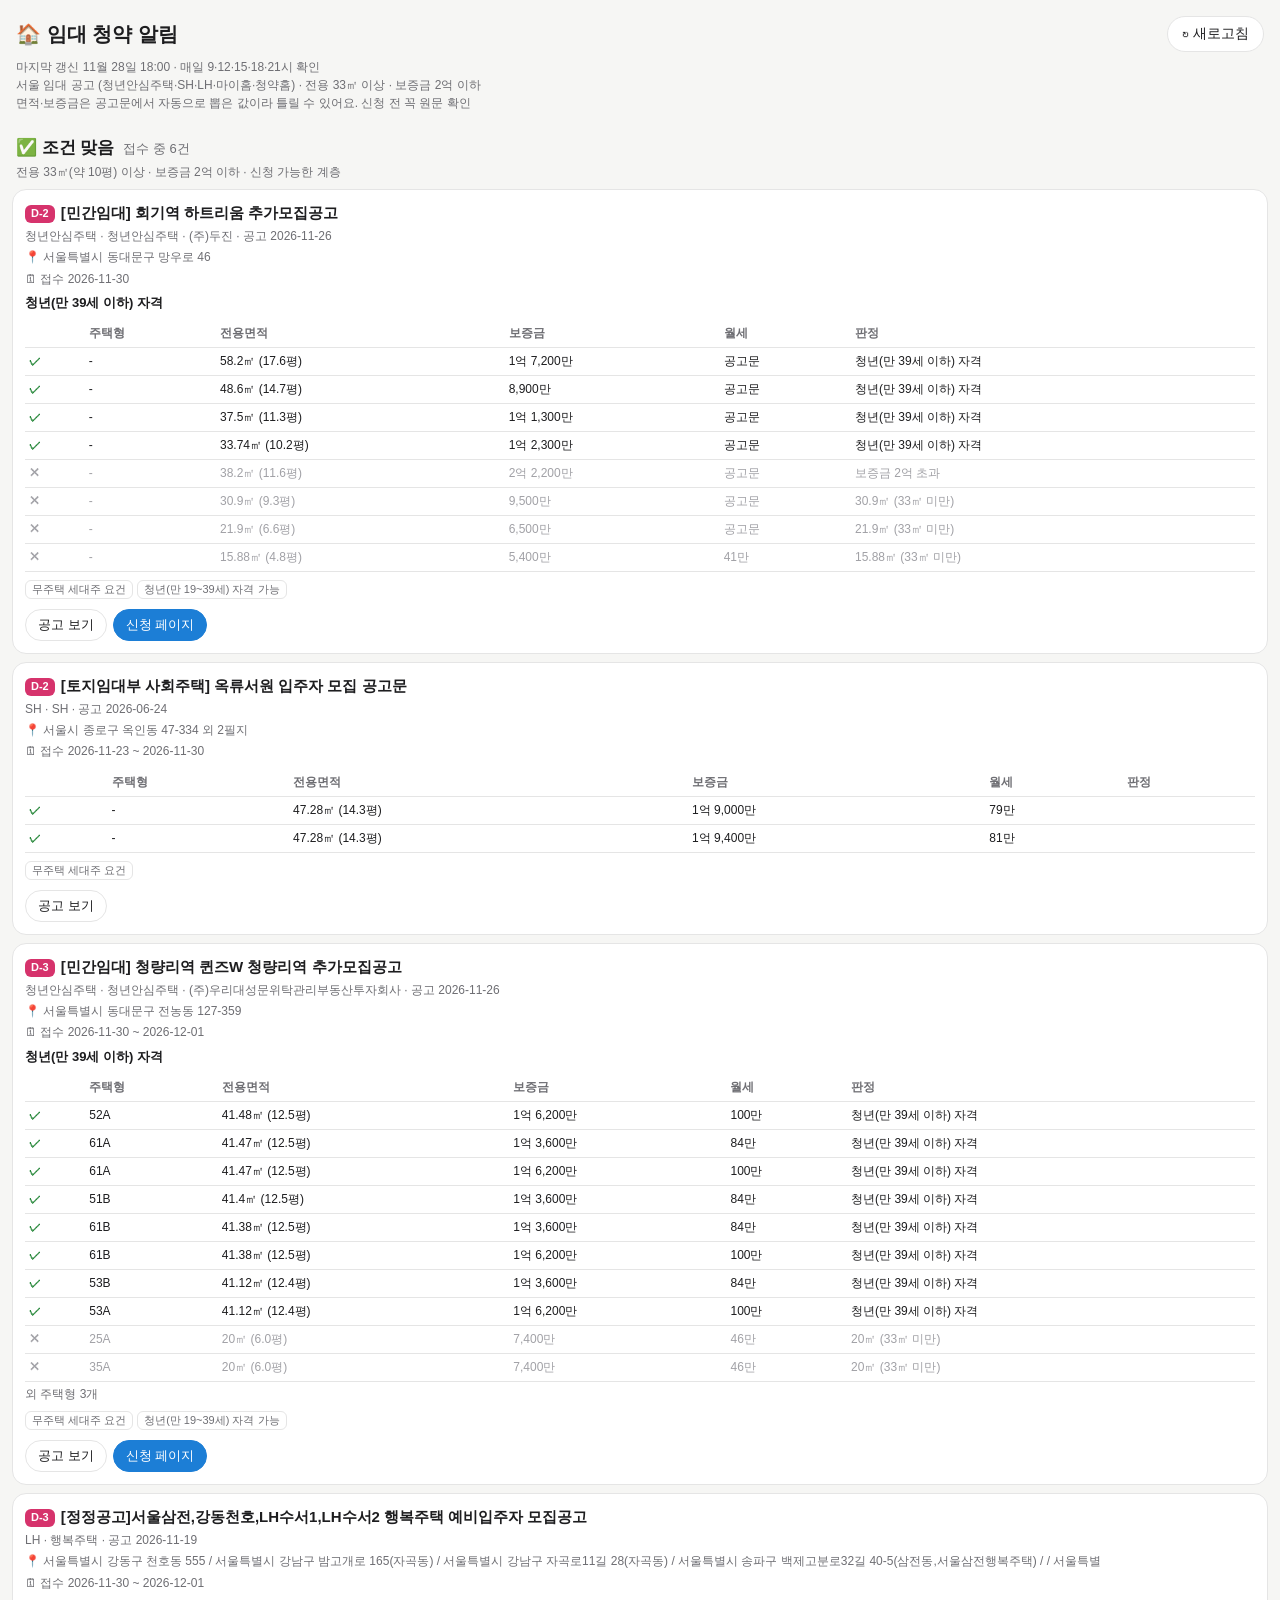
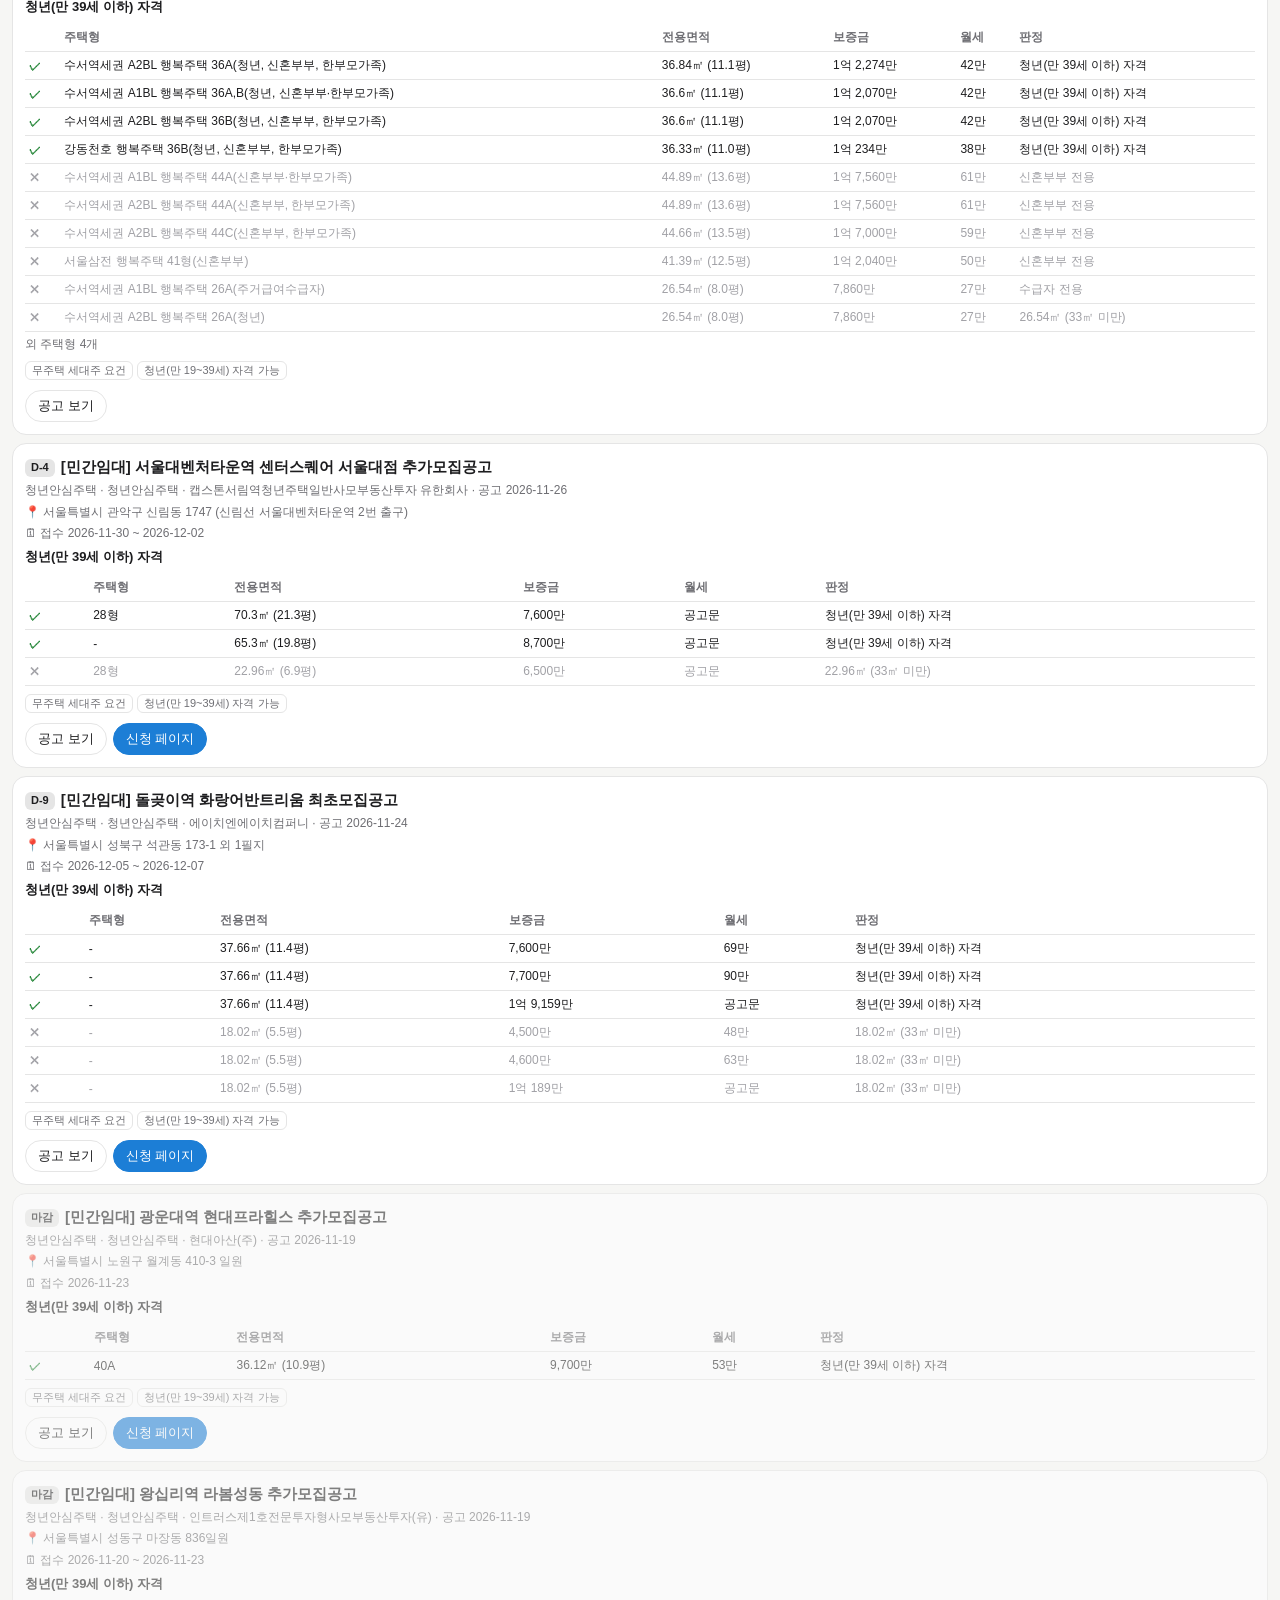
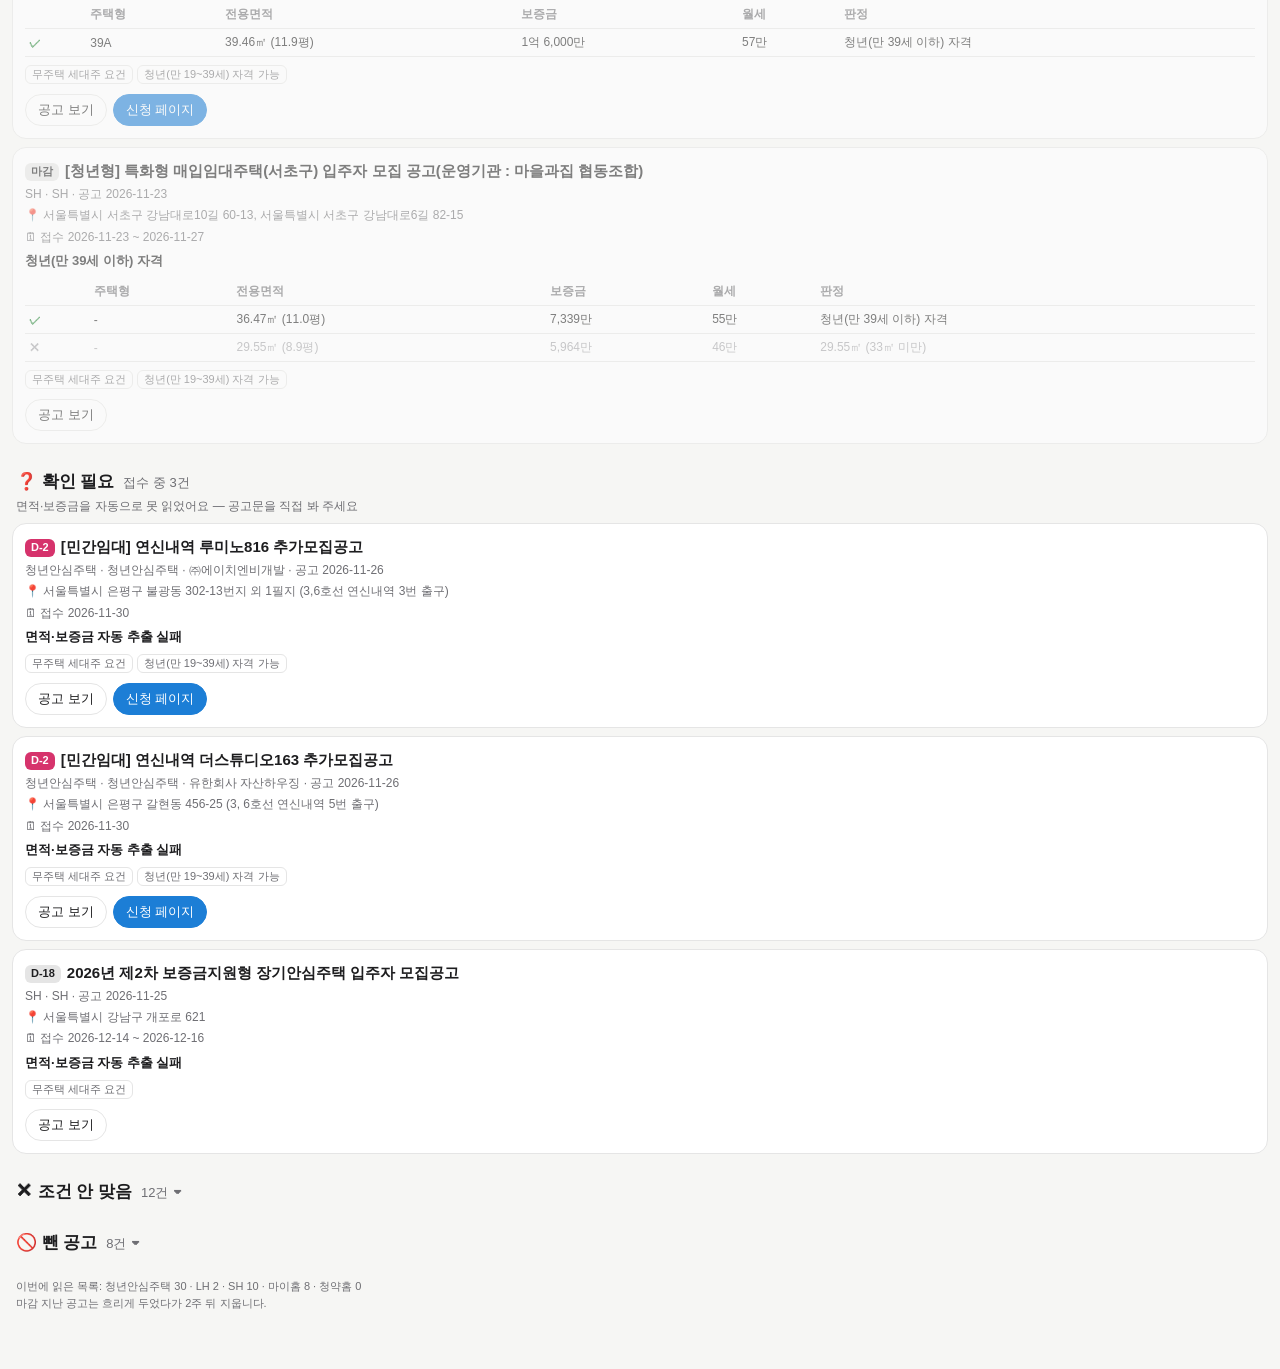
==== commit deebe022: "청약 목록 11-28 18:00" ====
--- a/docs/cheongyak.html
+++ b/docs/cheongyak.html
@@ -37,7 +37,7 @@
 </style></head><body>
 <header><div class="head"><h1>🏠 임대 청약 알림</h1>
 <button class="reload" onclick="location.replace(location.pathname+'?t='+Date.now())">↻ 새로고침</button></div>
-<div class="upd">마지막 갱신 11월 28일 15:00 · 매일 9·12·15·18·21시 확인<br>서울 임대 공고 (청년안심주택·SH·LH·마이홈·청약홈) · 전용 33㎡ 이상 · 보증금 2억 이하<br>면적·보증금은 공고문에서 자동으로 뽑은 값이라 틀릴 수 있어요. 신청 전 꼭 원문 확인</div></header>
+<div class="upd">마지막 갱신 11월 28일 18:00 · 매일 9·12·15·18·21시 확인<br>서울 임대 공고 (청년안심주택·SH·LH·마이홈·청약홈) · 전용 33㎡ 이상 · 보증금 2억 이하<br>면적·보증금은 공고문에서 자동으로 뽑은 값이라 틀릴 수 있어요. 신청 전 꼭 원문 확인</div></header>
 <section class="sec"><h2>✅ 조건 맞음 <span>접수 중 6건</span></h2><div class="sub">전용 33㎡(약 10평) 이상 · 보증금 2억 이하 · 신청 가능한 계층</div><div class="list">
 <div class="card">
   <div class="top"><span class="dd hot">D-2</span><b>[민간임대] 회기역 하트리움 추가모집공고</b></div>
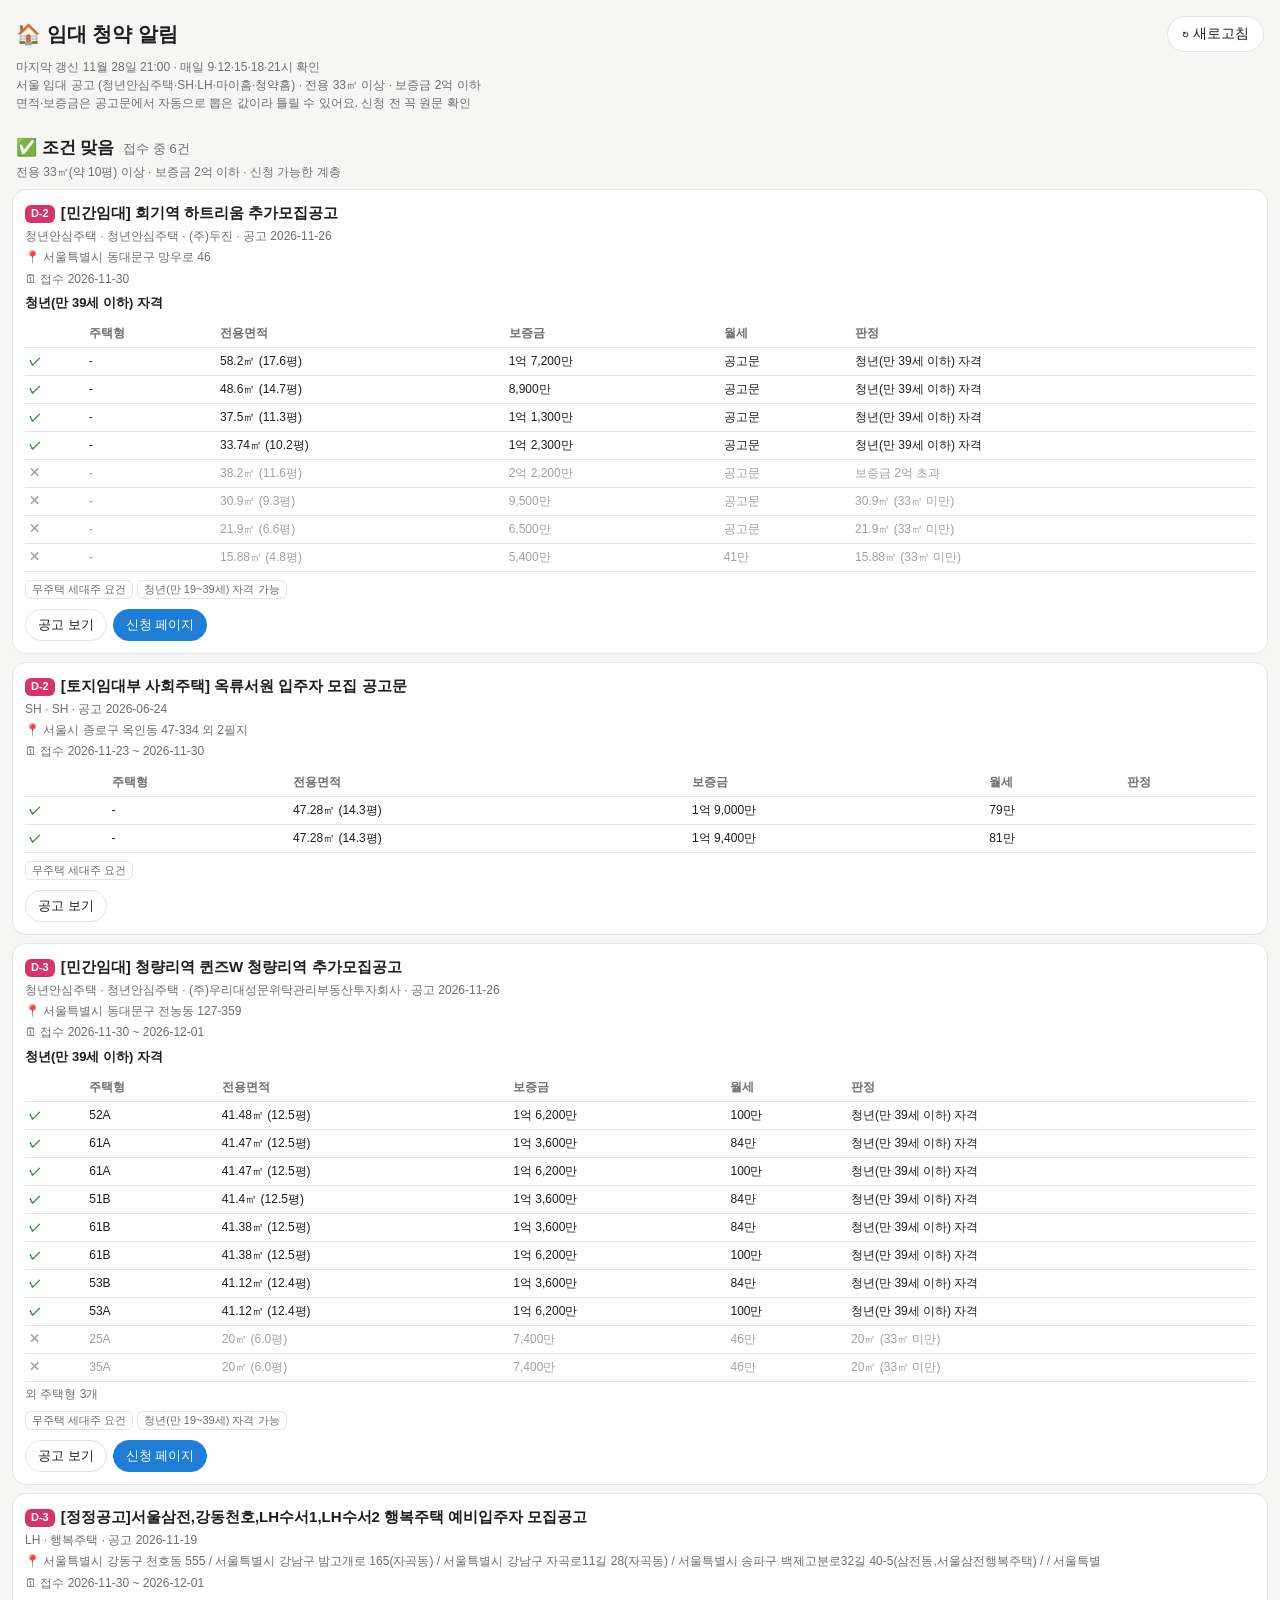
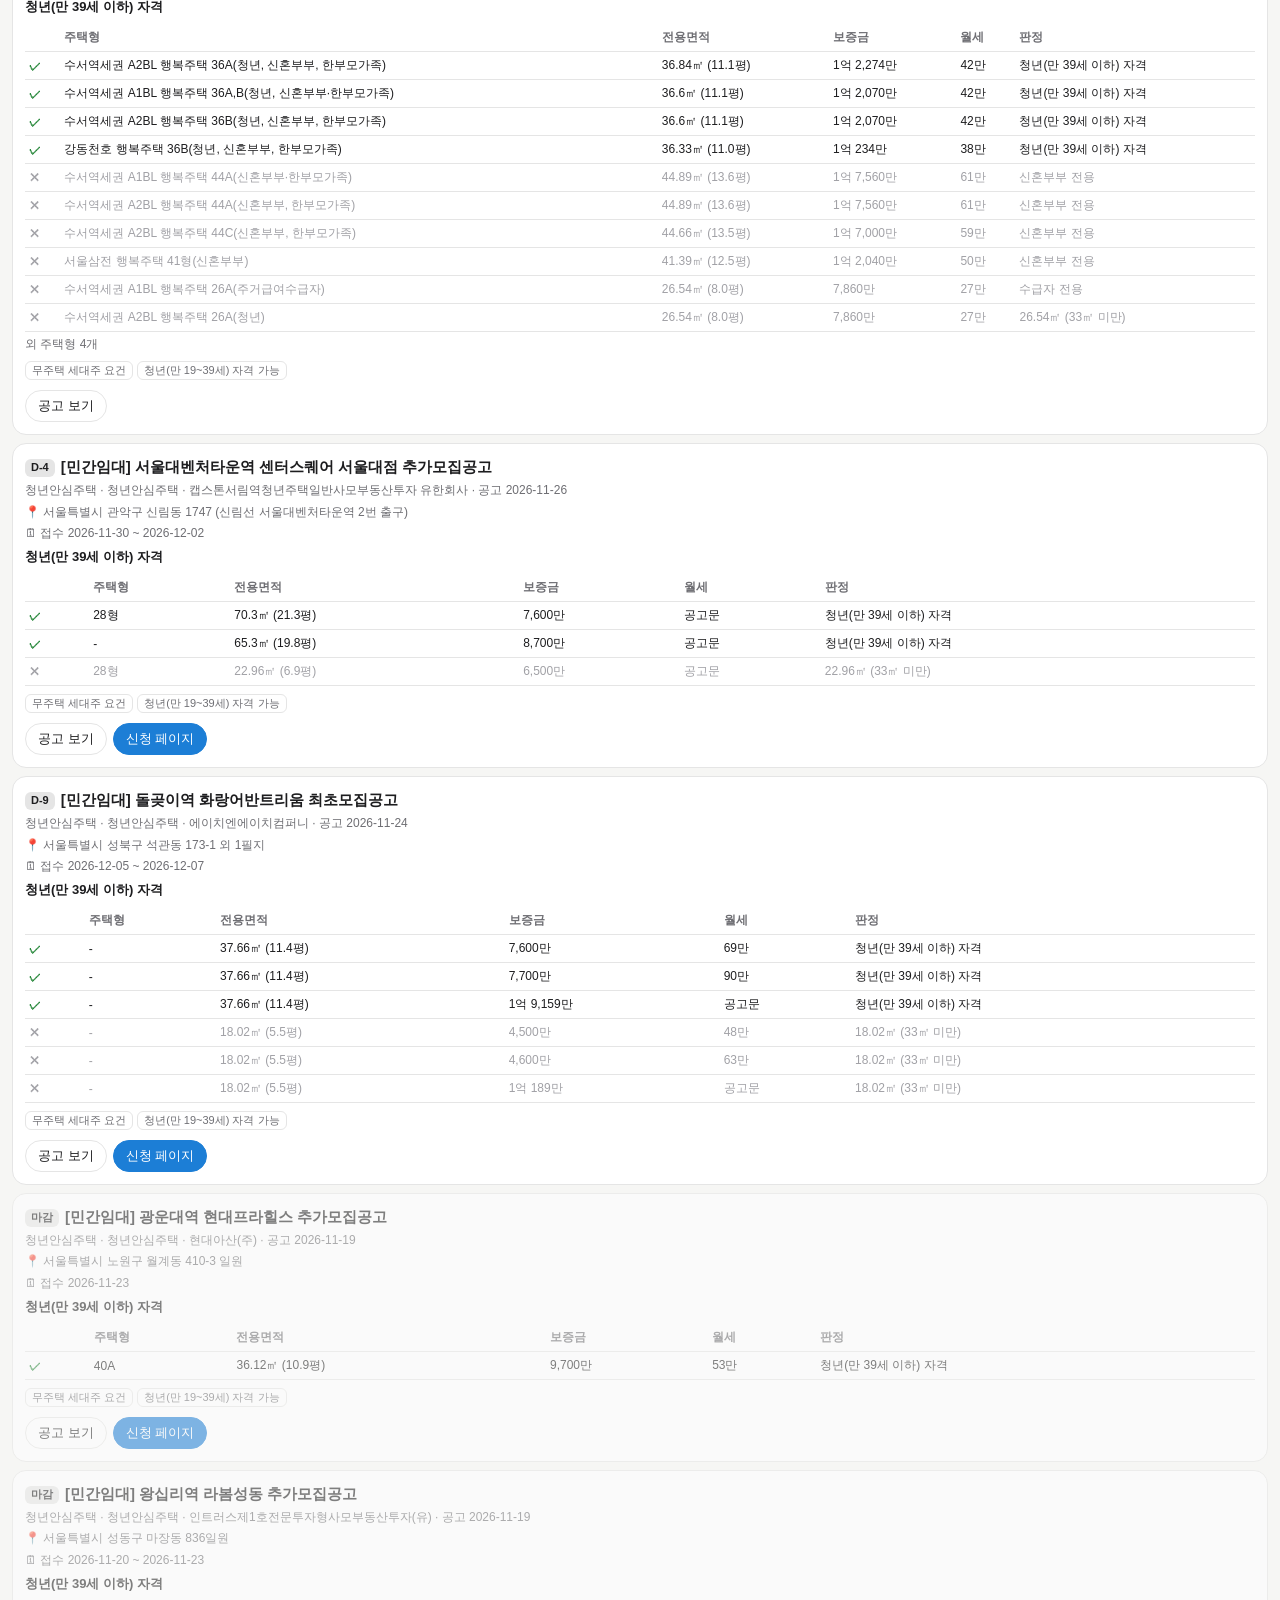
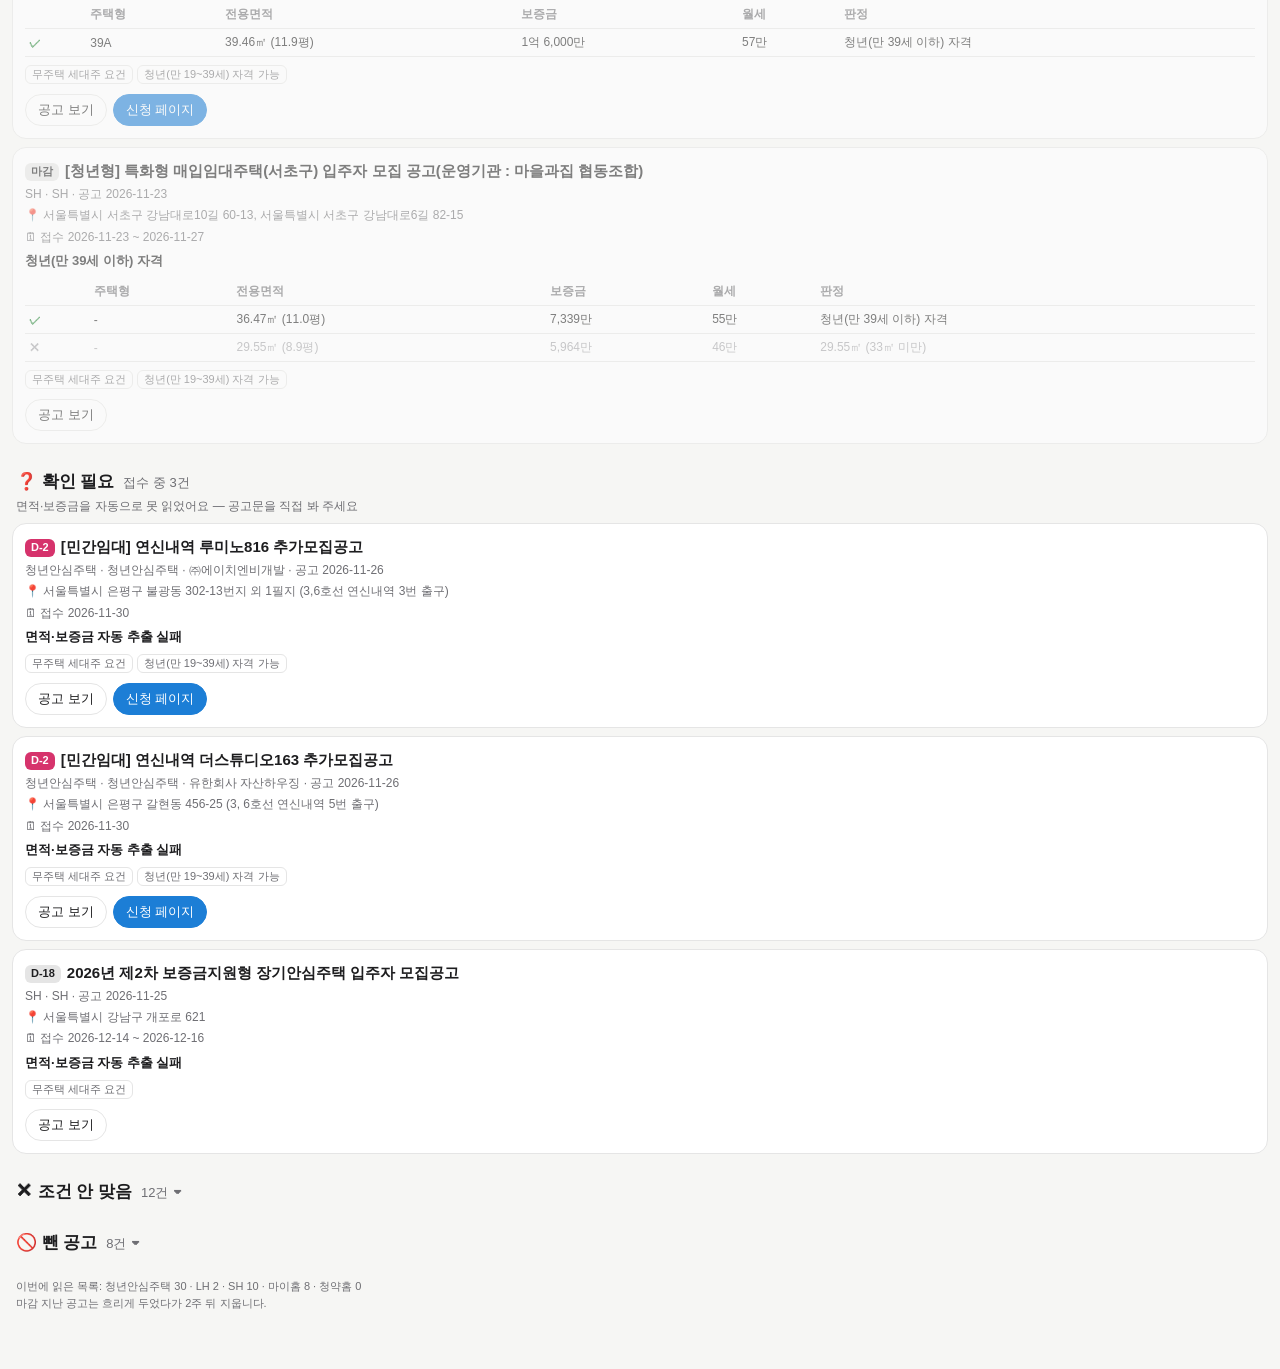
==== commit 5ed81b27: "청약 목록 11-28 21:00" ====
--- a/docs/cheongyak.html
+++ b/docs/cheongyak.html
@@ -37,7 +37,7 @@
 </style></head><body>
 <header><div class="head"><h1>🏠 임대 청약 알림</h1>
 <button class="reload" onclick="location.replace(location.pathname+'?t='+Date.now())">↻ 새로고침</button></div>
-<div class="upd">마지막 갱신 11월 28일 18:00 · 매일 9·12·15·18·21시 확인<br>서울 임대 공고 (청년안심주택·SH·LH·마이홈·청약홈) · 전용 33㎡ 이상 · 보증금 2억 이하<br>면적·보증금은 공고문에서 자동으로 뽑은 값이라 틀릴 수 있어요. 신청 전 꼭 원문 확인</div></header>
+<div class="upd">마지막 갱신 11월 28일 21:00 · 매일 9·12·15·18·21시 확인<br>서울 임대 공고 (청년안심주택·SH·LH·마이홈·청약홈) · 전용 33㎡ 이상 · 보증금 2억 이하<br>면적·보증금은 공고문에서 자동으로 뽑은 값이라 틀릴 수 있어요. 신청 전 꼭 원문 확인</div></header>
 <section class="sec"><h2>✅ 조건 맞음 <span>접수 중 6건</span></h2><div class="sub">전용 33㎡(약 10평) 이상 · 보증금 2억 이하 · 신청 가능한 계층</div><div class="list">
 <div class="card">
   <div class="top"><span class="dd hot">D-2</span><b>[민간임대] 회기역 하트리움 추가모집공고</b></div>
